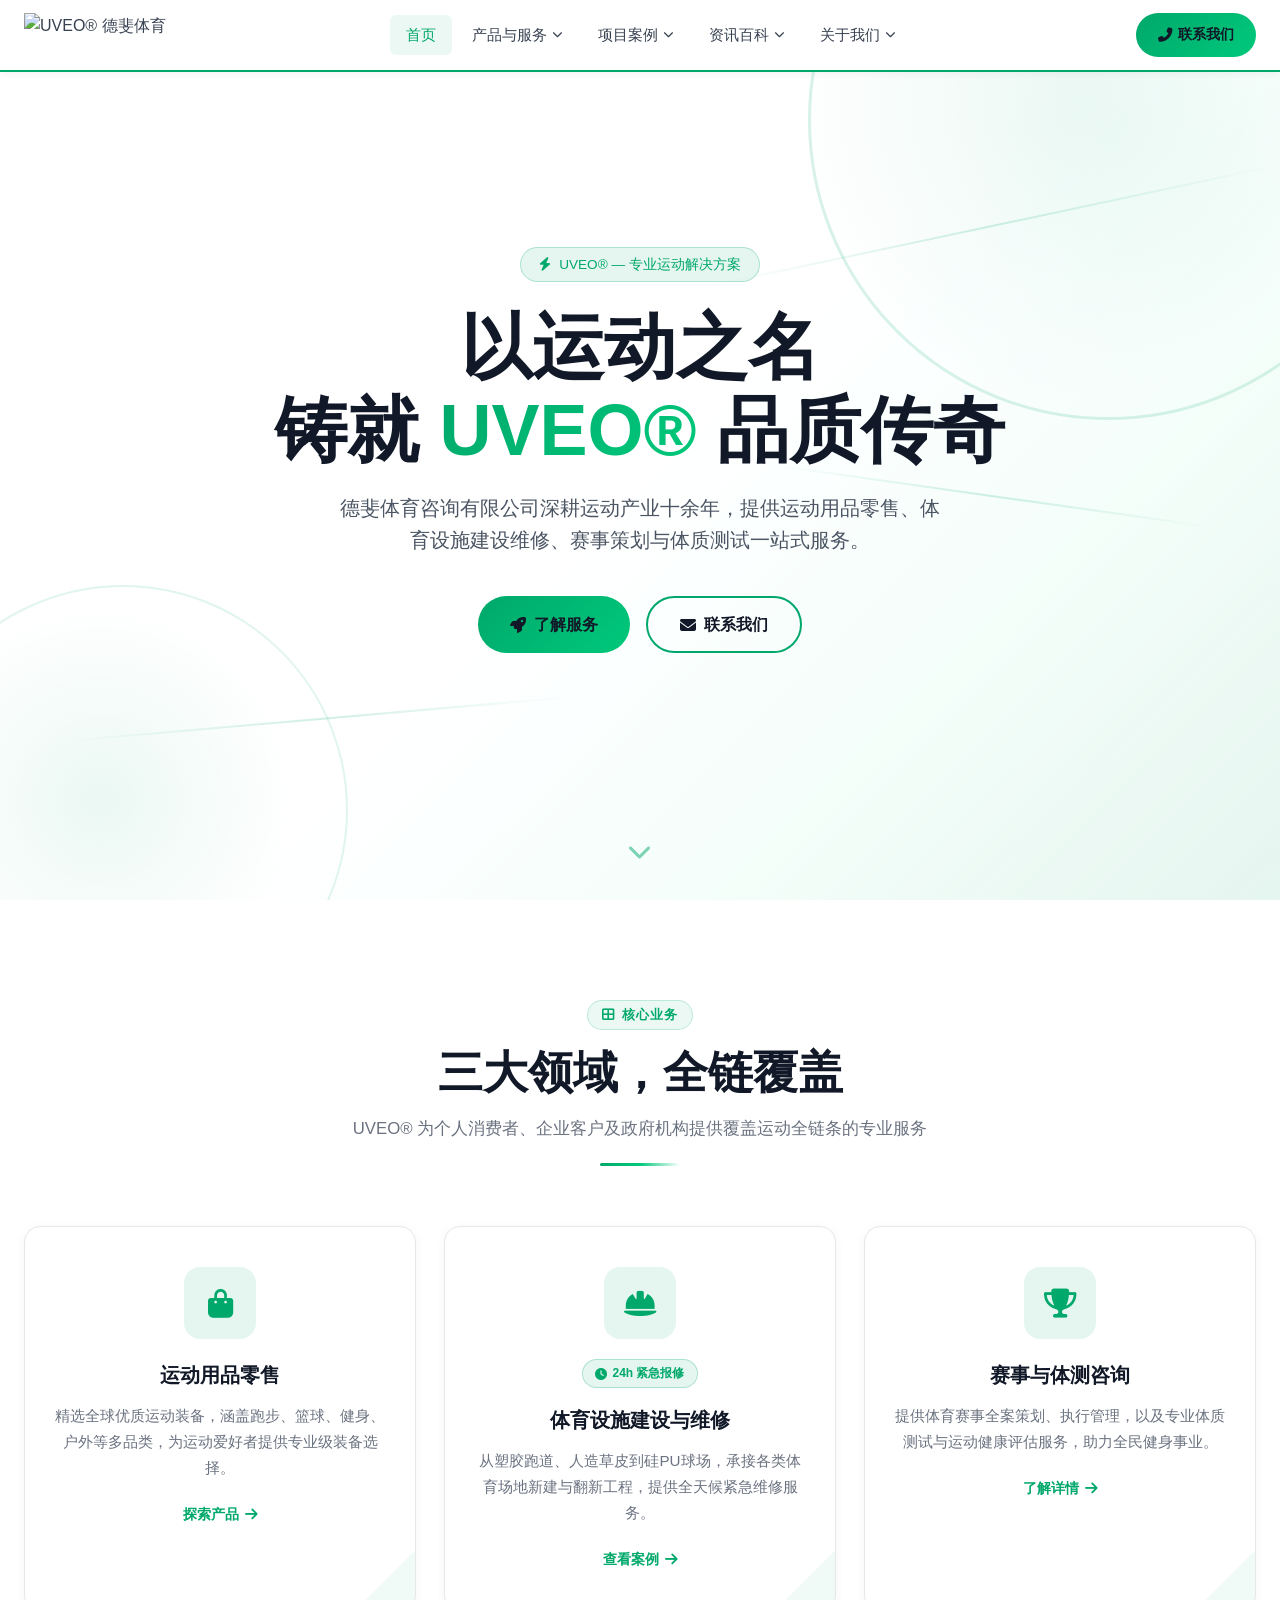
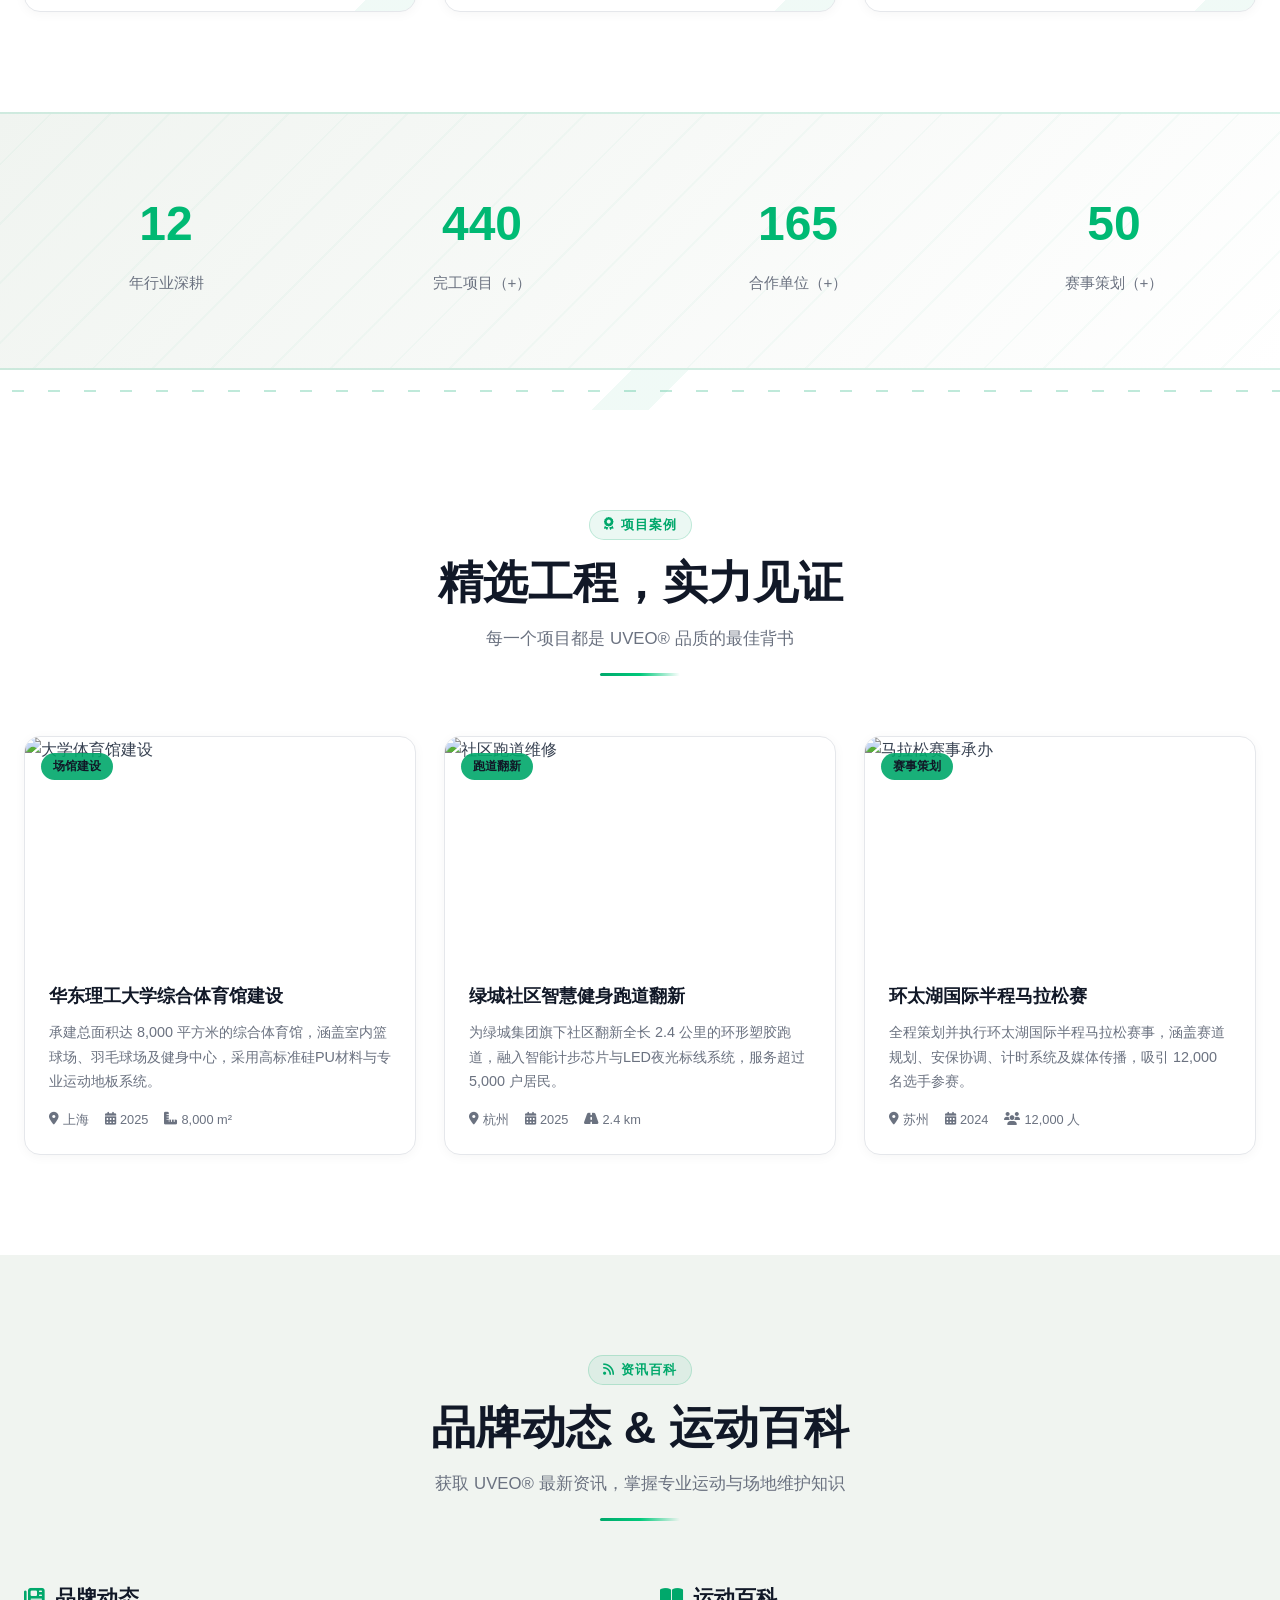
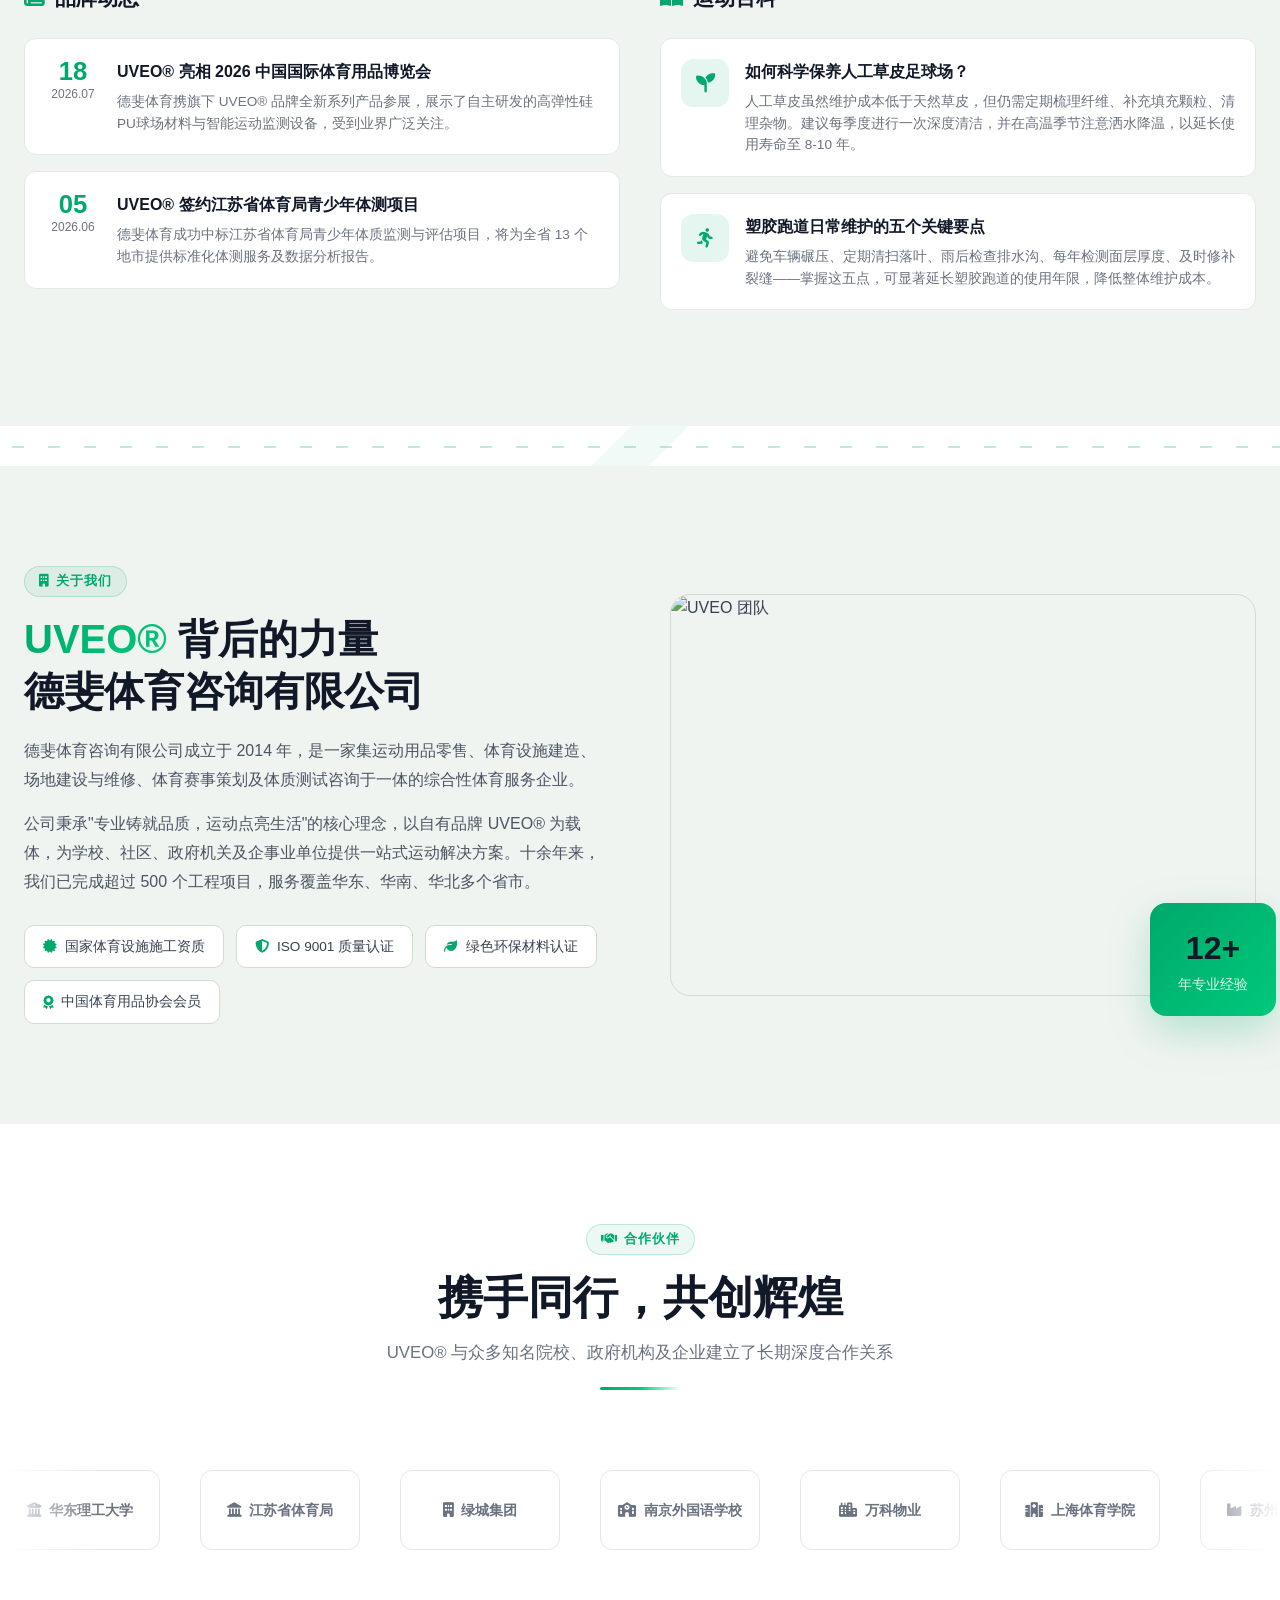
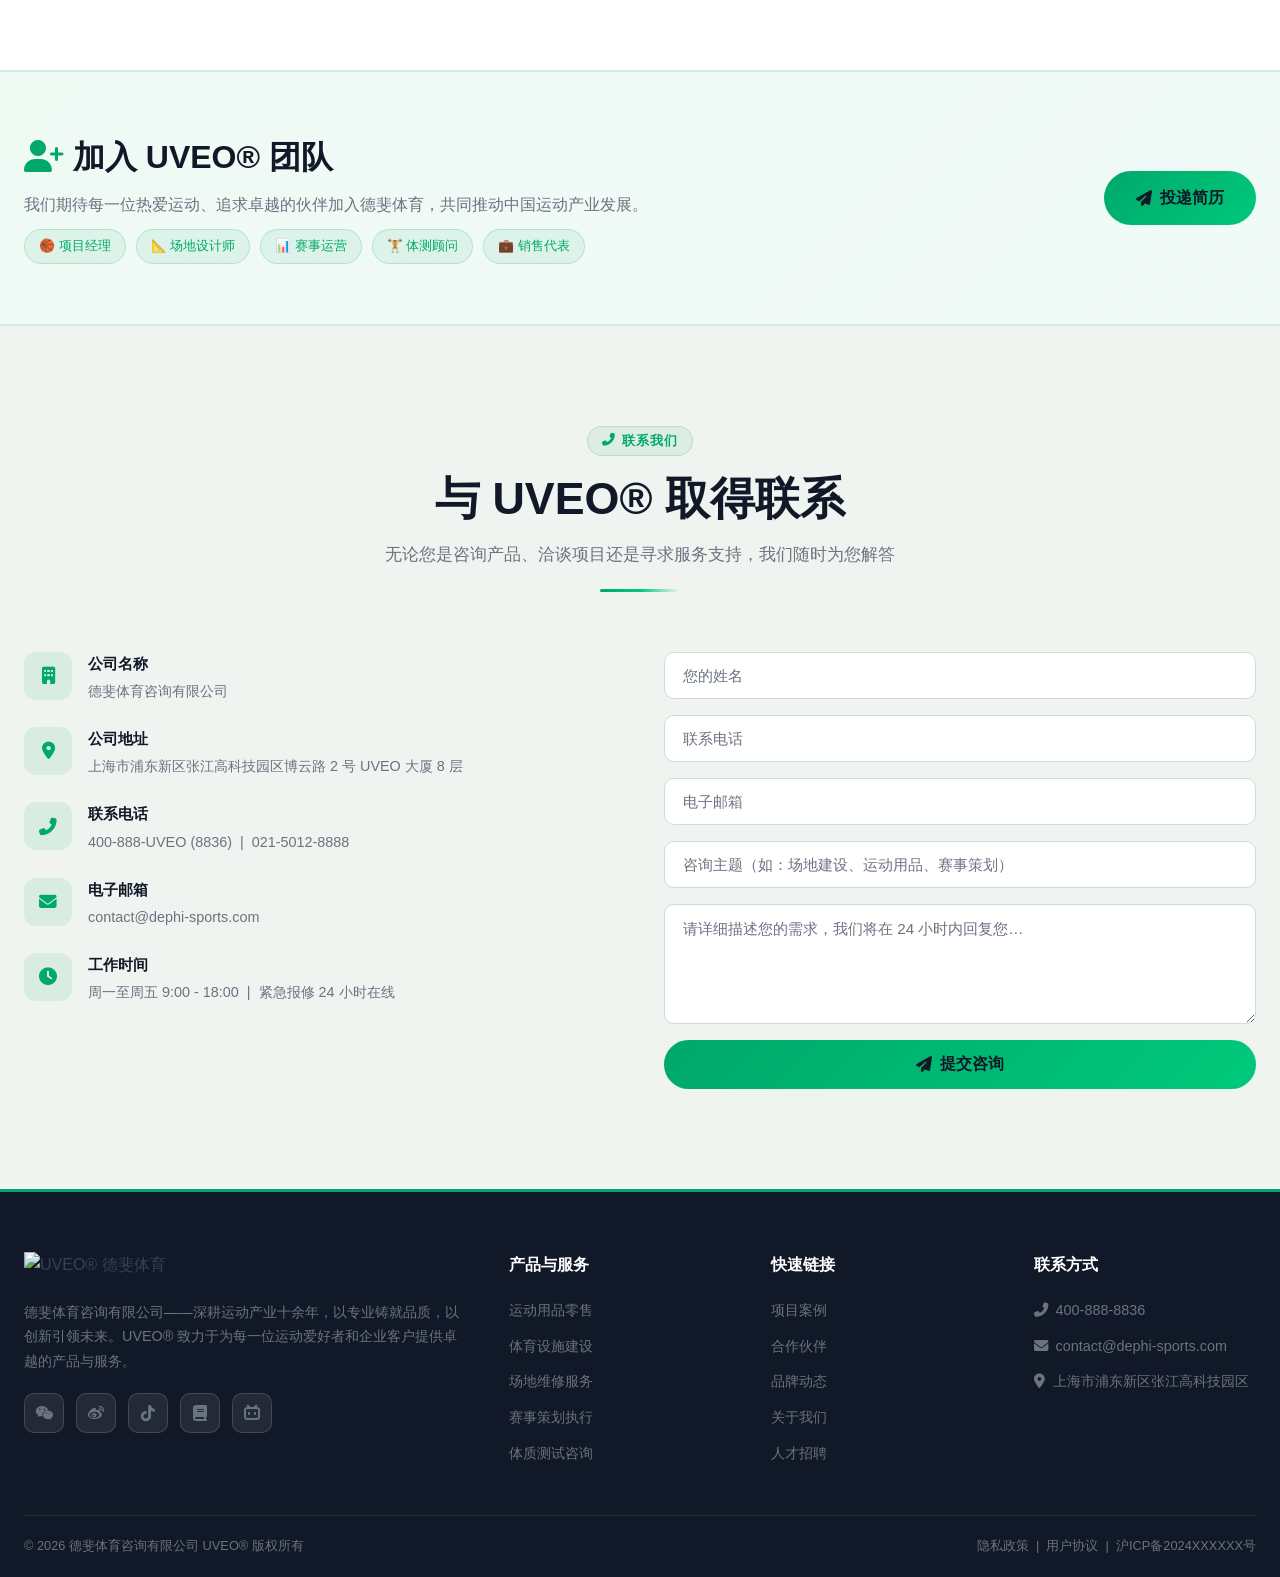
==== index.html @ 99690157 "V1" ====
<!DOCTYPE html>
<html lang="zh-CN">
<head>
  <meta charset="UTF-8">
  <meta name="viewport" content="width=device-width, initial-scale=1.0">
  <title>UVEO® | 德斐体育咨询有限公司 — 专业运动品牌</title>
  <meta name="description" content="UVEO® 德斐体育咨询有限公司，专注运动用品零售、体育设施建设与维修、赛事策划与体质测试咨询服务。">
  <!-- Font Awesome 图标库 -->
  <link rel="stylesheet" href="https://cdnjs.cloudflare.com/ajax/libs/font-awesome/6.5.1/css/all.min.css">
  <style>
    /* ============================================
       CSS 变量 & 全局重置
       ============================================ */
    :root {
      --color-bg-dark: #ffffff;
      --color-bg-darker: #f0f4f0;
      --color-bg-card: #f7faf7;
      --color-bg-card-hover: #edf5ed;
      --color-accent: #00a86b;
      --color-accent-hover: #00c97b;
      --color-accent-red: #00875a;
      --color-text-white: #111827;
      --color-text-light: #374151;
      --color-text-muted: #6b7280;
      --color-border: #d1ddd1;
      --font-family: 'Inter', -apple-system, BlinkMacSystemFont, 'Segoe UI', 'PingFang SC', 'Hiragino Sans GB', 'Microsoft YaHei', sans-serif;
      --max-width: 1280px;
      --nav-height: 72px;
      --transition-base: 0.3s ease;
      --transition-bounce: 0.4s cubic-bezier(0.25, 0.46, 0.45, 0.94);
    }

    *, *::before, *::after {
      margin: 0;
      padding: 0;
      box-sizing: border-box;
    }

    html {
      scroll-behavior: smooth;
      font-size: 16px;
    }

    body {
      font-family: var(--font-family);
      background-color: var(--color-bg-dark);
      color: #374151;
      line-height: 1.6;
      overflow-x: hidden;
    }

    a {
      text-decoration: none;
      color: inherit;
      transition: color var(--transition-base);
    }

    ul { list-style: none; }

    img {
      max-width: 100%;
      display: block;
    }

    .container {
      max-width: var(--max-width);
      margin: 0 auto;
      padding: 0 24px;
    }

    /* ============================================
       滚动动画（淡入上移）
       ============================================ */
    .reveal {
      opacity: 0;
      transform: translateY(40px);
      transition: opacity 0.8s ease, transform 0.8s ease;
    }
    .reveal.active {
      opacity: 1;
      transform: translateY(0);
    }

    /* ============================================
       导航栏
       ============================================ */
    .navbar {
      position: fixed;
      top: 0;
      left: 0;
      width: 100%;
      height: var(--nav-height);
      background: rgba(255, 255, 255, 0.97);
      backdrop-filter: blur(12px);
      -webkit-backdrop-filter: blur(12px);
      z-index: 1000;
      border-bottom: 2px solid #00a86b;
      transition: background var(--transition-base);
      box-shadow: 0 1px 8px rgba(0,0,0,0.06);
    }

    .navbar .container {
      display: flex;
      align-items: center;
      justify-content: space-between;
      height: 100%;
    }

    /* Logo */
    .logo {
      display: flex;
      align-items: center;
      gap: 8px;
      flex-shrink: 0;
    }

    /* Logo 图片样式 */
    .logo-img {
      height: 44px;
      width: auto;
      object-fit: contain;
      transition: transform var(--transition-base);
    }
    .logo-img:hover { transform: scale(1.05); }
    .logo-img-footer { height: 36px; margin-bottom: 12px; }

    .logo-brand {
      font-size: 1.75rem;
      font-weight: 800;
      color: #111827;
      letter-spacing: 2px;
    }

    .logo-brand sup {
      font-size: 0.5em;
      color: var(--color-accent);
    }

    .logo-sub {
      font-size: 0.7rem;
      color: var(--color-text-muted);
      letter-spacing: 1px;
    }

    /* 一级菜单 */
    .nav-menu {
      display: flex;
      align-items: center;
      gap: 4px;
    }

    .nav-item {
      position: relative;
    }

    .nav-link {
      display: flex;
      align-items: center;
      gap: 5px;
      padding: 8px 16px;
      font-size: 0.95rem;
      font-weight: 500;
      color: #374151;
      border-radius: 6px;
      transition: all var(--transition-base);
      cursor: pointer;
      white-space: nowrap;
    }

    .nav-link:hover,
    .nav-link.active {
      color: #00a86b;
      background: rgba(0, 168, 107, 0.08);
    }

    .nav-link .arrow {
      font-size: 0.65rem;
      transition: transform var(--transition-base);
    }

    .nav-item:hover .arrow {
      transform: rotate(180deg);
    }

    /* 二级下拉菜单 */
    .dropdown {
      position: absolute;
      top: 100%;
      left: 0;
      min-width: 220px;
      background: #ffffff;
      border: 1px solid #d1ddd1;
      border-radius: 10px;
      padding: 8px 0;
      opacity: 0;
      visibility: hidden;
      transform: translateY(10px);
      transition: all var(--transition-base);
      box-shadow: 0 12px 32px rgba(0, 0, 0, 0.1);
    }

    .nav-item:hover .dropdown {
      opacity: 1;
      visibility: visible;
      transform: translateY(0);
    }

    .dropdown-link {
      display: flex;
      align-items: center;
      gap: 10px;
      padding: 10px 20px;
      font-size: 0.9rem;
      color: #374151;
      transition: all var(--transition-base);
    }

    .dropdown-link i {
      width: 18px;
      text-align: center;
      color: var(--color-accent);
      font-size: 0.85rem;
    }

    .dropdown-link:hover {
      background: rgba(0, 168, 107, 0.08);
      color: #00a86b;
      padding-left: 24px;
    }

    /* 联系我们按钮 */
    .nav-contact-btn {
      display: inline-flex;
      align-items: center;
      gap: 6px;
      padding: 10px 22px;
      background: linear-gradient(135deg, #00a86b, #00c97b);
      color: var(--color-text-white);
      font-size: 0.9rem;
      font-weight: 600;
      border: none;
      border-radius: 50px;
      cursor: pointer;
      transition: all var(--transition-base);
      white-space: nowrap;
    }

    .nav-contact-btn:hover {
      transform: translateY(-2px);
      box-shadow: 0 8px 25px rgba(0, 168, 107, 0.35);
    }

    /* 汉堡菜单（移动端） */
    .hamburger {
      display: none;
      flex-direction: column;
      gap: 5px;
      cursor: pointer;
      padding: 8px;
      z-index: 1001;
    }

    .hamburger span {
      display: block;
      width: 24px;
      height: 2px;
      background: #111827;
      border-radius: 2px;
      transition: all var(--transition-base);
    }

    .hamburger.active span:nth-child(1) {
      transform: rotate(45deg) translate(5px, 5px);
    }
    .hamburger.active span:nth-child(2) {
      opacity: 0;
    }
    .hamburger.active span:nth-child(3) {
      transform: rotate(-45deg) translate(5px, -5px);
    }

    /* ============================================
       Hero 区
       ============================================ */
    .hero {
      position: relative;
      height: 100vh;
      min-height: 600px;
      display: flex;
      align-items: center;
      justify-content: center;
      overflow: hidden;
      background: #ffffff;
    }

    /* 动态背景层 */
    .hero-bg {
      position: absolute;
      inset: 0;
      background:
        linear-gradient(135deg, rgba(255,255,255,0.92) 0%, rgba(240,244,240,0.85) 40%, rgba(0,168,107,0.12) 100%),
        url('https://images.unsplash.com/photo-1461896836934-bd45ba8fcf9b?w=1920&q=80') center/cover no-repeat;
      filter: brightness(1.1) saturate(0.7);
      animation: heroZoom 20s ease-in-out infinite alternate;
    }

    /* 运动动感线条装饰 */
    .hero-lines {
      position: absolute;
      inset: 0;
      z-index: 1;
      pointer-events: none;
      overflow: hidden;
    }
    .hero-lines::before {
      content: '';
      position: absolute;
      top: -20%;
      right: -10%;
      width: 600px;
      height: 600px;
      border-radius: 50%;
      border: 3px solid rgba(0, 168, 107, 0.15);
      animation: pulseLine 4s ease-in-out infinite;
    }
    .hero-lines::after {
      content: '';
      position: absolute;
      bottom: -15%;
      left: -8%;
      width: 450px;
      height: 450px;
      border-radius: 50%;
      border: 2px solid rgba(0, 168, 107, 0.12);
      animation: pulseLine 5s ease-in-out infinite 1s;
    }
    .hero-line-1,
    .hero-line-2,
    .hero-line-3 {
      position: absolute;
      background: linear-gradient(90deg, transparent, rgba(0,168,107,0.18), transparent);
      height: 2px;
    }
    .hero-line-1 {
      top: 25%;
      right: 0;
      width: 45%;
      transform: rotate(-12deg);
      animation: lineSlide 3s ease-in-out infinite;
    }
    .hero-line-2 {
      top: 55%;
      right: 5%;
      width: 35%;
      transform: rotate(8deg);
      animation: lineSlide 4s ease-in-out infinite 0.5s;
    }
    .hero-line-3 {
      bottom: 20%;
      left: 5%;
      width: 40%;
      transform: rotate(-5deg);
      animation: lineSlide 3.5s ease-in-out infinite 1s;
    }
    @keyframes pulseLine {
      0%, 100% { transform: scale(1); opacity: 0.5; }
      50% { transform: scale(1.08); opacity: 1; }
    }
    @keyframes lineSlide {
      0%, 100% { opacity: 0.3; }
      50% { opacity: 1; }
    }

    @keyframes heroZoom {
      from { transform: scale(1); }
      to { transform: scale(1.08); }
    }

    /* 装饰几何图形 */
    .hero-decor {
      position: absolute;
      border-radius: 50%;
      background: radial-gradient(circle, rgba(0,168,107,0.08), transparent 70%);
      pointer-events: none;
    }
    .hero-decor-1 {
      width: 600px; height: 600px;
      top: -200px; right: -100px;
    }
    .hero-decor-2 {
      width: 400px; height: 400px;
      bottom: -100px; left: -100px;
    }

    .hero-content {
      position: relative;
      z-index: 2;
      text-align: center;
      max-width: 800px;
      padding: 0 24px;
    }

    .hero-badge {
      display: inline-flex;
      align-items: center;
      gap: 8px;
      padding: 6px 18px;
      background: rgba(0, 168, 107, 0.1);
      border: 1px solid rgba(0, 168, 107, 0.25);
      border-radius: 50px;
      font-size: 0.85rem;
      color: var(--color-accent);
      margin-bottom: 24px;
      animation: fadeInDown 0.8s ease 0.2s both;
    }

    .hero-title {
      font-size: clamp(2.5rem, 6vw, 4.5rem);
      font-weight: 800;
      color: #111827;
      line-height: 1.15;
      margin-bottom: 20px;
      animation: fadeInDown 0.8s ease 0.4s both;
    }

    .hero-title .brand-highlight {
      background: linear-gradient(135deg, #00a86b, #00c97b);
      -webkit-background-clip: text;
      -webkit-text-fill-color: transparent;
      background-clip: text;
    }

    .hero-subtitle {
      font-size: clamp(1rem, 2vw, 1.25rem);
      color: #4b5563;
      margin-bottom: 40px;
      max-width: 600px;
      margin-left: auto;
      margin-right: auto;
      animation: fadeInDown 0.8s ease 0.6s both;
    }

    .hero-buttons {
      display: flex;
      gap: 16px;
      justify-content: center;
      flex-wrap: wrap;
      animation: fadeInDown 0.8s ease 0.8s both;
    }

    @keyframes fadeInDown {
      from { opacity: 0; transform: translateY(-20px); }
      to { opacity: 1; transform: translateY(0); }
    }

    /* 通用按钮样式 */
    .btn {
      display: inline-flex;
      align-items: center;
      gap: 8px;
      padding: 14px 32px;
      font-size: 1rem;
      font-weight: 600;
      border-radius: 50px;
      border: none;
      cursor: pointer;
      transition: all var(--transition-base);
      font-family: var(--font-family);
    }

    .btn-primary {
      background: linear-gradient(135deg, #00a86b, #00c97b);
      color: var(--color-text-white);
    }
    .btn-primary:hover {
      transform: translateY(-3px);
      box-shadow: 0 12px 30px rgba(0, 168, 107, 0.3);
    }

    .btn-outline {
      background: transparent;
      color: #111827;
      border: 2px solid #00a86b;
    }
    .btn-outline:hover {
      background: #00a86b;
      border-color: #00a86b;
      color: #ffffff;
      transform: translateY(-3px);
    }

    /* 向下滚动提示 */
    .scroll-indicator {
      position: absolute;
      bottom: 32px;
      left: 50%;
      transform: translateX(-50%);
      z-index: 2;
      animation: bounce 2s infinite;
    }

    .scroll-indicator i {
      font-size: 1.5rem;
      color: rgba(0, 168, 107, 0.5);
    }

    @keyframes bounce {
      0%, 20%, 50%, 80%, 100% { transform: translateX(-50%) translateY(0); }
      40% { transform: translateX(-50%) translateY(-12px); }
      60% { transform: translateX(-50%) translateY(-6px); }
    }

    /* ============================================
       通用板块样式
       ============================================ */
    .section {
      padding: 100px 0;
    }

    .section-header {
      text-align: center;
      margin-bottom: 60px;
    }

    .section-tag {
      display: inline-flex;
      align-items: center;
      gap: 6px;
      padding: 4px 14px;
      background: rgba(0, 168, 107, 0.08);
      border: 1px solid rgba(0, 168, 107, 0.2);
      border-radius: 50px;
      font-size: 0.8rem;
      font-weight: 600;
      color: var(--color-accent);
      text-transform: uppercase;
      letter-spacing: 1px;
      margin-bottom: 16px;
    }

    .section-title {
      font-size: clamp(1.8rem, 4vw, 2.8rem);
      font-weight: 800;
      color: #111827;
      margin-bottom: 16px;
      line-height: 1.2;
    }

    .section-desc {
      font-size: 1.05rem;
      color: var(--color-text-muted);
      max-width: 640px;
      margin: 0 auto;
    }

    /* ============================================
       核心业务入口（3张卡片）
       ============================================ */
    .services-grid {
      display: grid;
      grid-template-columns: repeat(3, 1fr);
      gap: 28px;
    }

    .service-card {
      position: relative;
      background: #ffffff;
      border: 1px solid #e5e7eb;
      border-radius: 16px;
      padding: 40px 28px;
      text-align: center;
      transition: all var(--transition-bounce);
      overflow: hidden;
      box-shadow: 0 2px 12px rgba(0,0,0,0.04);
    }

    .service-card::before {
      content: '';
      position: absolute;
      top: 0;
      left: 0;
      right: 0;
      height: 4px;
      background: linear-gradient(90deg, #00a86b, #00c97b);
      transform: scaleX(0);
      transition: transform var(--transition-bounce);
    }

    .service-card:hover {
      transform: translateY(-8px);
      background: #f0faf5;
      box-shadow: 0 16px 40px rgba(0, 168, 107, 0.12);
      border-color: rgba(0, 168, 107, 0.3);
    }

    .service-card:hover::before {
      transform: scaleX(1);
    }

    .service-icon {
      width: 72px;
      height: 72px;
      display: flex;
      align-items: center;
      justify-content: center;
      margin: 0 auto 20px;
      background: rgba(0, 168, 107, 0.1);
      border-radius: 16px;
      font-size: 1.8rem;
      color: var(--color-accent);
      transition: all var(--transition-base);
    }

    .service-card:hover .service-icon {
      background: var(--color-accent);
      color: var(--color-text-white);
      transform: scale(1.1);
    }

    .service-card h3 {
      font-size: 1.25rem;
      font-weight: 700;
      color: #111827;
      margin-bottom: 12px;
    }

    .service-card p {
      font-size: 0.95rem;
      color: var(--color-text-muted);
      line-height: 1.7;
      margin-bottom: 20px;
    }

    .service-badge {
      display: inline-flex;
      align-items: center;
      gap: 5px;
      padding: 4px 12px;
      background: rgba(0, 168, 107, 0.1);
      border: 1px solid rgba(0, 168, 107, 0.25);
      border-radius: 50px;
      font-size: 0.75rem;
      font-weight: 600;
      color: #00a86b;
      margin-bottom: 16px;
    }

    .service-link {
      display: inline-flex;
      align-items: center;
      gap: 6px;
      font-size: 0.9rem;
      font-weight: 600;
      color: var(--color-accent);
      transition: gap var(--transition-base);
    }

    .service-link:hover {
      gap: 10px;
    }

    /* ============================================
       数据统计条
       ============================================ */
    .stats-bar {
      background: linear-gradient(135deg, #f0f4f0, #ffffff);
      border-top: 2px solid rgba(0,168,107,0.15);
      border-bottom: 2px solid rgba(0,168,107,0.15);
      padding: 60px 0;
    }

    .stats-grid {
      display: grid;
      grid-template-columns: repeat(4, 1fr);
      gap: 32px;
      text-align: center;
    }

    .stat-item {
      padding: 12px;
    }

    .stat-number {
      font-size: clamp(2rem, 4vw, 3rem);
      font-weight: 800;
      background: linear-gradient(135deg, #00a86b, #00c97b);
      -webkit-background-clip: text;
      -webkit-text-fill-color: transparent;
      background-clip: text;
      margin-bottom: 8px;
    }

    .stat-label {
      font-size: 0.95rem;
      color: var(--color-text-muted);
    }



    /* 统计条运动条纹装饰 */
    .stats-bar {
      position: relative;
    }
    .stats-bar::before {
      content: '';
      position: absolute;
      top: 0;
      left: 0;
      right: 0;
      height: 100%;
      background: repeating-linear-gradient(
        -45deg,
        transparent,
        transparent 40px,
        rgba(0, 168, 107, 0.03) 40px,
        rgba(0, 168, 107, 0.03) 42px
      );
      pointer-events: none;
    }

    /* ============================================
       项目案例
       ============================================ */
    .cases-grid {
      display: grid;
      grid-template-columns: repeat(3, 1fr);
      gap: 28px;
    }

    .case-card {
      position: relative;
      background: #ffffff;
      border: 1px solid #e5e7eb;
      border-radius: 16px;
      overflow: hidden;
      transition: all var(--transition-bounce);
      box-shadow: 0 2px 12px rgba(0,0,0,0.04);
    }

    .case-card:hover {
      transform: translateY(-8px);
      box-shadow: 0 16px 40px rgba(0, 168, 107, 0.12);
      border-color: rgba(0, 168, 107, 0.3);
    }

    .case-img {
      position: relative;
      height: 220px;
      overflow: hidden;
    }

    .case-img img {
      width: 100%;
      height: 100%;
      object-fit: cover;
      transition: transform 0.6s ease;
    }

    .case-card:hover .case-img img {
      transform: scale(1.08);
    }

    .case-tag {
      position: absolute;
      top: 16px;
      left: 16px;
      padding: 4px 12px;
      background: rgba(0, 168, 107, 0.9);
      color: var(--color-text-white);
      font-size: 0.75rem;
      font-weight: 600;
      border-radius: 50px;
    }

    .case-body {
      padding: 24px;
    }

    .case-body h3 {
      font-size: 1.15rem;
      font-weight: 700;
      color: #111827;
      margin-bottom: 10px;
    }

    .case-body p {
      font-size: 0.9rem;
      color: var(--color-text-muted);
      line-height: 1.7;
      margin-bottom: 16px;
    }

    .case-meta {
      display: flex;
      align-items: center;
      gap: 16px;
      font-size: 0.8rem;
      color: var(--color-text-muted);
    }

    .case-meta span {
      display: flex;
      align-items: center;
      gap: 4px;
    }

    /* ============================================
       动态与百科混合区
       ============================================ */
    .news-wiki-grid {
      display: grid;
      grid-template-columns: 1fr 1fr;
      gap: 40px;
    }

    .news-column h3,
    .wiki-column h3 {
      font-size: 1.3rem;
      font-weight: 700;
      color: #111827;
      margin-bottom: 24px;
      display: flex;
      align-items: center;
      gap: 10px;
    }

    .news-column h3 i,
    .wiki-column h3 i {
      color: var(--color-accent);
    }

    .news-item {
      display: flex;
      gap: 16px;
      padding: 20px;
      background: #ffffff;
      border: 1px solid #e5e7eb;
      border-radius: 12px;
      margin-bottom: 16px;
      transition: all var(--transition-bounce);
    }

    .news-item:hover {
      transform: translateX(6px);
      border-color: rgba(0, 168, 107, 0.3);
    }

    .news-date {
      flex-shrink: 0;
      width: 56px;
      text-align: center;
    }

    .news-date .day {
      font-size: 1.6rem;
      font-weight: 800;
      color: var(--color-accent);
      line-height: 1;
    }

    .news-date .month {
      font-size: 0.75rem;
      color: var(--color-text-muted);
    }

    .news-info h4 {
      font-size: 1rem;
      font-weight: 600;
      color: #111827;
      margin-bottom: 6px;
    }

    .news-info p {
      font-size: 0.85rem;
      color: var(--color-text-muted);
      line-height: 1.6;
    }

    .wiki-item {
      display: flex;
      align-items: flex-start;
      gap: 16px;
      padding: 20px;
      background: #ffffff;
      border: 1px solid #e5e7eb;
      border-radius: 12px;
      margin-bottom: 16px;
      transition: all var(--transition-bounce);
    }

    .wiki-item:hover {
      transform: translateX(6px);
      border-color: rgba(0, 168, 107, 0.3);
    }

    .wiki-icon {
      flex-shrink: 0;
      width: 48px;
      height: 48px;
      display: flex;
      align-items: center;
      justify-content: center;
      background: rgba(0, 168, 107, 0.1);
      border-radius: 12px;
      font-size: 1.2rem;
      color: var(--color-accent);
    }

    .wiki-info h4 {
      font-size: 1rem;
      font-weight: 600;
      color: #111827;
      margin-bottom: 6px;
    }

    .wiki-info p {
      font-size: 0.85rem;
      color: var(--color-text-muted);
      line-height: 1.6;
    }

    /* ============================================
       关于品牌简介
       ============================================ */
    .about-section {
      background: #f0f4f0;
    }

    .about-grid {
      display: grid;
      grid-template-columns: 1fr 1fr;
      gap: 60px;
      align-items: center;
    }

    .about-text h2 {
      font-size: clamp(1.8rem, 3.5vw, 2.5rem);
      font-weight: 800;
      color: #111827;
      margin-bottom: 20px;
      line-height: 1.3;
    }

    .about-text h2 .brand-highlight {
      background: linear-gradient(135deg, #00a86b, #00c97b);
      -webkit-background-clip: text;
      -webkit-text-fill-color: transparent;
      background-clip: text;
    }

    .about-text p {
      font-size: 1rem;
      color: #4b5563;
      line-height: 1.8;
      margin-bottom: 16px;
    }

    .about-badges {
      display: flex;
      flex-wrap: wrap;
      gap: 12px;
      margin-top: 28px;
    }

    .about-badge {
      display: flex;
      align-items: center;
      gap: 8px;
      padding: 10px 18px;
      background: #ffffff;
      border: 1px solid #d1ddd1;
      border-radius: 10px;
      font-size: 0.85rem;
      color: #374151;
    }

    .about-badge i {
      color: var(--color-accent);
    }

    .about-visual {
      position: relative;
    }

    .about-img-wrapper {
      position: relative;
      border-radius: 20px;
      overflow: hidden;
      border: 1px solid #d1ddd1;
    }

    .about-img-wrapper img {
      width: 100%;
      height: 400px;
      object-fit: cover;
    }

    .about-float-card {
      position: absolute;
      bottom: -20px;
      right: -20px;
      background: linear-gradient(135deg, #00a86b, #00c97b);
      padding: 20px 28px;
      border-radius: 16px;
      text-align: center;
      box-shadow: 0 15px 40px rgba(0, 168, 107, 0.25);
    }

    .about-float-card .number {
      font-size: 2rem;
      font-weight: 800;
      color: var(--color-text-white);
    }

    .about-float-card .label {
      font-size: 0.85rem;
      color: rgba(255, 255, 255, 0.85);
    }

    /* ============================================
       合作伙伴
       ============================================ */
    .partners-track {
      overflow: hidden;
      position: relative;
      padding: 20px 0;
    }

    .partners-track::before,
    .partners-track::after {
      content: '';
      position: absolute;
      top: 0;
      width: 100px;
      height: 100%;
      z-index: 2;
    }
    .partners-track::before {
      left: 0;
      background: linear-gradient(to right, #ffffff, transparent);
    }
    .partners-track::after {
      right: 0;
      background: linear-gradient(to left, #ffffff, transparent);
    }

    .partners-scroll {
      display: flex;
      gap: 40px;
      animation: scrollPartners 25s linear infinite;
      width: max-content;
    }

    .partner-logo {
      flex-shrink: 0;
      width: 160px;
      height: 80px;
      display: flex;
      align-items: center;
      justify-content: center;
      background: #ffffff;
      border: 1px solid #e5e7eb;
      border-radius: 12px;
      padding: 16px 24px;
      font-size: 0.9rem;
      font-weight: 600;
      color: var(--color-text-muted);
      transition: all var(--transition-base);
      white-space: nowrap;
    }

    .partner-logo:hover {
      border-color: rgba(0, 168, 107, 0.3);
      color: var(--color-text-white);
    }

    @keyframes scrollPartners {
      from { transform: translateX(0); }
      to { transform: translateX(-50%); }
    }

    /* ============================================
       人才招聘横幅
       ============================================ */
    .recruit-banner {
      background: linear-gradient(135deg, #f0faf5 0%, rgba(0,168,107,0.06) 100%);
      border-top: 2px solid rgba(0,168,107,0.15);
      border-bottom: 2px solid rgba(0,168,107,0.15);
      padding: 60px 0;
    }

    .recruit-inner {
      display: flex;
      align-items: center;
      justify-content: space-between;
      gap: 32px;
      flex-wrap: wrap;
    }

    .recruit-text h2 {
      font-size: clamp(1.5rem, 3vw, 2rem);
      font-weight: 800;
      color: #111827;
      margin-bottom: 8px;
    }

    .recruit-text p {
      font-size: 1rem;
      color: var(--color-text-muted);
    }

    .recruit-tags {
      display: flex;
      flex-wrap: wrap;
      gap: 10px;
      margin-top: 12px;
    }

    .recruit-tag {
      padding: 6px 14px;
      background: rgba(0, 168, 107, 0.08);
      border: 1px solid rgba(0, 168, 107, 0.2);
      border-radius: 50px;
      font-size: 0.8rem;
      color: var(--color-accent);
    }

    /* ============================================
       联系我们（模态 / 锚点区）
       ============================================ */
    .contact-section {
      background: #f0f4f0;
    }

    .contact-grid {
      display: grid;
      grid-template-columns: 1fr 1fr;
      gap: 48px;
    }

    .contact-info-list {
      display: flex;
      flex-direction: column;
      gap: 24px;
    }

    .contact-row {
      display: flex;
      align-items: flex-start;
      gap: 16px;
    }

    .contact-row-icon {
      width: 48px;
      height: 48px;
      flex-shrink: 0;
      display: flex;
      align-items: center;
      justify-content: center;
      background: rgba(0, 168, 107, 0.1);
      border-radius: 12px;
      font-size: 1.1rem;
      color: var(--color-accent);
    }

    .contact-row-text h4 {
      font-size: 0.95rem;
      font-weight: 600;
      color: #111827;
      margin-bottom: 4px;
    }

    .contact-row-text p {
      font-size: 0.9rem;
      color: var(--color-text-muted);
    }

    .contact-form {
      display: flex;
      flex-direction: column;
      gap: 16px;
    }

    .contact-form input,
    .contact-form textarea {
      width: 100%;
      padding: 14px 18px;
      background: #ffffff;
      border: 1px solid #d1ddd1;
      border-radius: 10px;
      color: #111827;
      font-size: 0.95rem;
      font-family: var(--font-family);
      outline: none;
      transition: border-color var(--transition-base);
    }

    .contact-form input:focus,
    .contact-form textarea:focus {
      border-color: var(--color-accent);
    }

    .contact-form textarea {
      min-height: 120px;
      resize: vertical;
    }

    .contact-form input::placeholder,
    .contact-form textarea::placeholder {
      color: var(--color-text-muted);
    }

    /* ============================================
       页脚
       ============================================ */
    .footer {
      background: #111827;
      border-top: 3px solid #00a86b;
      padding: 60px 0 0;
    }

    .footer-grid {
      display: grid;
      grid-template-columns: 2fr 1fr 1fr 1fr;
      gap: 40px;
      padding-bottom: 40px;
    }

    .footer-brand .logo-brand {
      font-size: 1.5rem;
      margin-bottom: 12px;
      color: #ffffff;
    }

    .footer-brand p {
      font-size: 0.9rem;
      color: var(--color-text-muted);
      line-height: 1.7;
      margin-bottom: 20px;
    }

    .footer-social {
      display: flex;
      gap: 12px;
    }

    .footer-social a {
      width: 40px;
      height: 40px;
      display: flex;
      align-items: center;
      justify-content: center;
      background: rgba(255,255,255,0.08);
      border: 1px solid rgba(255,255,255,0.15);
      border-radius: 10px;
      font-size: 1rem;
      color: var(--color-text-muted);
      transition: all var(--transition-base);
    }

    .footer-social a:hover {
      background: #00a86b;
      border-color: #00a86b;
      color: #ffffff;
      transform: translateY(-3px);
    }

    .footer-col h4 {
      font-size: 1rem;
      font-weight: 700;
      color: #ffffff;
      margin-bottom: 20px;
    }

    .footer-col ul li {
      margin-bottom: 10px;
    }

    .footer-col ul li a {
      font-size: 0.9rem;
      color: var(--color-text-muted);
      transition: all var(--transition-base);
    }

    .footer-col ul li a:hover {
      color: #00c97b;
      padding-left: 4px;
    }

    .footer-bottom {
      border-top: 1px solid rgba(255,255,255,0.1);
      padding: 20px 0;
      display: flex;
      align-items: center;
      justify-content: space-between;
      flex-wrap: wrap;
      gap: 12px;
    }

    .footer-bottom p {
      font-size: 0.8rem;
      color: var(--color-text-muted);
    }

    /* ============================================
       返回顶部按钮
       ============================================ */
    .back-to-top {
      position: fixed;
      bottom: 30px;
      right: 30px;
      width: 48px;
      height: 48px;
      display: flex;
      align-items: center;
      justify-content: center;
      background: #00a86b;
      color: #ffffff;
      border: none;
      border-radius: 12px;
      font-size: 1.2rem;
      cursor: pointer;
      opacity: 0;
      visibility: hidden;
      transform: translateY(20px);
      transition: all var(--transition-base);
      z-index: 999;
      box-shadow: 0 8px 25px rgba(0, 168, 107, 0.3);
    }

    .back-to-top.visible {
      opacity: 1;
      visibility: visible;
      transform: translateY(0);
    }

    .back-to-top:hover {
      transform: translateY(-4px);
    }

    /* ============================================
       响应式适配
       ============================================ */
    @media (max-width: 1024px) {
      .services-grid,
      .cases-grid {
        grid-template-columns: repeat(2, 1fr);
      }
      .stats-grid {
        grid-template-columns: repeat(2, 1fr);
      }
      .about-grid,
      .contact-grid {
        grid-template-columns: 1fr;
      }
      .footer-grid {
        grid-template-columns: repeat(2, 1fr);
      }
    }

    @media (max-width: 768px) {
      :root {
        --nav-height: 64px;
      }

      .logo-img {
        height: 36px;
      }

      /* 移动端菜单 */
      .hamburger {
        display: flex;
      }

      .nav-menu {
        position: fixed;
        top: var(--nav-height);
        left: 0;
        right: 0;
        bottom: 0;
        background: #ffffff;
        flex-direction: column;
        align-items: stretch;
        padding: 20px;
        gap: 0;
        overflow-y: auto;
        transform: translateX(100%);
        transition: transform var(--transition-base);
      }

      .nav-menu.open {
        transform: translateX(0);
      }

      .nav-item {
        border-bottom: 1px solid var(--color-border);
      }

      .nav-link {
        padding: 14px 0;
        font-size: 1.05rem;
        justify-content: space-between;
      }

      .dropdown {
        position: static;
        opacity: 1;
        visibility: visible;
        transform: none;
        background: transparent;
        border: none;
        box-shadow: none;
        padding: 0 0 0 16px;
        max-height: 0;
        overflow: hidden;
        transition: max-height 0.4s ease;
      }

      .dropdown.open {
        max-height: 300px;
      }

      .nav-contact-btn {
        margin-top: 16px;
        justify-content: center;
      }

      .services-grid,
      .cases-grid {
        grid-template-columns: 1fr;
      }

      .news-wiki-grid {
        grid-template-columns: 1fr;
      }

      .stats-grid {
        grid-template-columns: repeat(2, 1fr);
        gap: 20px;
      }

      .recruit-inner {
        text-align: center;
        justify-content: center;
      }

      .recruit-tags {
        justify-content: center;
      }

      .footer-grid {
        grid-template-columns: 1fr;
      }

      .footer-bottom {
        justify-content: center;
        text-align: center;
      }

      .about-float-card {
        right: 10px;
        bottom: -10px;
      }

      .section {
        padding: 60px 0;
      }
    }

    @media (max-width: 375px) {
      .hero-buttons {
        flex-direction: column;
        align-items: center;
      }
      .btn {
        width: 100%;
        justify-content: center;
      }
    }


    /* ============================================
       运动风格斜线分隔符
       ============================================ */
    .sport-divider {
      position: relative;
      height: 40px;
      overflow: hidden;
      background: transparent;
    }
    .sport-divider::before {
      content: '';
      position: absolute;
      top: 50%;
      left: 0;
      right: 0;
      height: 2px;
      background: repeating-linear-gradient(
        90deg,
        transparent,
        transparent 12px,
        #00a86b 12px,
        #00a86b 24px,
        transparent 24px,
        transparent 36px
      );
      opacity: 0.25;
    }
    .sport-divider::after {
      content: '';
      position: absolute;
      top: 0;
      left: -5%;
      width: 110%;
      height: 100%;
      background: linear-gradient(
        135deg,
        transparent 48%,
        rgba(0, 168, 107, 0.06) 48%,
        rgba(0, 168, 107, 0.06) 52%,
        transparent 52%
      );
    }

    /* 卡片运动线条装饰 */
    .service-card::after {
      content: '';
      position: absolute;
      bottom: 0;
      right: 0;
      width: 60px;
      height: 60px;
      background: linear-gradient(
        135deg,
        transparent 50%,
        rgba(0, 168, 107, 0.06) 50%
      );
      pointer-events: none;
    }

    .case-card::after {
      content: '';
      position: absolute;
      top: 0;
      right: 0;
      width: 80px;
      height: 4px;
      background: linear-gradient(90deg, transparent, #00a86b);
      border-radius: 0 16px 0 0;
      opacity: 0;
      transition: opacity 0.3s ease;
    }
    .case-card:hover::after {
      opacity: 1;
    }

    /* 板块标题下方的运动线条装饰 */
    .section-header::after {
      content: '';
      display: block;
      width: 80px;
      height: 3px;
      margin: 20px auto 0;
      background: linear-gradient(90deg, #00a86b, #00c97b, transparent);
      border-radius: 2px;
    }
  </style>
</head>
<body>

  <!-- ============================================
       导航栏
       ============================================ -->
  <nav class="navbar" id="navbar">
    <div class="container">
      <!-- Logo -->
      <a href="#hero" class="logo">
        <img src="UVEO R.png" alt="UVEO® 德斐体育" class="logo-img">
      </a>

      <!-- 一级菜单 + 二级下拉 -->
      <ul class="nav-menu" id="navMenu">
        <li class="nav-item">
          <a href="#hero" class="nav-link active">首页</a>
        </li>

        <!-- 产品与服务 -->
        <li class="nav-item">
          <a class="nav-link" href="#services">
            产品与服务 <i class="fas fa-chevron-down arrow"></i>
          </a>
          <ul class="dropdown">
            <li><a href="#services" class="dropdown-link"><i class="fas fa-shopping-bag"></i> 运动用品</a></li>
            <li><a href="#services" class="dropdown-link"><i class="fas fa-hard-hat"></i> 体育设施建设与维修</a></li>
            <li><a href="#services" class="dropdown-link"><i class="fas fa-trophy"></i> 赛事与体测咨询</a></li>
          </ul>
        </li>

        <!-- 项目案例 -->
        <li class="nav-item">
          <a class="nav-link" href="#cases">
            项目案例 <i class="fas fa-chevron-down arrow"></i>
          </a>
          <ul class="dropdown">
            <li><a href="#cases" class="dropdown-link"><i class="fas fa-images"></i> 经典项目展示</a></li>
            <li><a href="#partners" class="dropdown-link"><i class="fas fa-handshake"></i> 合作伙伴</a></li>
          </ul>
        </li>

        <!-- 资讯百科 -->
        <li class="nav-item">
          <a class="nav-link" href="#news-wiki">
            资讯百科 <i class="fas fa-chevron-down arrow"></i>
          </a>
          <ul class="dropdown">
            <li><a href="#news-wiki" class="dropdown-link"><i class="fas fa-newspaper"></i> 品牌动态</a></li>
            <li><a href="#news-wiki" class="dropdown-link"><i class="fas fa-book-open"></i> 运动百科</a></li>
          </ul>
        </li>

        <!-- 关于我们 -->
        <li class="nav-item">
          <a class="nav-link" href="#about">
            关于我们 <i class="fas fa-chevron-down arrow"></i>
          </a>
          <ul class="dropdown">
            <li><a href="#about" class="dropdown-link"><i class="fas fa-building"></i> 品牌故事</a></li>
            <li><a href="#recruit" class="dropdown-link"><i class="fas fa-user-plus"></i> 人才招聘</a></li>
          </ul>
        </li>

        <!-- 移动端联系我们按钮（PC端在导航右侧） -->
        <li class="nav-item" style="display:none;" id="mobileContact">
          <a href="#contact" class="nav-contact-btn">
            <i class="fas fa-phone-alt"></i> 联系我们
          </a>
        </li>
      </ul>

      <!-- PC端联系我们按钮 + 汉堡菜单 -->
      <div style="display:flex;align-items:center;gap:12px;">
        <a href="#contact" class="nav-contact-btn" id="desktopContact">
          <i class="fas fa-phone-alt"></i> 联系我们
        </a>
        <div class="hamburger" id="hamburger">
          <span></span><span></span><span></span>
        </div>
      </div>
    </div>
  </nav>

  <!-- ============================================
       Hero 区
       ============================================ -->
  <section class="hero" id="hero">
    <div class="hero-bg"></div>
    <!-- 运动动感线条装饰 -->
    <div class="hero-lines">
      <div class="hero-line-1"></div>
      <div class="hero-line-2"></div>
      <div class="hero-line-3"></div>
    </div>
    <div class="hero-decor hero-decor-1"></div>
    <div class="hero-decor hero-decor-2"></div>
    <div class="hero-content">
      <div class="hero-badge" style="color:#00a86b;">
        <i class="fas fa-bolt"></i> UVEO® — 专业运动解决方案
      </div>
      <h1 class="hero-title">
        以运动之名<br>
        铸就 <span class="brand-highlight">UVEO®</span> 品质传奇
      </h1>
      <p class="hero-subtitle">
        德斐体育咨询有限公司深耕运动产业十余年，提供运动用品零售、体育设施建设维修、赛事策划与体质测试一站式服务。
      </p>
      <div class="hero-buttons">
        <a href="#services" class="btn btn-primary">
          <i class="fas fa-rocket"></i> 了解服务
        </a>
        <a href="#contact" class="btn btn-outline">
          <i class="fas fa-envelope"></i> 联系我们
        </a>
      </div>
    </div>
    <div class="scroll-indicator">
      <i class="fas fa-chevron-down"></i>
    </div>
  </section>

  <!-- ============================================
       核心业务入口
       ============================================ -->
  <section class="section" id="services">
    <div class="container">
      <div class="section-header reveal">
        <div class="section-tag"><i class="fas fa-th-large"></i> 核心业务</div>
        <h2 class="section-title">三大领域，全链覆盖</h2>
        <p class="section-desc">UVEO® 为个人消费者、企业客户及政府机构提供覆盖运动全链条的专业服务</p>
      </div>

      <div class="services-grid">
        <!-- 卡片 1：运动用品 -->
        <div class="service-card reveal">
          <div class="service-icon"><i class="fas fa-shopping-bag"></i></div>
          <h3>运动用品零售</h3>
          <p>精选全球优质运动装备，涵盖跑步、篮球、健身、户外等多品类，为运动爱好者提供专业级装备选择。</p>
          <a href="#" class="service-link">
            探索产品 <i class="fas fa-arrow-right"></i>
          </a>
        </div>

        <!-- 卡片 2：设施建设与维修 -->
        <div class="service-card reveal">
          <div class="service-icon"><i class="fas fa-hard-hat"></i></div>
          <div class="service-badge"><i class="fas fa-clock"></i> 24h 紧急报修</div>
          <h3>体育设施建设与维修</h3>
          <p>从塑胶跑道、人造草皮到硅PU球场，承接各类体育场地新建与翻新工程，提供全天候紧急维修服务。</p>
          <a href="#" class="service-link">
            查看案例 <i class="fas fa-arrow-right"></i>
          </a>
        </div>

        <!-- 卡片 3：赛事与体测咨询 -->
        <div class="service-card reveal">
          <div class="service-icon"><i class="fas fa-trophy"></i></div>
          <h3>赛事与体测咨询</h3>
          <p>提供体育赛事全案策划、执行管理，以及专业体质测试与运动健康评估服务，助力全民健身事业。</p>
          <a href="#" class="service-link">
            了解详情 <i class="fas fa-arrow-right"></i>
          </a>
        </div>
      </div>
    </div>
  </section>

  <!-- ============================================
       数据统计条
       ============================================ -->
  <div class="stats-bar">
    <div class="container">
      <div class="stats-grid reveal">
        <div class="stat-item">
          <div class="stat-number" data-target="12">0</div>
          <div class="stat-label">年行业深耕</div>
        </div>
        <div class="stat-item">
          <div class="stat-number" data-target="500">0</div>
          <div class="stat-label">完工项目（+）</div>
        </div>
        <div class="stat-item">
          <div class="stat-number" data-target="200">0</div>
          <div class="stat-label">合作单位（+）</div>
        </div>
        <div class="stat-item">
          <div class="stat-number" data-target="50">0</div>
          <div class="stat-label">赛事策划（+）</div>
        </div>
      </div>
    </div>
  </div>

  <!-- 运动风格分隔线 -->
  <div class="sport-divider"></div>

  <!-- ============================================
       项目案例精选
       ============================================ -->
  <section class="section" id="cases">
    <div class="container">
      <div class="section-header reveal">
        <div class="section-tag"><i class="fas fa-award"></i> 项目案例</div>
        <h2 class="section-title">精选工程，实力见证</h2>
        <p class="section-desc">每一个项目都是 UVEO® 品质的最佳背书</p>
      </div>

      <div class="cases-grid">
        <!-- 案例 1 -->
        <div class="case-card reveal">
          <div class="case-img">
            <img src="https://images.unsplash.com/photo-1577223625816-7546f13df25d?w=600&q=80" alt="大学体育馆建设">
            <span class="case-tag">场馆建设</span>
          </div>
          <div class="case-body">
            <h3>华东理工大学综合体育馆建设</h3>
            <p>承建总面积达 8,000 平方米的综合体育馆，涵盖室内篮球场、羽毛球场及健身中心，采用高标准硅PU材料与专业运动地板系统。</p>
            <div class="case-meta">
              <span><i class="fas fa-map-marker-alt"></i> 上海</span>
              <span><i class="fas fa-calendar-alt"></i> 2025</span>
              <span><i class="fas fa-ruler-combined"></i> 8,000 m²</span>
            </div>
          </div>
        </div>

        <!-- 案例 2 -->
        <div class="case-card reveal">
          <div class="case-img">
            <img src="https://images.unsplash.com/photo-1552674605-db6e41c5d3aa?w=600&q=80" alt="社区跑道维修">
            <span class="case-tag">跑道翻新</span>
          </div>
          <div class="case-body">
            <h3>绿城社区智慧健身跑道翻新</h3>
            <p>为绿城集团旗下社区翻新全长 2.4 公里的环形塑胶跑道，融入智能计步芯片与LED夜光标线系统，服务超过 5,000 户居民。</p>
            <div class="case-meta">
              <span><i class="fas fa-map-marker-alt"></i> 杭州</span>
              <span><i class="fas fa-calendar-alt"></i> 2025</span>
              <span><i class="fas fa-road"></i> 2.4 km</span>
            </div>
          </div>
        </div>

        <!-- 案例 3 -->
        <div class="case-card reveal">
          <div class="case-img">
            <img src="https://images.unsplash.com/photo-1540747913346-19e32dc3e97e?w=600&q=80" alt="马拉松赛事承办">
            <span class="case-tag">赛事策划</span>
          </div>
          <div class="case-body">
            <h3>环太湖国际半程马拉松赛</h3>
            <p>全程策划并执行环太湖国际半程马拉松赛事，涵盖赛道规划、安保协调、计时系统及媒体传播，吸引 12,000 名选手参赛。</p>
            <div class="case-meta">
              <span><i class="fas fa-map-marker-alt"></i> 苏州</span>
              <span><i class="fas fa-calendar-alt"></i> 2024</span>
              <span><i class="fas fa-users"></i> 12,000 人</span>
            </div>
          </div>
        </div>
      </div>
    </div>
  </section>

  <!-- ============================================
       动态与百科混合区
       ============================================ -->
  <section class="section" id="news-wiki" style="background:var(--color-bg-darker);">
    <div class="container">
      <div class="section-header reveal">
        <div class="section-tag"><i class="fas fa-rss"></i> 资讯百科</div>
        <h2 class="section-title">品牌动态 & 运动百科</h2>
        <p class="section-desc">获取 UVEO® 最新资讯，掌握专业运动与场地维护知识</p>
      </div>

      <div class="news-wiki-grid reveal">
        <!-- 品牌动态 -->
        <div class="news-column">
          <h3><i class="fas fa-newspaper"></i> 品牌动态</h3>

          <div class="news-item">
            <div class="news-date">
              <div class="day">18</div>
              <div class="month">2026.07</div>
            </div>
            <div class="news-info">
              <h4>UVEO® 亮相 2026 中国国际体育用品博览会</h4>
              <p>德斐体育携旗下 UVEO® 品牌全新系列产品参展，展示了自主研发的高弹性硅PU球场材料与智能运动监测设备，受到业界广泛关注。</p>
            </div>
          </div>

          <div class="news-item">
            <div class="news-date">
              <div class="day">05</div>
              <div class="month">2026.06</div>
            </div>
            <div class="news-info">
              <h4>UVEO® 签约江苏省体育局青少年体测项目</h4>
              <p>德斐体育成功中标江苏省体育局青少年体质监测与评估项目，将为全省 13 个地市提供标准化体测服务及数据分析报告。</p>
            </div>
          </div>
        </div>

        <!-- 运动百科 -->
        <div class="wiki-column">
          <h3><i class="fas fa-book-open"></i> 运动百科</h3>

          <div class="wiki-item">
            <div class="wiki-icon"><i class="fas fa-seedling"></i></div>
            <div class="wiki-info">
              <h4>如何科学保养人工草皮足球场？</h4>
              <p>人工草皮虽然维护成本低于天然草皮，但仍需定期梳理纤维、补充填充颗粒、清理杂物。建议每季度进行一次深度清洁，并在高温季节注意洒水降温，以延长使用寿命至 8-10 年。</p>
            </div>
          </div>

          <div class="wiki-item">
            <div class="wiki-icon"><i class="fas fa-running"></i></div>
            <div class="wiki-info">
              <h4>塑胶跑道日常维护的五个关键要点</h4>
              <p>避免车辆碾压、定期清扫落叶、雨后检查排水沟、每年检测面层厚度、及时修补裂缝——掌握这五点，可显著延长塑胶跑道的使用年限，降低整体维护成本。</p>
            </div>
          </div>
        </div>
      </div>
    </div>
  </section>

  <!-- 运动风格分隔线 -->
  <div class="sport-divider"></div>

  <!-- ============================================
       关于品牌简介
       ============================================ -->
  <section class="section about-section" id="about">
    <div class="container">
      <div class="about-grid">
        <div class="about-text reveal">
          <div class="section-tag"><i class="fas fa-building"></i> 关于我们</div>
          <h2>
            <span class="brand-highlight">UVEO®</span> 背后的力量<br>
            德斐体育咨询有限公司
          </h2>
          <p>
            德斐体育咨询有限公司成立于 2014 年，是一家集运动用品零售、体育设施建造、场地建设与维修、体育赛事策划及体质测试咨询于一体的综合性体育服务企业。
          </p>
          <p>
            公司秉承"专业铸就品质，运动点亮生活"的核心理念，以自有品牌 UVEO® 为载体，为学校、社区、政府机关及企事业单位提供一站式运动解决方案。十余年来，我们已完成超过 500 个工程项目，服务覆盖华东、华南、华北多个省市。
          </p>
          <div class="about-badges">
            <div class="about-badge"><i class="fas fa-certificate"></i> 国家体育设施施工资质</div>
            <div class="about-badge"><i class="fas fa-shield-alt"></i> ISO 9001 质量认证</div>
            <div class="about-badge"><i class="fas fa-leaf"></i> 绿色环保材料认证</div>
            <div class="about-badge"><i class="fas fa-award"></i> 中国体育用品协会会员</div>
          </div>
        </div>

        <div class="about-visual reveal">
          <div class="about-img-wrapper">
            <img src="https://images.unsplash.com/photo-1571902943202-507ec2618e8f?w=600&q=80" alt="UVEO 团队">
          </div>
          <div class="about-float-card">
            <div class="number">12+</div>
            <div class="label">年专业经验</div>
          </div>
        </div>
      </div>
    </div>
  </section>

  <!-- ============================================
       合作伙伴展示
       ============================================ -->
  <section class="section" id="partners">
    <div class="container">
      <div class="section-header reveal">
        <div class="section-tag"><i class="fas fa-handshake"></i> 合作伙伴</div>
        <h2 class="section-title">携手同行，共创辉煌</h2>
        <p class="section-desc">UVEO® 与众多知名院校、政府机构及企业建立了长期深度合作关系</p>
      </div>
    </div>

    <div class="partners-track reveal">
      <div class="partners-scroll" id="partnersScroll">
        <div class="partner-logo"><i class="fas fa-university"></i>&nbsp; 华东理工大学</div>
        <div class="partner-logo"><i class="fas fa-landmark"></i>&nbsp; 江苏省体育局</div>
        <div class="partner-logo"><i class="fas fa-building"></i>&nbsp; 绿城集团</div>
        <div class="partner-logo"><i class="fas fa-school"></i>&nbsp; 南京外国语学校</div>
        <div class="partner-logo"><i class="fas fa-city"></i>&nbsp; 万科物业</div>
        <div class="partner-logo"><i class="fas fa-hospital"></i>&nbsp; 上海体育学院</div>
        <div class="partner-logo"><i class="fas fa-industry"></i>&nbsp; 苏州工业园区</div>
        <div class="partner-logo"><i class="fas fa-graduation-cap"></i>&nbsp; 浙江大学</div>
        <!-- 重复一组实现无缝滚动 -->
        <div class="partner-logo"><i class="fas fa-university"></i>&nbsp; 华东理工大学</div>
        <div class="partner-logo"><i class="fas fa-landmark"></i>&nbsp; 江苏省体育局</div>
        <div class="partner-logo"><i class="fas fa-building"></i>&nbsp; 绿城集团</div>
        <div class="partner-logo"><i class="fas fa-school"></i>&nbsp; 南京外国语学校</div>
        <div class="partner-logo"><i class="fas fa-city"></i>&nbsp; 万科物业</div>
        <div class="partner-logo"><i class="fas fa-hospital"></i>&nbsp; 上海体育学院</div>
        <div class="partner-logo"><i class="fas fa-industry"></i>&nbsp; 苏州工业园区</div>
        <div class="partner-logo"><i class="fas fa-graduation-cap"></i>&nbsp; 浙江大学</div>
      </div>
    </div>
  </section>

  <!-- ============================================
       人才招聘横幅
       ============================================ -->
  <section class="recruit-banner" id="recruit">
    <div class="container">
      <div class="recruit-inner reveal">
        <div class="recruit-text">
          <h2><i class="fas fa-user-plus" style="color:var(--color-accent);"></i> 加入 UVEO® 团队</h2>
          <p>我们期待每一位热爱运动、追求卓越的伙伴加入德斐体育，共同推动中国运动产业发展。</p>
          <div class="recruit-tags">
            <span class="recruit-tag">🏀 项目经理</span>
            <span class="recruit-tag">📐 场地设计师</span>
            <span class="recruit-tag">📊 赛事运营</span>
            <span class="recruit-tag">🏋️ 体测顾问</span>
            <span class="recruit-tag">💼 销售代表</span>
          </div>
        </div>
        <a href="mailto:hr@dephi-sports.com" class="btn btn-primary">
          <i class="fas fa-paper-plane"></i> 投递简历
        </a>
      </div>
    </div>
  </section>

  <!-- ============================================
       联系我们
       ============================================ -->
  <section class="section contact-section" id="contact">
    <div class="container">
      <div class="section-header reveal">
        <div class="section-tag"><i class="fas fa-phone-alt"></i> 联系我们</div>
        <h2 class="section-title">与 UVEO® 取得联系</h2>
        <p class="section-desc">无论您是咨询产品、洽谈项目还是寻求服务支持，我们随时为您解答</p>
      </div>

      <div class="contact-grid reveal">
        <!-- 联系信息 -->
        <div class="contact-info-list">
          <div class="contact-row">
            <div class="contact-row-icon"><i class="fas fa-building"></i></div>
            <div class="contact-row-text">
              <h4>公司名称</h4>
              <p>德斐体育咨询有限公司</p>
            </div>
          </div>
          <div class="contact-row">
            <div class="contact-row-icon"><i class="fas fa-map-marker-alt"></i></div>
            <div class="contact-row-text">
              <h4>公司地址</h4>
              <p>上海市浦东新区张江高科技园区博云路 2 号 UVEO 大厦 8 层</p>
            </div>
          </div>
          <div class="contact-row">
            <div class="contact-row-icon"><i class="fas fa-phone-alt"></i></div>
            <div class="contact-row-text">
              <h4>联系电话</h4>
              <p>400-888-UVEO (8836) &nbsp;|&nbsp; 021-5012-8888</p>
            </div>
          </div>
          <div class="contact-row">
            <div class="contact-row-icon"><i class="fas fa-envelope"></i></div>
            <div class="contact-row-text">
              <h4>电子邮箱</h4>
              <p>contact@dephi-sports.com</p>
            </div>
          </div>
          <div class="contact-row">
            <div class="contact-row-icon"><i class="fas fa-clock"></i></div>
            <div class="contact-row-text">
              <h4>工作时间</h4>
              <p>周一至周五 9:00 - 18:00 &nbsp;|&nbsp; 紧急报修 24 小时在线</p>
            </div>
          </div>
        </div>

        <!-- 联系表单 -->
        <form class="contact-form" onsubmit="handleFormSubmit(event)">
          <input type="text" placeholder="您的姓名" required>
          <input type="tel" placeholder="联系电话" required>
          <input type="email" placeholder="电子邮箱">
          <input type="text" placeholder="咨询主题（如：场地建设、运动用品、赛事策划）">
          <textarea placeholder="请详细描述您的需求，我们将在 24 小时内回复您…" required></textarea>
          <button type="submit" class="btn btn-primary" style="width:100%;justify-content:center;">
            <i class="fas fa-paper-plane"></i> 提交咨询
          </button>
        </form>
      </div>
    </div>
  </section>

  <!-- ============================================
       页脚
       ============================================ -->
  <footer class="footer" id="footer">
    <div class="container">
      <div class="footer-grid">
        <!-- 品牌信息 -->
        <div class="footer-brand">
          <img src="UVEO R.png" alt="UVEO® 德斐体育" class="logo-img logo-img-footer">
          <p>德斐体育咨询有限公司——深耕运动产业十余年，以专业铸就品质，以创新引领未来。UVEO® 致力于为每一位运动爱好者和企业客户提供卓越的产品与服务。</p>
          <div class="footer-social">
            <a href="#" title="微信"><i class="fab fa-weixin"></i></a>
            <a href="#" title="微博"><i class="fab fa-weibo"></i></a>
            <a href="#" title="抖音"><i class="fab fa-tiktok"></i></a>
            <a href="#" title="小红书"><i class="fas fa-book"></i></a>
            <a href="#" title="哔哩哔哩"><i class="fab fa-bilibili"></i></a>
          </div>
        </div>

        <!-- 产品服务 -->
        <div class="footer-col">
          <h4>产品与服务</h4>
          <ul>
            <li><a href="#services">运动用品零售</a></li>
            <li><a href="#services">体育设施建设</a></li>
            <li><a href="#services">场地维修服务</a></li>
            <li><a href="#services">赛事策划执行</a></li>
            <li><a href="#services">体质测试咨询</a></li>
          </ul>
        </div>

        <!-- 快速链接 -->
        <div class="footer-col">
          <h4>快速链接</h4>
          <ul>
            <li><a href="#cases">项目案例</a></li>
            <li><a href="#partners">合作伙伴</a></li>
            <li><a href="#news-wiki">品牌动态</a></li>
            <li><a href="#about">关于我们</a></li>
            <li><a href="#recruit">人才招聘</a></li>
          </ul>
        </div>

        <!-- 联系方式 -->
        <div class="footer-col">
          <h4>联系方式</h4>
          <ul>
            <li><a href="tel:4008888836"><i class="fas fa-phone-alt"></i>&nbsp; 400-888-8836</a></li>
            <li><a href="mailto:contact@dephi-sports.com"><i class="fas fa-envelope"></i>&nbsp; contact@dephi-sports.com</a></li>
            <li><a href="#contact"><i class="fas fa-map-marker-alt"></i>&nbsp; 上海市浦东新区张江高科技园区</a></li>
          </ul>
        </div>
      </div>

      <!-- 底部版权 -->
      <div class="footer-bottom">
        <p>© 2026 德斐体育咨询有限公司 UVEO® 版权所有</p>
        <p>
          <a href="#" style="color:var(--color-text-muted);">隐私政策</a>
          &nbsp;|&nbsp;
          <a href="#" style="color:var(--color-text-muted);">用户协议</a>
          &nbsp;|&nbsp;
          <a href="#" style="color:var(--color-text-muted);">沪ICP备2024XXXXXX号</a>
        </p>
      </div>
    </div>
  </footer>

  <!-- 返回顶部按钮 -->
  <button class="back-to-top" id="backToTop" title="返回顶部">
    <i class="fas fa-chevron-up"></i>
  </button>

  <!-- ============================================
       JavaScript
       ============================================ -->
  <script>
    /* ============================================
       导航栏交互
       ============================================ */
    const hamburger = document.getElementById('hamburger');
    const navMenu = document.getElementById('navMenu');
    const mobileContact = document.getElementById('mobileContact');
    const desktopContact = document.getElementById('desktopContact');

    // 汉堡菜单切换
    hamburger.addEventListener('click', () => {
      hamburger.classList.toggle('active');
      navMenu.classList.toggle('open');
      // 移动端显示联系我们按钮
      if (navMenu.classList.contains('open')) {
        mobileContact.style.display = 'block';
      }
    });

    // 移动端下拉菜单点击展开
    const navItems = document.querySelectorAll('.nav-item');
    navItems.forEach(item => {
      const link = item.querySelector('.nav-link');
      const dropdown = item.querySelector('.dropdown');
      if (dropdown && link) {
        link.addEventListener('click', (e) => {
          // 仅在移动端生效
          if (window.innerWidth <= 768) {
            e.preventDefault();
            // 关闭其他已展开的下拉
            document.querySelectorAll('.dropdown.open').forEach(d => {
              if (d !== dropdown) d.classList.remove('open');
            });
            dropdown.classList.toggle('open');
          }
        });
      }
    });

    // 点击菜单外关闭
    document.addEventListener('click', (e) => {
      if (!e.target.closest('.navbar')) {
        hamburger.classList.remove('active');
        navMenu.classList.remove('open');
      }
    });

    // 响应式切换时隐藏移动端联系方式
    function handleResize() {
      if (window.innerWidth > 768) {
        mobileContact.style.display = 'none';
        desktopContact.style.display = 'inline-flex';
        navMenu.classList.remove('open');
        hamburger.classList.remove('active');
        document.querySelectorAll('.dropdown.open').forEach(d => d.classList.remove('open'));
      } else {
        desktopContact.style.display = 'none';
      }
    }
    window.addEventListener('resize', handleResize);
    handleResize();

    /* ============================================
       导航栏滚动效果 & 高亮当前板块
       ============================================ */
    const navbar = document.getElementById('navbar');
    const sections = document.querySelectorAll('section[id], .stats-bar');

    window.addEventListener('scroll', () => {
      // 导航栏背景加深
      if (window.scrollY > 50) {
        navbar.style.background = 'rgba(255, 255, 255, 0.99)';
      } else {
        navbar.style.background = 'rgba(255, 255, 255, 0.97)';
      }

      // 返回顶部按钮
      const backToTop = document.getElementById('backToTop');
      if (window.scrollY > 400) {
        backToTop.classList.add('visible');
      } else {
        backToTop.classList.remove('visible');
      }

      // 高亮当前导航
      let current = '';
      document.querySelectorAll('section[id]').forEach(section => {
        const sectionTop = section.offsetTop - 100;
        if (window.scrollY >= sectionTop) {
          current = section.getAttribute('id');
        }
      });
      document.querySelectorAll('.nav-link').forEach(link => {
        link.classList.remove('active');
        if (link.getAttribute('href') === '#' + current) {
          link.classList.add('active');
        }
      });
    });

    // 返回顶部
    document.getElementById('backToTop').addEventListener('click', () => {
      window.scrollTo({ top: 0, behavior: 'smooth' });
    });

    /* ============================================
       Intersection Observer — 滚动淡入动画
       ============================================ */
    const revealElements = document.querySelectorAll('.reveal');
    const revealObserver = new IntersectionObserver((entries) => {
      entries.forEach(entry => {
        if (entry.isIntersecting) {
          entry.target.classList.add('active');
          revealObserver.unobserve(entry.target);
        }
      });
    }, {
      threshold: 0.15,
      rootMargin: '0px 0px -50px 0px'
    });

    revealElements.forEach(el => revealObserver.observe(el));

    /* ============================================
       数据统计计数器动画
       ============================================ */
    const statNumbers = document.querySelectorAll('.stat-number[data-target]');
    const statsObserver = new IntersectionObserver((entries) => {
      entries.forEach(entry => {
        if (entry.isIntersecting) {
          const el = entry.target;
          const target = parseInt(el.getAttribute('data-target'));
          let count = 0;
          const increment = Math.max(1, Math.floor(target / 60));
          const timer = setInterval(() => {
            count += increment;
            if (count >= target) {
              count = target;
              clearInterval(timer);
            }
            el.textContent = count;
          }, 30);
          statsObserver.unobserve(el);
        }
      });
    }, { threshold: 0.5 });

    statNumbers.forEach(el => statsObserver.observe(el));

    /* ============================================
       表单提交处理
       ============================================ */
    function handleFormSubmit(e) {
      e.preventDefault();
      const btn = e.target.querySelector('button[type="submit"]');
      const originalText = btn.innerHTML;
      btn.innerHTML = '<i class="fas fa-check-circle"></i> 提交成功！我们将尽快联系您';
      btn.style.background = '#22c55e';
      btn.disabled = true;
      setTimeout(() => {
        btn.innerHTML = originalText;
        btn.style.background = '';
        btn.disabled = false;
        e.target.reset();
      }, 3000);
    }

    /* ============================================
       平滑滚动到锚点（兼容处理）
       ============================================ */
    document.querySelectorAll('a[href^="#"]').forEach(anchor => {
      anchor.addEventListener('click', function (e) {
        const href = this.getAttribute('href');
        if (href === '#') return;
        const target = document.querySelector(href);
        if (target) {
          e.preventDefault();
          const offset = navbar.offsetHeight + 10;
          const top = target.getBoundingClientRect().top + window.scrollY - offset;
          window.scrollTo({ top, behavior: 'smooth' });

          // 关闭移动端菜单
          hamburger.classList.remove('active');
          navMenu.classList.remove('open');
        }
      });
    });
  </script>

</body>
</html>
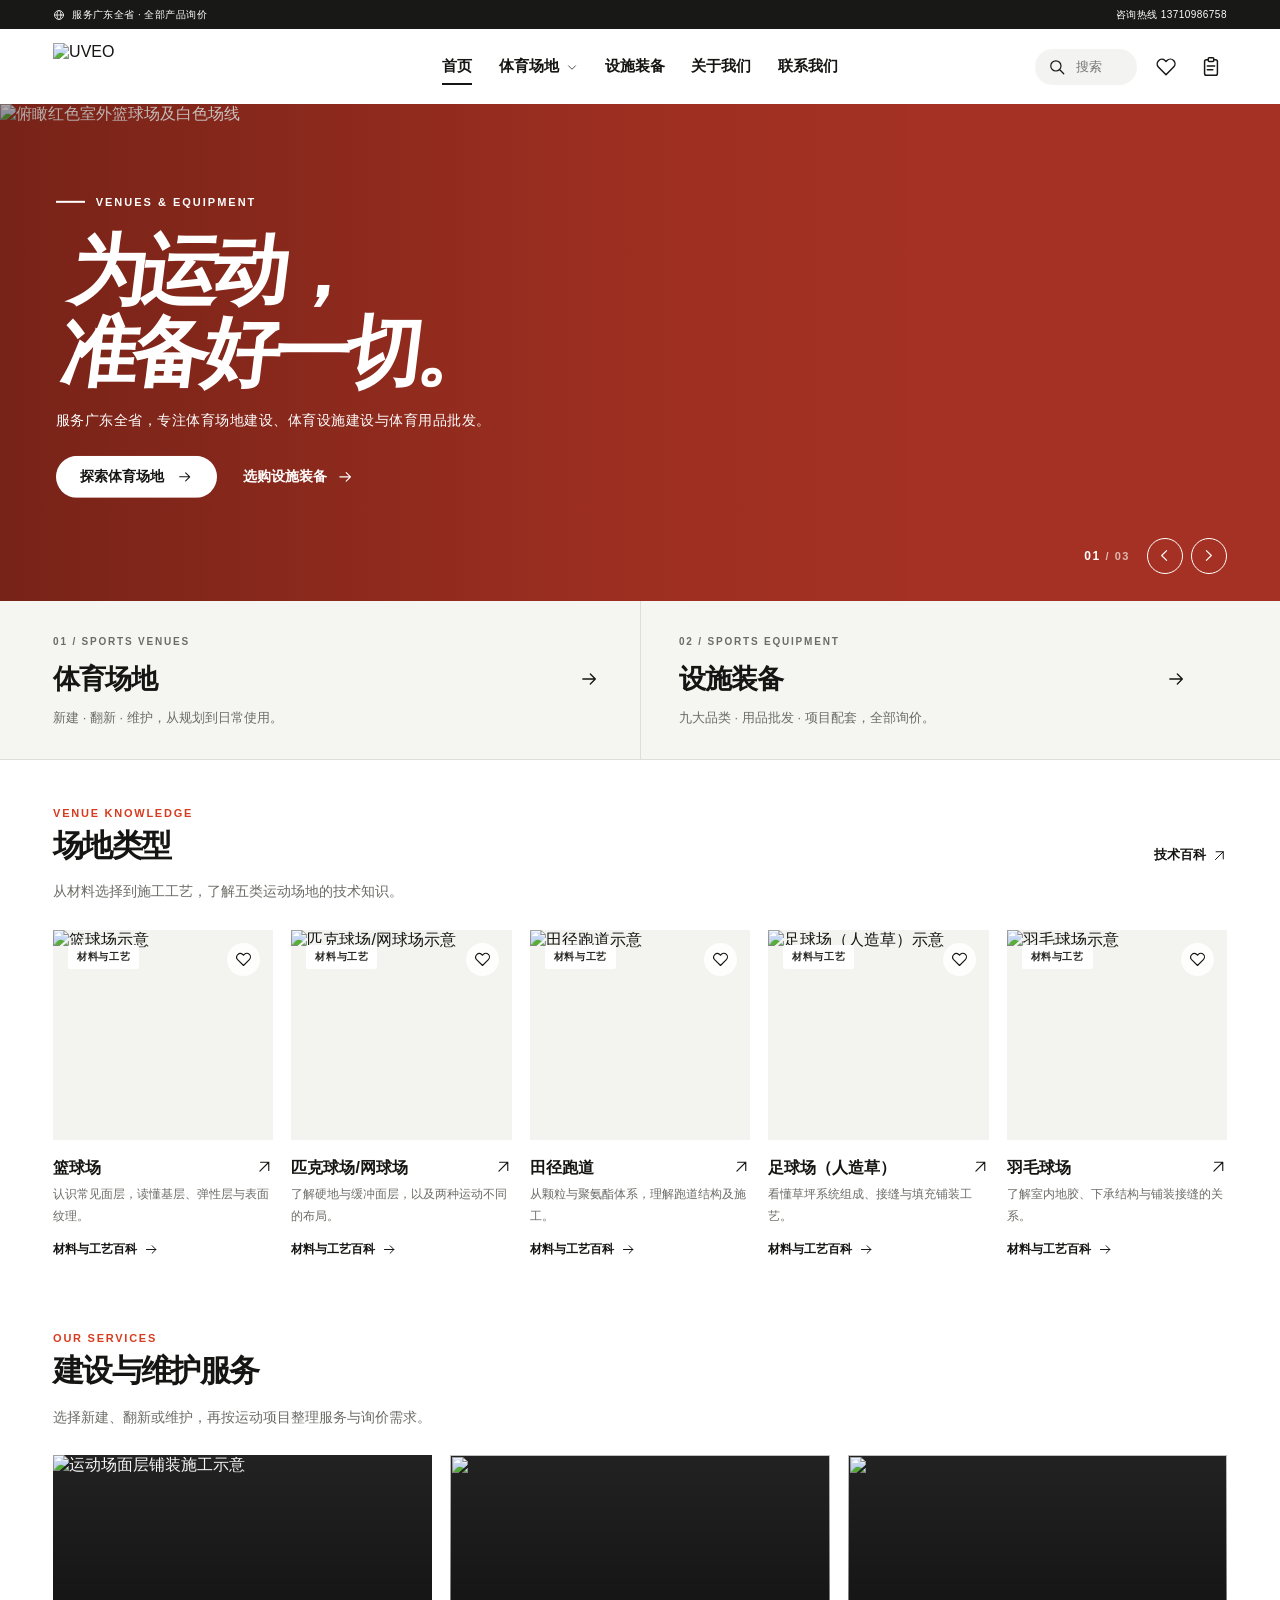
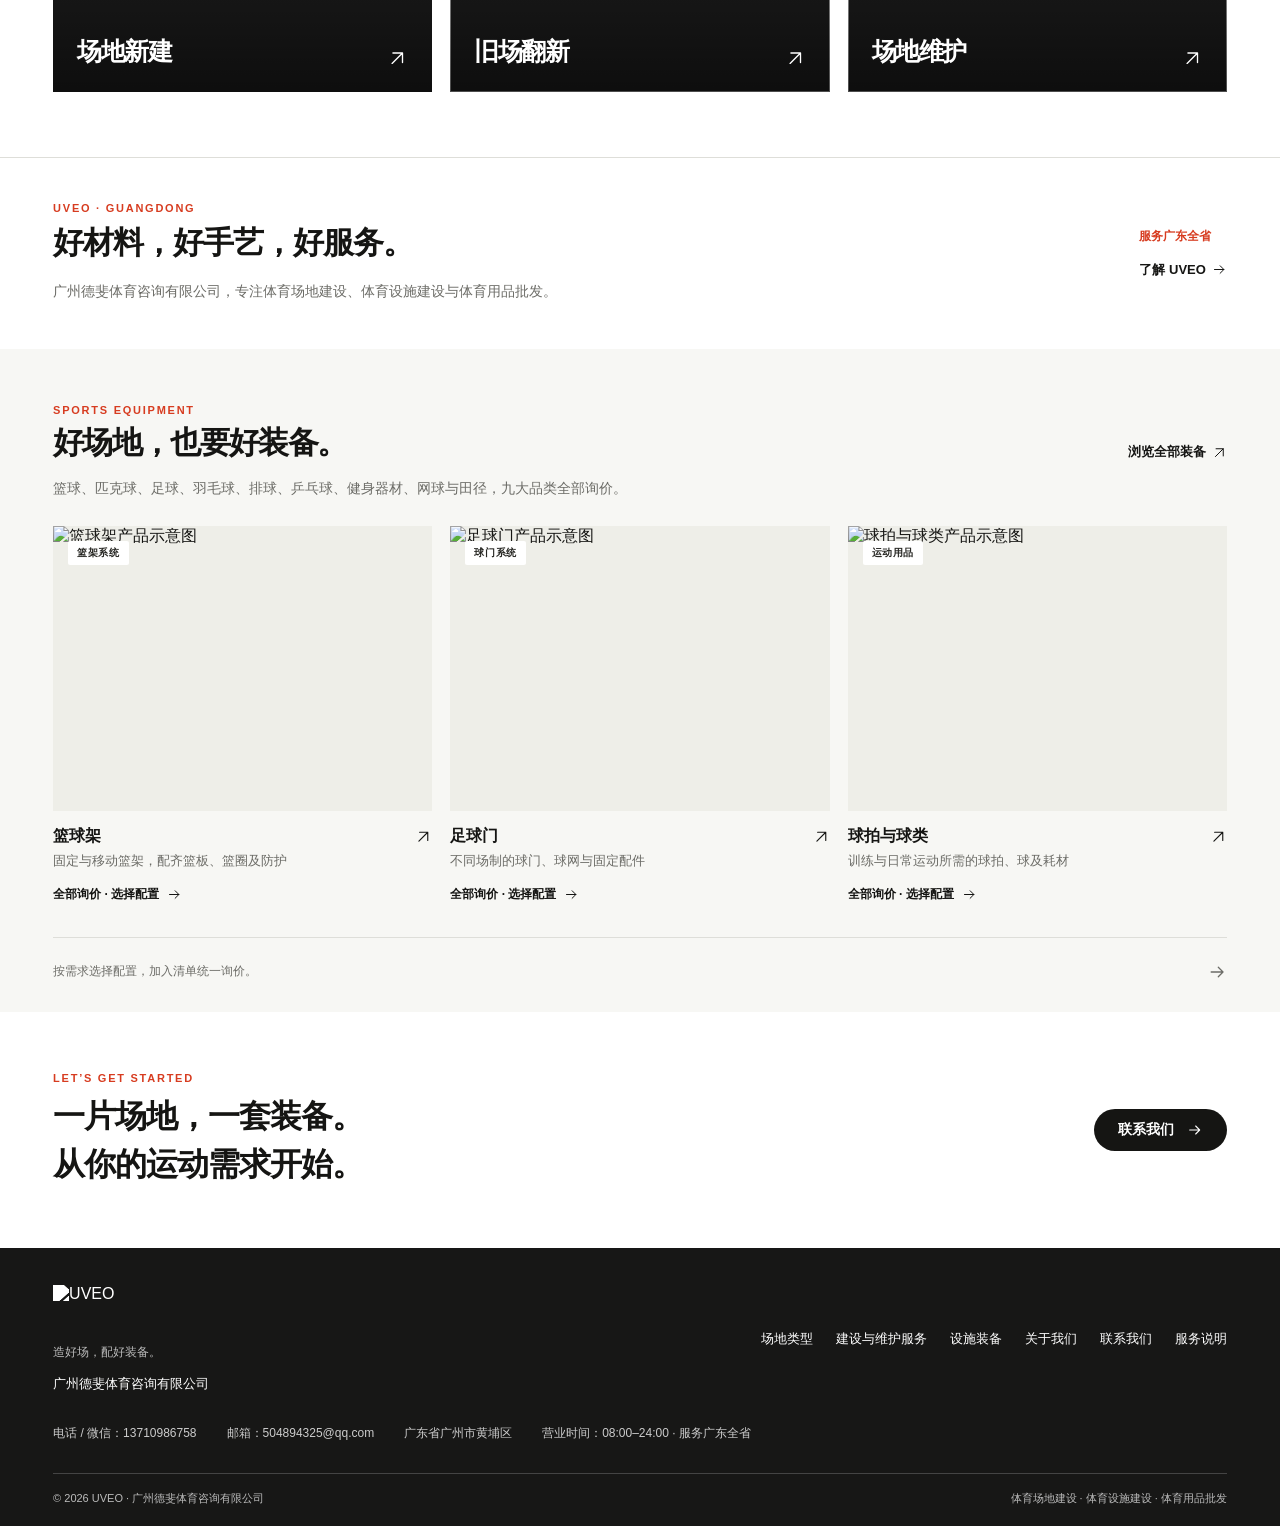
==== commit ec3897e1: "Upload UVEO website V2" ====
--- a/index.html
+++ b/index.html
@@ -1,2327 +1,41 @@
-<!DOCTYPE html>
+<!doctype html>
 <html lang="zh-CN">
 <head>
-  <meta charset="UTF-8">
-  <meta name="viewport" content="width=device-width, initial-scale=1.0">
-  <title>UVEO® | 德斐体育咨询有限公司 — 专业运动品牌</title>
-  <meta name="description" content="UVEO® 德斐体育咨询有限公司，专注运动用品零售、体育设施建设与维修、赛事策划与体质测试咨询服务。">
-  <!-- Font Awesome 图标库 -->
-  <link rel="stylesheet" href="https://cdnjs.cloudflare.com/ajax/libs/font-awesome/6.5.1/css/all.min.css">
-  <style>
-    /* ============================================
-       CSS 变量 & 全局重置
-       ============================================ */
-    :root {
-      --color-bg-dark: #ffffff;
-      --color-bg-darker: #f0f4f0;
-      --color-bg-card: #f7faf7;
-      --color-bg-card-hover: #edf5ed;
-      --color-accent: #00a86b;
-      --color-accent-hover: #00c97b;
-      --color-accent-red: #00875a;
-      --color-text-white: #111827;
-      --color-text-light: #374151;
-      --color-text-muted: #6b7280;
-      --color-border: #d1ddd1;
-      --font-family: 'Inter', -apple-system, BlinkMacSystemFont, 'Segoe UI', 'PingFang SC', 'Hiragino Sans GB', 'Microsoft YaHei', sans-serif;
-      --max-width: 1280px;
-      --nav-height: 72px;
-      --transition-base: 0.3s ease;
-      --transition-bounce: 0.4s cubic-bezier(0.25, 0.46, 0.45, 0.94);
-    }
-
-    *, *::before, *::after {
-      margin: 0;
-      padding: 0;
-      box-sizing: border-box;
-    }
-
-    html {
-      scroll-behavior: smooth;
-      font-size: 16px;
-    }
-
-    body {
-      font-family: var(--font-family);
-      background-color: var(--color-bg-dark);
-      color: #374151;
-      line-height: 1.6;
-      overflow-x: hidden;
-    }
-
-    a {
-      text-decoration: none;
-      color: inherit;
-      transition: color var(--transition-base);
-    }
-
-    ul { list-style: none; }
-
-    img {
-      max-width: 100%;
-      display: block;
-    }
-
-    .container {
-      max-width: var(--max-width);
-      margin: 0 auto;
-      padding: 0 24px;
-    }
-
-    /* ============================================
-       滚动动画（淡入上移）
-       ============================================ */
-    .reveal {
-      opacity: 0;
-      transform: translateY(40px);
-      transition: opacity 0.8s ease, transform 0.8s ease;
-    }
-    .reveal.active {
-      opacity: 1;
-      transform: translateY(0);
-    }
-
-    /* ============================================
-       导航栏
-       ============================================ */
-    .navbar {
-      position: fixed;
-      top: 0;
-      left: 0;
-      width: 100%;
-      height: var(--nav-height);
-      background: rgba(255, 255, 255, 0.97);
-      backdrop-filter: blur(12px);
-      -webkit-backdrop-filter: blur(12px);
-      z-index: 1000;
-      border-bottom: 2px solid #00a86b;
-      transition: background var(--transition-base);
-      box-shadow: 0 1px 8px rgba(0,0,0,0.06);
-    }
-
-    .navbar .container {
-      display: flex;
-      align-items: center;
-      justify-content: space-between;
-      height: 100%;
-    }
-
-    /* Logo */
-    .logo {
-      display: flex;
-      align-items: center;
-      gap: 8px;
-      flex-shrink: 0;
-    }
-
-    /* Logo 图片样式 */
-    .logo-img {
-      height: 44px;
-      width: auto;
-      object-fit: contain;
-      transition: transform var(--transition-base);
-    }
-    .logo-img:hover { transform: scale(1.05); }
-    .logo-img-footer { height: 36px; margin-bottom: 12px; }
-
-    .logo-brand {
-      font-size: 1.75rem;
-      font-weight: 800;
-      color: #111827;
-      letter-spacing: 2px;
-    }
-
-    .logo-brand sup {
-      font-size: 0.5em;
-      color: var(--color-accent);
-    }
-
-    .logo-sub {
-      font-size: 0.7rem;
-      color: var(--color-text-muted);
-      letter-spacing: 1px;
-    }
-
-    /* 一级菜单 */
-    .nav-menu {
-      display: flex;
-      align-items: center;
-      gap: 4px;
-    }
-
-    .nav-item {
-      position: relative;
-    }
-
-    .nav-link {
-      display: flex;
-      align-items: center;
-      gap: 5px;
-      padding: 8px 16px;
-      font-size: 0.95rem;
-      font-weight: 500;
-      color: #374151;
-      border-radius: 6px;
-      transition: all var(--transition-base);
-      cursor: pointer;
-      white-space: nowrap;
-    }
-
-    .nav-link:hover,
-    .nav-link.active {
-      color: #00a86b;
-      background: rgba(0, 168, 107, 0.08);
-    }
-
-    .nav-link .arrow {
-      font-size: 0.65rem;
-      transition: transform var(--transition-base);
-    }
-
-    .nav-item:hover .arrow {
-      transform: rotate(180deg);
-    }
-
-    /* 二级下拉菜单 */
-    .dropdown {
-      position: absolute;
-      top: 100%;
-      left: 0;
-      min-width: 220px;
-      background: #ffffff;
-      border: 1px solid #d1ddd1;
-      border-radius: 10px;
-      padding: 8px 0;
-      opacity: 0;
-      visibility: hidden;
-      transform: translateY(10px);
-      transition: all var(--transition-base);
-      box-shadow: 0 12px 32px rgba(0, 0, 0, 0.1);
-    }
-
-    .nav-item:hover .dropdown {
-      opacity: 1;
-      visibility: visible;
-      transform: translateY(0);
-    }
-
-    .dropdown-link {
-      display: flex;
-      align-items: center;
-      gap: 10px;
-      padding: 10px 20px;
-      font-size: 0.9rem;
-      color: #374151;
-      transition: all var(--transition-base);
-    }
-
-    .dropdown-link i {
-      width: 18px;
-      text-align: center;
-      color: var(--color-accent);
-      font-size: 0.85rem;
-    }
-
-    .dropdown-link:hover {
-      background: rgba(0, 168, 107, 0.08);
-      color: #00a86b;
-      padding-left: 24px;
-    }
-
-    /* 联系我们按钮 */
-    .nav-contact-btn {
-      display: inline-flex;
-      align-items: center;
-      gap: 6px;
-      padding: 10px 22px;
-      background: linear-gradient(135deg, #00a86b, #00c97b);
-      color: var(--color-text-white);
-      font-size: 0.9rem;
-      font-weight: 600;
-      border: none;
-      border-radius: 50px;
-      cursor: pointer;
-      transition: all var(--transition-base);
-      white-space: nowrap;
-    }
-
-    .nav-contact-btn:hover {
-      transform: translateY(-2px);
-      box-shadow: 0 8px 25px rgba(0, 168, 107, 0.35);
-    }
-
-    /* 汉堡菜单（移动端） */
-    .hamburger {
-      display: none;
-      flex-direction: column;
-      gap: 5px;
-      cursor: pointer;
-      padding: 8px;
-      z-index: 1001;
-    }
-
-    .hamburger span {
-      display: block;
-      width: 24px;
-      height: 2px;
-      background: #111827;
-      border-radius: 2px;
-      transition: all var(--transition-base);
-    }
-
-    .hamburger.active span:nth-child(1) {
-      transform: rotate(45deg) translate(5px, 5px);
-    }
-    .hamburger.active span:nth-child(2) {
-      opacity: 0;
-    }
-    .hamburger.active span:nth-child(3) {
-      transform: rotate(-45deg) translate(5px, -5px);
-    }
-
-    /* ============================================
-       Hero 区
-       ============================================ */
-    .hero {
-      position: relative;
-      height: 100vh;
-      min-height: 600px;
-      display: flex;
-      align-items: center;
-      justify-content: center;
-      overflow: hidden;
-      background: #ffffff;
-    }
-
-    /* 动态背景层 */
-    .hero-bg {
-      position: absolute;
-      inset: 0;
-      background:
-        linear-gradient(135deg, rgba(255,255,255,0.92) 0%, rgba(240,244,240,0.85) 40%, rgba(0,168,107,0.12) 100%),
-        url('https://images.unsplash.com/photo-1461896836934-bd45ba8fcf9b?w=1920&q=80') center/cover no-repeat;
-      filter: brightness(1.1) saturate(0.7);
-      animation: heroZoom 20s ease-in-out infinite alternate;
-    }
-
-    /* 运动动感线条装饰 */
-    .hero-lines {
-      position: absolute;
-      inset: 0;
-      z-index: 1;
-      pointer-events: none;
-      overflow: hidden;
-    }
-    .hero-lines::before {
-      content: '';
-      position: absolute;
-      top: -20%;
-      right: -10%;
-      width: 600px;
-      height: 600px;
-      border-radius: 50%;
-      border: 3px solid rgba(0, 168, 107, 0.15);
-      animation: pulseLine 4s ease-in-out infinite;
-    }
-    .hero-lines::after {
-      content: '';
-      position: absolute;
-      bottom: -15%;
-      left: -8%;
-      width: 450px;
-      height: 450px;
-      border-radius: 50%;
-      border: 2px solid rgba(0, 168, 107, 0.12);
-      animation: pulseLine 5s ease-in-out infinite 1s;
-    }
-    .hero-line-1,
-    .hero-line-2,
-    .hero-line-3 {
-      position: absolute;
-      background: linear-gradient(90deg, transparent, rgba(0,168,107,0.18), transparent);
-      height: 2px;
-    }
-    .hero-line-1 {
-      top: 25%;
-      right: 0;
-      width: 45%;
-      transform: rotate(-12deg);
-      animation: lineSlide 3s ease-in-out infinite;
-    }
-    .hero-line-2 {
-      top: 55%;
-      right: 5%;
-      width: 35%;
-      transform: rotate(8deg);
-      animation: lineSlide 4s ease-in-out infinite 0.5s;
-    }
-    .hero-line-3 {
-      bottom: 20%;
-      left: 5%;
-      width: 40%;
-      transform: rotate(-5deg);
-      animation: lineSlide 3.5s ease-in-out infinite 1s;
-    }
-    @keyframes pulseLine {
-      0%, 100% { transform: scale(1); opacity: 0.5; }
-      50% { transform: scale(1.08); opacity: 1; }
-    }
-    @keyframes lineSlide {
-      0%, 100% { opacity: 0.3; }
-      50% { opacity: 1; }
-    }
-
-    @keyframes heroZoom {
-      from { transform: scale(1); }
-      to { transform: scale(1.08); }
-    }
-
-    /* 装饰几何图形 */
-    .hero-decor {
-      position: absolute;
-      border-radius: 50%;
-      background: radial-gradient(circle, rgba(0,168,107,0.08), transparent 70%);
-      pointer-events: none;
-    }
-    .hero-decor-1 {
-      width: 600px; height: 600px;
-      top: -200px; right: -100px;
-    }
-    .hero-decor-2 {
-      width: 400px; height: 400px;
-      bottom: -100px; left: -100px;
-    }
-
-    .hero-content {
-      position: relative;
-      z-index: 2;
-      text-align: center;
-      max-width: 800px;
-      padding: 0 24px;
-    }
-
-    .hero-badge {
-      display: inline-flex;
-      align-items: center;
-      gap: 8px;
-      padding: 6px 18px;
-      background: rgba(0, 168, 107, 0.1);
-      border: 1px solid rgba(0, 168, 107, 0.25);
-      border-radius: 50px;
-      font-size: 0.85rem;
-      color: var(--color-accent);
-      margin-bottom: 24px;
-      animation: fadeInDown 0.8s ease 0.2s both;
-    }
-
-    .hero-title {
-      font-size: clamp(2.5rem, 6vw, 4.5rem);
-      font-weight: 800;
-      color: #111827;
-      line-height: 1.15;
-      margin-bottom: 20px;
-      animation: fadeInDown 0.8s ease 0.4s both;
-    }
-
-    .hero-title .brand-highlight {
-      background: linear-gradient(135deg, #00a86b, #00c97b);
-      -webkit-background-clip: text;
-      -webkit-text-fill-color: transparent;
-      background-clip: text;
-    }
-
-    .hero-subtitle {
-      font-size: clamp(1rem, 2vw, 1.25rem);
-      color: #4b5563;
-      margin-bottom: 40px;
-      max-width: 600px;
-      margin-left: auto;
-      margin-right: auto;
-      animation: fadeInDown 0.8s ease 0.6s both;
-    }
-
-    .hero-buttons {
-      display: flex;
-      gap: 16px;
-      justify-content: center;
-      flex-wrap: wrap;
-      animation: fadeInDown 0.8s ease 0.8s both;
-    }
-
-    @keyframes fadeInDown {
-      from { opacity: 0; transform: translateY(-20px); }
-      to { opacity: 1; transform: translateY(0); }
-    }
-
-    /* 通用按钮样式 */
-    .btn {
-      display: inline-flex;
-      align-items: center;
-      gap: 8px;
-      padding: 14px 32px;
-      font-size: 1rem;
-      font-weight: 600;
-      border-radius: 50px;
-      border: none;
-      cursor: pointer;
-      transition: all var(--transition-base);
-      font-family: var(--font-family);
-    }
-
-    .btn-primary {
-      background: linear-gradient(135deg, #00a86b, #00c97b);
-      color: var(--color-text-white);
-    }
-    .btn-primary:hover {
-      transform: translateY(-3px);
-      box-shadow: 0 12px 30px rgba(0, 168, 107, 0.3);
-    }
-
-    .btn-outline {
-      background: transparent;
-      color: #111827;
-      border: 2px solid #00a86b;
-    }
-    .btn-outline:hover {
-      background: #00a86b;
-      border-color: #00a86b;
-      color: #ffffff;
-      transform: translateY(-3px);
-    }
-
-    /* 向下滚动提示 */
-    .scroll-indicator {
-      position: absolute;
-      bottom: 32px;
-      left: 50%;
-      transform: translateX(-50%);
-      z-index: 2;
-      animation: bounce 2s infinite;
-    }
-
-    .scroll-indicator i {
-      font-size: 1.5rem;
-      color: rgba(0, 168, 107, 0.5);
-    }
-
-    @keyframes bounce {
-      0%, 20%, 50%, 80%, 100% { transform: translateX(-50%) translateY(0); }
-      40% { transform: translateX(-50%) translateY(-12px); }
-      60% { transform: translateX(-50%) translateY(-6px); }
-    }
-
-    /* ============================================
-       通用板块样式
-       ============================================ */
-    .section {
-      padding: 100px 0;
-    }
-
-    .section-header {
-      text-align: center;
-      margin-bottom: 60px;
-    }
-
-    .section-tag {
-      display: inline-flex;
-      align-items: center;
-      gap: 6px;
-      padding: 4px 14px;
-      background: rgba(0, 168, 107, 0.08);
-      border: 1px solid rgba(0, 168, 107, 0.2);
-      border-radius: 50px;
-      font-size: 0.8rem;
-      font-weight: 600;
-      color: var(--color-accent);
-      text-transform: uppercase;
-      letter-spacing: 1px;
-      margin-bottom: 16px;
-    }
-
-    .section-title {
-      font-size: clamp(1.8rem, 4vw, 2.8rem);
-      font-weight: 800;
-      color: #111827;
-      margin-bottom: 16px;
-      line-height: 1.2;
-    }
-
-    .section-desc {
-      font-size: 1.05rem;
-      color: var(--color-text-muted);
-      max-width: 640px;
-      margin: 0 auto;
-    }
-
-    /* ============================================
-       核心业务入口（3张卡片）
-       ============================================ */
-    .services-grid {
-      display: grid;
-      grid-template-columns: repeat(3, 1fr);
-      gap: 28px;
-    }
-
-    .service-card {
-      position: relative;
-      background: #ffffff;
-      border: 1px solid #e5e7eb;
-      border-radius: 16px;
-      padding: 40px 28px;
-      text-align: center;
-      transition: all var(--transition-bounce);
-      overflow: hidden;
-      box-shadow: 0 2px 12px rgba(0,0,0,0.04);
-    }
-
-    .service-card::before {
-      content: '';
-      position: absolute;
-      top: 0;
-      left: 0;
-      right: 0;
-      height: 4px;
-      background: linear-gradient(90deg, #00a86b, #00c97b);
-      transform: scaleX(0);
-      transition: transform var(--transition-bounce);
-    }
-
-    .service-card:hover {
-      transform: translateY(-8px);
-      background: #f0faf5;
-      box-shadow: 0 16px 40px rgba(0, 168, 107, 0.12);
-      border-color: rgba(0, 168, 107, 0.3);
-    }
-
-    .service-card:hover::before {
-      transform: scaleX(1);
-    }
-
-    .service-icon {
-      width: 72px;
-      height: 72px;
-      display: flex;
-      align-items: center;
-      justify-content: center;
-      margin: 0 auto 20px;
-      background: rgba(0, 168, 107, 0.1);
-      border-radius: 16px;
-      font-size: 1.8rem;
-      color: var(--color-accent);
-      transition: all var(--transition-base);
-    }
-
-    .service-card:hover .service-icon {
-      background: var(--color-accent);
-      color: var(--color-text-white);
-      transform: scale(1.1);
-    }
-
-    .service-card h3 {
-      font-size: 1.25rem;
-      font-weight: 700;
-      color: #111827;
-      margin-bottom: 12px;
-    }
-
-    .service-card p {
-      font-size: 0.95rem;
-      color: var(--color-text-muted);
-      line-height: 1.7;
-      margin-bottom: 20px;
-    }
-
-    .service-badge {
-      display: inline-flex;
-      align-items: center;
-      gap: 5px;
-      padding: 4px 12px;
-      background: rgba(0, 168, 107, 0.1);
-      border: 1px solid rgba(0, 168, 107, 0.25);
-      border-radius: 50px;
-      font-size: 0.75rem;
-      font-weight: 600;
-      color: #00a86b;
-      margin-bottom: 16px;
-    }
-
-    .service-link {
-      display: inline-flex;
-      align-items: center;
-      gap: 6px;
-      font-size: 0.9rem;
-      font-weight: 600;
-      color: var(--color-accent);
-      transition: gap var(--transition-base);
-    }
-
-    .service-link:hover {
-      gap: 10px;
-    }
-
-    /* ============================================
-       数据统计条
-       ============================================ */
-    .stats-bar {
-      background: linear-gradient(135deg, #f0f4f0, #ffffff);
-      border-top: 2px solid rgba(0,168,107,0.15);
-      border-bottom: 2px solid rgba(0,168,107,0.15);
-      padding: 60px 0;
-    }
-
-    .stats-grid {
-      display: grid;
-      grid-template-columns: repeat(4, 1fr);
-      gap: 32px;
-      text-align: center;
-    }
-
-    .stat-item {
-      padding: 12px;
-    }
-
-    .stat-number {
-      font-size: clamp(2rem, 4vw, 3rem);
-      font-weight: 800;
-      background: linear-gradient(135deg, #00a86b, #00c97b);
-      -webkit-background-clip: text;
-      -webkit-text-fill-color: transparent;
-      background-clip: text;
-      margin-bottom: 8px;
-    }
-
-    .stat-label {
-      font-size: 0.95rem;
-      color: var(--color-text-muted);
-    }
-
-
-
-    /* 统计条运动条纹装饰 */
-    .stats-bar {
-      position: relative;
-    }
-    .stats-bar::before {
-      content: '';
-      position: absolute;
-      top: 0;
-      left: 0;
-      right: 0;
-      height: 100%;
-      background: repeating-linear-gradient(
-        -45deg,
-        transparent,
-        transparent 40px,
-        rgba(0, 168, 107, 0.03) 40px,
-        rgba(0, 168, 107, 0.03) 42px
-      );
-      pointer-events: none;
-    }
-
-    /* ============================================
-       项目案例
-       ============================================ */
-    .cases-grid {
-      display: grid;
-      grid-template-columns: repeat(3, 1fr);
-      gap: 28px;
-    }
-
-    .case-card {
-      position: relative;
-      background: #ffffff;
-      border: 1px solid #e5e7eb;
-      border-radius: 16px;
-      overflow: hidden;
-      transition: all var(--transition-bounce);
-      box-shadow: 0 2px 12px rgba(0,0,0,0.04);
-    }
-
-    .case-card:hover {
-      transform: translateY(-8px);
-      box-shadow: 0 16px 40px rgba(0, 168, 107, 0.12);
-      border-color: rgba(0, 168, 107, 0.3);
-    }
-
-    .case-img {
-      position: relative;
-      height: 220px;
-      overflow: hidden;
-    }
-
-    .case-img img {
-      width: 100%;
-      height: 100%;
-      object-fit: cover;
-      transition: transform 0.6s ease;
-    }
-
-    .case-card:hover .case-img img {
-      transform: scale(1.08);
-    }
-
-    .case-tag {
-      position: absolute;
-      top: 16px;
-      left: 16px;
-      padding: 4px 12px;
-      background: rgba(0, 168, 107, 0.9);
-      color: var(--color-text-white);
-      font-size: 0.75rem;
-      font-weight: 600;
-      border-radius: 50px;
-    }
-
-    .case-body {
-      padding: 24px;
-    }
-
-    .case-body h3 {
-      font-size: 1.15rem;
-      font-weight: 700;
-      color: #111827;
-      margin-bottom: 10px;
-    }
-
-    .case-body p {
-      font-size: 0.9rem;
-      color: var(--color-text-muted);
-      line-height: 1.7;
-      margin-bottom: 16px;
-    }
-
-    .case-meta {
-      display: flex;
-      align-items: center;
-      gap: 16px;
-      font-size: 0.8rem;
-      color: var(--color-text-muted);
-    }
-
-    .case-meta span {
-      display: flex;
-      align-items: center;
-      gap: 4px;
-    }
-
-    /* ============================================
-       动态与百科混合区
-       ============================================ */
-    .news-wiki-grid {
-      display: grid;
-      grid-template-columns: 1fr 1fr;
-      gap: 40px;
-    }
-
-    .news-column h3,
-    .wiki-column h3 {
-      font-size: 1.3rem;
-      font-weight: 700;
-      color: #111827;
-      margin-bottom: 24px;
-      display: flex;
-      align-items: center;
-      gap: 10px;
-    }
-
-    .news-column h3 i,
-    .wiki-column h3 i {
-      color: var(--color-accent);
-    }
-
-    .news-item {
-      display: flex;
-      gap: 16px;
-      padding: 20px;
-      background: #ffffff;
-      border: 1px solid #e5e7eb;
-      border-radius: 12px;
-      margin-bottom: 16px;
-      transition: all var(--transition-bounce);
-    }
-
-    .news-item:hover {
-      transform: translateX(6px);
-      border-color: rgba(0, 168, 107, 0.3);
-    }
-
-    .news-date {
-      flex-shrink: 0;
-      width: 56px;
-      text-align: center;
-    }
-
-    .news-date .day {
-      font-size: 1.6rem;
-      font-weight: 800;
-      color: var(--color-accent);
-      line-height: 1;
-    }
-
-    .news-date .month {
-      font-size: 0.75rem;
-      color: var(--color-text-muted);
-    }
-
-    .news-info h4 {
-      font-size: 1rem;
-      font-weight: 600;
-      color: #111827;
-      margin-bottom: 6px;
-    }
-
-    .news-info p {
-      font-size: 0.85rem;
-      color: var(--color-text-muted);
-      line-height: 1.6;
-    }
-
-    .wiki-item {
-      display: flex;
-      align-items: flex-start;
-      gap: 16px;
-      padding: 20px;
-      background: #ffffff;
-      border: 1px solid #e5e7eb;
-      border-radius: 12px;
-      margin-bottom: 16px;
-      transition: all var(--transition-bounce);
-    }
-
-    .wiki-item:hover {
-      transform: translateX(6px);
-      border-color: rgba(0, 168, 107, 0.3);
-    }
-
-    .wiki-icon {
-      flex-shrink: 0;
-      width: 48px;
-      height: 48px;
-      display: flex;
-      align-items: center;
-      justify-content: center;
-      background: rgba(0, 168, 107, 0.1);
-      border-radius: 12px;
-      font-size: 1.2rem;
-      color: var(--color-accent);
-    }
-
-    .wiki-info h4 {
-      font-size: 1rem;
-      font-weight: 600;
-      color: #111827;
-      margin-bottom: 6px;
-    }
-
-    .wiki-info p {
-      font-size: 0.85rem;
-      color: var(--color-text-muted);
-      line-height: 1.6;
-    }
-
-    /* ============================================
-       关于品牌简介
-       ============================================ */
-    .about-section {
-      background: #f0f4f0;
-    }
-
-    .about-grid {
-      display: grid;
-      grid-template-columns: 1fr 1fr;
-      gap: 60px;
-      align-items: center;
-    }
-
-    .about-text h2 {
-      font-size: clamp(1.8rem, 3.5vw, 2.5rem);
-      font-weight: 800;
-      color: #111827;
-      margin-bottom: 20px;
-      line-height: 1.3;
-    }
-
-    .about-text h2 .brand-highlight {
-      background: linear-gradient(135deg, #00a86b, #00c97b);
-      -webkit-background-clip: text;
-      -webkit-text-fill-color: transparent;
-      background-clip: text;
-    }
-
-    .about-text p {
-      font-size: 1rem;
-      color: #4b5563;
-      line-height: 1.8;
-      margin-bottom: 16px;
-    }
-
-    .about-badges {
-      display: flex;
-      flex-wrap: wrap;
-      gap: 12px;
-      margin-top: 28px;
-    }
-
-    .about-badge {
-      display: flex;
-      align-items: center;
-      gap: 8px;
-      padding: 10px 18px;
-      background: #ffffff;
-      border: 1px solid #d1ddd1;
-      border-radius: 10px;
-      font-size: 0.85rem;
-      color: #374151;
-    }
-
-    .about-badge i {
-      color: var(--color-accent);
-    }
-
-    .about-visual {
-      position: relative;
-    }
-
-    .about-img-wrapper {
-      position: relative;
-      border-radius: 20px;
-      overflow: hidden;
-      border: 1px solid #d1ddd1;
-    }
-
-    .about-img-wrapper img {
-      width: 100%;
-      height: 400px;
-      object-fit: cover;
-    }
-
-    .about-float-card {
-      position: absolute;
-      bottom: -20px;
-      right: -20px;
-      background: linear-gradient(135deg, #00a86b, #00c97b);
-      padding: 20px 28px;
-      border-radius: 16px;
-      text-align: center;
-      box-shadow: 0 15px 40px rgba(0, 168, 107, 0.25);
-    }
-
-    .about-float-card .number {
-      font-size: 2rem;
-      font-weight: 800;
-      color: var(--color-text-white);
-    }
-
-    .about-float-card .label {
-      font-size: 0.85rem;
-      color: rgba(255, 255, 255, 0.85);
-    }
-
-    /* ============================================
-       合作伙伴
-       ============================================ */
-    .partners-track {
-      overflow: hidden;
-      position: relative;
-      padding: 20px 0;
-    }
-
-    .partners-track::before,
-    .partners-track::after {
-      content: '';
-      position: absolute;
-      top: 0;
-      width: 100px;
-      height: 100%;
-      z-index: 2;
-    }
-    .partners-track::before {
-      left: 0;
-      background: linear-gradient(to right, #ffffff, transparent);
-    }
-    .partners-track::after {
-      right: 0;
-      background: linear-gradient(to left, #ffffff, transparent);
-    }
-
-    .partners-scroll {
-      display: flex;
-      gap: 40px;
-      animation: scrollPartners 25s linear infinite;
-      width: max-content;
-    }
-
-    .partner-logo {
-      flex-shrink: 0;
-      width: 160px;
-      height: 80px;
-      display: flex;
-      align-items: center;
-      justify-content: center;
-      background: #ffffff;
-      border: 1px solid #e5e7eb;
-      border-radius: 12px;
-      padding: 16px 24px;
-      font-size: 0.9rem;
-      font-weight: 600;
-      color: var(--color-text-muted);
-      transition: all var(--transition-base);
-      white-space: nowrap;
-    }
-
-    .partner-logo:hover {
-      border-color: rgba(0, 168, 107, 0.3);
-      color: var(--color-text-white);
-    }
-
-    @keyframes scrollPartners {
-      from { transform: translateX(0); }
-      to { transform: translateX(-50%); }
-    }
-
-    /* ============================================
-       人才招聘横幅
-       ============================================ */
-    .recruit-banner {
-      background: linear-gradient(135deg, #f0faf5 0%, rgba(0,168,107,0.06) 100%);
-      border-top: 2px solid rgba(0,168,107,0.15);
-      border-bottom: 2px solid rgba(0,168,107,0.15);
-      padding: 60px 0;
-    }
-
-    .recruit-inner {
-      display: flex;
-      align-items: center;
-      justify-content: space-between;
-      gap: 32px;
-      flex-wrap: wrap;
-    }
-
-    .recruit-text h2 {
-      font-size: clamp(1.5rem, 3vw, 2rem);
-      font-weight: 800;
-      color: #111827;
-      margin-bottom: 8px;
-    }
-
-    .recruit-text p {
-      font-size: 1rem;
-      color: var(--color-text-muted);
-    }
-
-    .recruit-tags {
-      display: flex;
-      flex-wrap: wrap;
-      gap: 10px;
-      margin-top: 12px;
-    }
-
-    .recruit-tag {
-      padding: 6px 14px;
-      background: rgba(0, 168, 107, 0.08);
-      border: 1px solid rgba(0, 168, 107, 0.2);
-      border-radius: 50px;
-      font-size: 0.8rem;
-      color: var(--color-accent);
-    }
-
-    /* ============================================
-       联系我们（模态 / 锚点区）
-       ============================================ */
-    .contact-section {
-      background: #f0f4f0;
-    }
-
-    .contact-grid {
-      display: grid;
-      grid-template-columns: 1fr 1fr;
-      gap: 48px;
-    }
-
-    .contact-info-list {
-      display: flex;
-      flex-direction: column;
-      gap: 24px;
-    }
-
-    .contact-row {
-      display: flex;
-      align-items: flex-start;
-      gap: 16px;
-    }
-
-    .contact-row-icon {
-      width: 48px;
-      height: 48px;
-      flex-shrink: 0;
-      display: flex;
-      align-items: center;
-      justify-content: center;
-      background: rgba(0, 168, 107, 0.1);
-      border-radius: 12px;
-      font-size: 1.1rem;
-      color: var(--color-accent);
-    }
-
-    .contact-row-text h4 {
-      font-size: 0.95rem;
-      font-weight: 600;
-      color: #111827;
-      margin-bottom: 4px;
-    }
-
-    .contact-row-text p {
-      font-size: 0.9rem;
-      color: var(--color-text-muted);
-    }
-
-    .contact-form {
-      display: flex;
-      flex-direction: column;
-      gap: 16px;
-    }
-
-    .contact-form input,
-    .contact-form textarea {
-      width: 100%;
-      padding: 14px 18px;
-      background: #ffffff;
-      border: 1px solid #d1ddd1;
-      border-radius: 10px;
-      color: #111827;
-      font-size: 0.95rem;
-      font-family: var(--font-family);
-      outline: none;
-      transition: border-color var(--transition-base);
-    }
-
-    .contact-form input:focus,
-    .contact-form textarea:focus {
-      border-color: var(--color-accent);
-    }
-
-    .contact-form textarea {
-      min-height: 120px;
-      resize: vertical;
-    }
-
-    .contact-form input::placeholder,
-    .contact-form textarea::placeholder {
-      color: var(--color-text-muted);
-    }
-
-    /* ============================================
-       页脚
-       ============================================ */
-    .footer {
-      background: #111827;
-      border-top: 3px solid #00a86b;
-      padding: 60px 0 0;
-    }
-
-    .footer-grid {
-      display: grid;
-      grid-template-columns: 2fr 1fr 1fr 1fr;
-      gap: 40px;
-      padding-bottom: 40px;
-    }
-
-    .footer-brand .logo-brand {
-      font-size: 1.5rem;
-      margin-bottom: 12px;
-      color: #ffffff;
-    }
-
-    .footer-brand p {
-      font-size: 0.9rem;
-      color: var(--color-text-muted);
-      line-height: 1.7;
-      margin-bottom: 20px;
-    }
-
-    .footer-social {
-      display: flex;
-      gap: 12px;
-    }
-
-    .footer-social a {
-      width: 40px;
-      height: 40px;
-      display: flex;
-      align-items: center;
-      justify-content: center;
-      background: rgba(255,255,255,0.08);
-      border: 1px solid rgba(255,255,255,0.15);
-      border-radius: 10px;
-      font-size: 1rem;
-      color: var(--color-text-muted);
-      transition: all var(--transition-base);
-    }
-
-    .footer-social a:hover {
-      background: #00a86b;
-      border-color: #00a86b;
-      color: #ffffff;
-      transform: translateY(-3px);
-    }
-
-    .footer-col h4 {
-      font-size: 1rem;
-      font-weight: 700;
-      color: #ffffff;
-      margin-bottom: 20px;
-    }
-
-    .footer-col ul li {
-      margin-bottom: 10px;
-    }
-
-    .footer-col ul li a {
-      font-size: 0.9rem;
-      color: var(--color-text-muted);
-      transition: all var(--transition-base);
-    }
-
-    .footer-col ul li a:hover {
-      color: #00c97b;
-      padding-left: 4px;
-    }
-
-    .footer-bottom {
-      border-top: 1px solid rgba(255,255,255,0.1);
-      padding: 20px 0;
-      display: flex;
-      align-items: center;
-      justify-content: space-between;
-      flex-wrap: wrap;
-      gap: 12px;
-    }
-
-    .footer-bottom p {
-      font-size: 0.8rem;
-      color: var(--color-text-muted);
-    }
-
-    /* ============================================
-       返回顶部按钮
-       ============================================ */
-    .back-to-top {
-      position: fixed;
-      bottom: 30px;
-      right: 30px;
-      width: 48px;
-      height: 48px;
-      display: flex;
-      align-items: center;
-      justify-content: center;
-      background: #00a86b;
-      color: #ffffff;
-      border: none;
-      border-radius: 12px;
-      font-size: 1.2rem;
-      cursor: pointer;
-      opacity: 0;
-      visibility: hidden;
-      transform: translateY(20px);
-      transition: all var(--transition-base);
-      z-index: 999;
-      box-shadow: 0 8px 25px rgba(0, 168, 107, 0.3);
-    }
-
-    .back-to-top.visible {
-      opacity: 1;
-      visibility: visible;
-      transform: translateY(0);
-    }
-
-    .back-to-top:hover {
-      transform: translateY(-4px);
-    }
-
-    /* ============================================
-       响应式适配
-       ============================================ */
-    @media (max-width: 1024px) {
-      .services-grid,
-      .cases-grid {
-        grid-template-columns: repeat(2, 1fr);
-      }
-      .stats-grid {
-        grid-template-columns: repeat(2, 1fr);
-      }
-      .about-grid,
-      .contact-grid {
-        grid-template-columns: 1fr;
-      }
-      .footer-grid {
-        grid-template-columns: repeat(2, 1fr);
-      }
-    }
-
-    @media (max-width: 768px) {
-      :root {
-        --nav-height: 64px;
-      }
-
-      .logo-img {
-        height: 36px;
-      }
-
-      /* 移动端菜单 */
-      .hamburger {
-        display: flex;
-      }
-
-      .nav-menu {
-        position: fixed;
-        top: var(--nav-height);
-        left: 0;
-        right: 0;
-        bottom: 0;
-        background: #ffffff;
-        flex-direction: column;
-        align-items: stretch;
-        padding: 20px;
-        gap: 0;
-        overflow-y: auto;
-        transform: translateX(100%);
-        transition: transform var(--transition-base);
-      }
-
-      .nav-menu.open {
-        transform: translateX(0);
-      }
-
-      .nav-item {
-        border-bottom: 1px solid var(--color-border);
-      }
-
-      .nav-link {
-        padding: 14px 0;
-        font-size: 1.05rem;
-        justify-content: space-between;
-      }
-
-      .dropdown {
-        position: static;
-        opacity: 1;
-        visibility: visible;
-        transform: none;
-        background: transparent;
-        border: none;
-        box-shadow: none;
-        padding: 0 0 0 16px;
-        max-height: 0;
-        overflow: hidden;
-        transition: max-height 0.4s ease;
-      }
-
-      .dropdown.open {
-        max-height: 300px;
-      }
-
-      .nav-contact-btn {
-        margin-top: 16px;
-        justify-content: center;
-      }
-
-      .services-grid,
-      .cases-grid {
-        grid-template-columns: 1fr;
-      }
-
-      .news-wiki-grid {
-        grid-template-columns: 1fr;
-      }
-
-      .stats-grid {
-        grid-template-columns: repeat(2, 1fr);
-        gap: 20px;
-      }
-
-      .recruit-inner {
-        text-align: center;
-        justify-content: center;
-      }
-
-      .recruit-tags {
-        justify-content: center;
-      }
-
-      .footer-grid {
-        grid-template-columns: 1fr;
-      }
-
-      .footer-bottom {
-        justify-content: center;
-        text-align: center;
-      }
-
-      .about-float-card {
-        right: 10px;
-        bottom: -10px;
-      }
-
-      .section {
-        padding: 60px 0;
-      }
-    }
-
-    @media (max-width: 375px) {
-      .hero-buttons {
-        flex-direction: column;
-        align-items: center;
-      }
-      .btn {
-        width: 100%;
-        justify-content: center;
-      }
-    }
-
-
-    /* ============================================
-       运动风格斜线分隔符
-       ============================================ */
-    .sport-divider {
-      position: relative;
-      height: 40px;
-      overflow: hidden;
-      background: transparent;
-    }
-    .sport-divider::before {
-      content: '';
-      position: absolute;
-      top: 50%;
-      left: 0;
-      right: 0;
-      height: 2px;
-      background: repeating-linear-gradient(
-        90deg,
-        transparent,
-        transparent 12px,
-        #00a86b 12px,
-        #00a86b 24px,
-        transparent 24px,
-        transparent 36px
-      );
-      opacity: 0.25;
-    }
-    .sport-divider::after {
-      content: '';
-      position: absolute;
-      top: 0;
-      left: -5%;
-      width: 110%;
-      height: 100%;
-      background: linear-gradient(
-        135deg,
-        transparent 48%,
-        rgba(0, 168, 107, 0.06) 48%,
-        rgba(0, 168, 107, 0.06) 52%,
-        transparent 52%
-      );
-    }
-
-    /* 卡片运动线条装饰 */
-    .service-card::after {
-      content: '';
-      position: absolute;
-      bottom: 0;
-      right: 0;
-      width: 60px;
-      height: 60px;
-      background: linear-gradient(
-        135deg,
-        transparent 50%,
-        rgba(0, 168, 107, 0.06) 50%
-      );
-      pointer-events: none;
-    }
-
-    .case-card::after {
-      content: '';
-      position: absolute;
-      top: 0;
-      right: 0;
-      width: 80px;
-      height: 4px;
-      background: linear-gradient(90deg, transparent, #00a86b);
-      border-radius: 0 16px 0 0;
-      opacity: 0;
-      transition: opacity 0.3s ease;
-    }
-    .case-card:hover::after {
-      opacity: 1;
-    }
-
-    /* 板块标题下方的运动线条装饰 */
-    .section-header::after {
-      content: '';
-      display: block;
-      width: 80px;
-      height: 3px;
-      margin: 20px auto 0;
-      background: linear-gradient(90deg, #00a86b, #00c97b, transparent);
-      border-radius: 2px;
-    }
-  </style>
+  <meta charset="utf-8">
+  <meta name="viewport" content="width=device-width, initial-scale=1">
+  <meta name="theme-color" content="#ffffff">
+  <meta name="description" content="广州德斐体育咨询有限公司旗下 UVEO，专注体育场地建设、体育设施建设与体育用品批发，服务覆盖广东全省。涵盖篮球、匹克球、足球、羽毛球、排球、乒乓球、健身器材、网球与田径，全部产品欢迎询价。">
+  <title>UVEO｜体育场地 · 设施装备</title>
+  <link rel="icon" href="assets/uveo-logo.png">
+  <link rel="stylesheet" href="style.css">
+  <script src="company.js" defer></script>
+  <script src="venues.js" defer></script>
+  <script src="venue-guides.js" defer></script>
+  <script src="equipment.js" defer></script>
+  <script src="app.js" defer></script>
 </head>
 <body>
-
-  <!-- ============================================
-       导航栏
-       ============================================ -->
-  <nav class="navbar" id="navbar">
-    <div class="container">
-      <!-- Logo -->
-      <a href="#hero" class="logo">
-        <img src="UVEO R.png" alt="UVEO® 德斐体育" class="logo-img">
-      </a>
-
-      <!-- 一级菜单 + 二级下拉 -->
-      <ul class="nav-menu" id="navMenu">
-        <li class="nav-item">
-          <a href="#hero" class="nav-link active">首页</a>
-        </li>
-
-        <!-- 产品与服务 -->
-        <li class="nav-item">
-          <a class="nav-link" href="#services">
-            产品与服务 <i class="fas fa-chevron-down arrow"></i>
-          </a>
-          <ul class="dropdown">
-            <li><a href="#services" class="dropdown-link"><i class="fas fa-shopping-bag"></i> 运动用品</a></li>
-            <li><a href="#services" class="dropdown-link"><i class="fas fa-hard-hat"></i> 体育设施建设与维修</a></li>
-            <li><a href="#services" class="dropdown-link"><i class="fas fa-trophy"></i> 赛事与体测咨询</a></li>
-          </ul>
-        </li>
-
-        <!-- 项目案例 -->
-        <li class="nav-item">
-          <a class="nav-link" href="#cases">
-            项目案例 <i class="fas fa-chevron-down arrow"></i>
-          </a>
-          <ul class="dropdown">
-            <li><a href="#cases" class="dropdown-link"><i class="fas fa-images"></i> 经典项目展示</a></li>
-            <li><a href="#partners" class="dropdown-link"><i class="fas fa-handshake"></i> 合作伙伴</a></li>
-          </ul>
-        </li>
-
-        <!-- 资讯百科 -->
-        <li class="nav-item">
-          <a class="nav-link" href="#news-wiki">
-            资讯百科 <i class="fas fa-chevron-down arrow"></i>
-          </a>
-          <ul class="dropdown">
-            <li><a href="#news-wiki" class="dropdown-link"><i class="fas fa-newspaper"></i> 品牌动态</a></li>
-            <li><a href="#news-wiki" class="dropdown-link"><i class="fas fa-book-open"></i> 运动百科</a></li>
-          </ul>
-        </li>
-
-        <!-- 关于我们 -->
-        <li class="nav-item">
-          <a class="nav-link" href="#about">
-            关于我们 <i class="fas fa-chevron-down arrow"></i>
-          </a>
-          <ul class="dropdown">
-            <li><a href="#about" class="dropdown-link"><i class="fas fa-building"></i> 品牌故事</a></li>
-            <li><a href="#recruit" class="dropdown-link"><i class="fas fa-user-plus"></i> 人才招聘</a></li>
-          </ul>
-        </li>
-
-        <!-- 移动端联系我们按钮（PC端在导航右侧） -->
-        <li class="nav-item" style="display:none;" id="mobileContact">
-          <a href="#contact" class="nav-contact-btn">
-            <i class="fas fa-phone-alt"></i> 联系我们
-          </a>
-        </li>
-      </ul>
-
-      <!-- PC端联系我们按钮 + 汉堡菜单 -->
-      <div style="display:flex;align-items:center;gap:12px;">
-        <a href="#contact" class="nav-contact-btn" id="desktopContact">
-          <i class="fas fa-phone-alt"></i> 联系我们
-        </a>
-        <div class="hamburger" id="hamburger">
-          <span></span><span></span><span></span>
-        </div>
+  <a class="skip" href="#main">跳至主要内容</a>
+  <div class="utility"><span><i data-icon="globe"></i> 服务广东全省 · 全部产品询价</span><a href="tel:13710986758">咨询热线 13710986758</a></div>
+  <header class="site-header">
+    <div class="brand-area"><button class="icon mobile-menu" data-action="menu" aria-label="打开导航"><i data-icon="menu"></i></button><a class="brand" href="#" aria-label="UVEO 首页"><img src="assets/uveo-logo.png" alt="UVEO"></a></div>
+    <nav class="main-nav" aria-label="主导航">
+      <a href="#" data-nav="home">首页</a>
+      <div class="nav-dropdown">
+        <button class="nav-trigger" aria-expanded="false" aria-controls="venue-menu" data-action="venues-menu">体育场地 <svg aria-hidden="true" viewBox="0 0 16 16" width="12" height="12" fill="none" stroke="currentColor"><path d="m3 6 5 5 5-5"/></svg></button>
+        <div class="nav-submenu" id="venue-menu" hidden><span class="menu-caption">SPORTS VENUES</span><a href="#venues">场地类型 <span>五类场地的材料与工艺百科</span></a><a href="#services">建设与维护服务 <span>场地新建 · 旧场翻新 · 场地维护</span></a></div>
       </div>
+      <a href="#equipment" data-nav="equipment">设施装备</a><a href="#about" data-nav="about">关于我们</a><a href="#contact" data-nav="contact">联系我们</a>
+    </nav>
+    <div class="actions">
+      <button class="search-trigger" data-action="search" aria-label="搜索场地、服务与装备"><i data-icon="search"></i><span>搜索</span></button>
+      <button class="icon desktop-heart" data-action="saved" aria-label="收藏的场地百科"><i data-icon="heart"></i></button>
+      <button class="icon bag-icon" data-action="bag" aria-label="项目需求清单"><i data-icon="clipboard"></i><span class="bag-count" hidden></span></button>
     </div>
-  </nav>
-
-  <!-- ============================================
-       Hero 区
-       ============================================ -->
-  <section class="hero" id="hero">
-    <div class="hero-bg"></div>
-    <!-- 运动动感线条装饰 -->
-    <div class="hero-lines">
-      <div class="hero-line-1"></div>
-      <div class="hero-line-2"></div>
-      <div class="hero-line-3"></div>
-    </div>
-    <div class="hero-decor hero-decor-1"></div>
-    <div class="hero-decor hero-decor-2"></div>
-    <div class="hero-content">
-      <div class="hero-badge" style="color:#00a86b;">
-        <i class="fas fa-bolt"></i> UVEO® — 专业运动解决方案
-      </div>
-      <h1 class="hero-title">
-        以运动之名<br>
-        铸就 <span class="brand-highlight">UVEO®</span> 品质传奇
-      </h1>
-      <p class="hero-subtitle">
-        德斐体育咨询有限公司深耕运动产业十余年，提供运动用品零售、体育设施建设维修、赛事策划与体质测试一站式服务。
-      </p>
-      <div class="hero-buttons">
-        <a href="#services" class="btn btn-primary">
-          <i class="fas fa-rocket"></i> 了解服务
-        </a>
-        <a href="#contact" class="btn btn-outline">
-          <i class="fas fa-envelope"></i> 联系我们
-        </a>
-      </div>
-    </div>
-    <div class="scroll-indicator">
-      <i class="fas fa-chevron-down"></i>
-    </div>
-  </section>
-
-  <!-- ============================================
-       核心业务入口
-       ============================================ -->
-  <section class="section" id="services">
-    <div class="container">
-      <div class="section-header reveal">
-        <div class="section-tag"><i class="fas fa-th-large"></i> 核心业务</div>
-        <h2 class="section-title">三大领域，全链覆盖</h2>
-        <p class="section-desc">UVEO® 为个人消费者、企业客户及政府机构提供覆盖运动全链条的专业服务</p>
-      </div>
-
-      <div class="services-grid">
-        <!-- 卡片 1：运动用品 -->
-        <div class="service-card reveal">
-          <div class="service-icon"><i class="fas fa-shopping-bag"></i></div>
-          <h3>运动用品零售</h3>
-          <p>精选全球优质运动装备，涵盖跑步、篮球、健身、户外等多品类，为运动爱好者提供专业级装备选择。</p>
-          <a href="#" class="service-link">
-            探索产品 <i class="fas fa-arrow-right"></i>
-          </a>
-        </div>
-
-        <!-- 卡片 2：设施建设与维修 -->
-        <div class="service-card reveal">
-          <div class="service-icon"><i class="fas fa-hard-hat"></i></div>
-          <div class="service-badge"><i class="fas fa-clock"></i> 24h 紧急报修</div>
-          <h3>体育设施建设与维修</h3>
-          <p>从塑胶跑道、人造草皮到硅PU球场，承接各类体育场地新建与翻新工程，提供全天候紧急维修服务。</p>
-          <a href="#" class="service-link">
-            查看案例 <i class="fas fa-arrow-right"></i>
-          </a>
-        </div>
-
-        <!-- 卡片 3：赛事与体测咨询 -->
-        <div class="service-card reveal">
-          <div class="service-icon"><i class="fas fa-trophy"></i></div>
-          <h3>赛事与体测咨询</h3>
-          <p>提供体育赛事全案策划、执行管理，以及专业体质测试与运动健康评估服务，助力全民健身事业。</p>
-          <a href="#" class="service-link">
-            了解详情 <i class="fas fa-arrow-right"></i>
-          </a>
-        </div>
-      </div>
-    </div>
-  </section>
-
-  <!-- ============================================
-       数据统计条
-       ============================================ -->
-  <div class="stats-bar">
-    <div class="container">
-      <div class="stats-grid reveal">
-        <div class="stat-item">
-          <div class="stat-number" data-target="12">0</div>
-          <div class="stat-label">年行业深耕</div>
-        </div>
-        <div class="stat-item">
-          <div class="stat-number" data-target="500">0</div>
-          <div class="stat-label">完工项目（+）</div>
-        </div>
-        <div class="stat-item">
-          <div class="stat-number" data-target="200">0</div>
-          <div class="stat-label">合作单位（+）</div>
-        </div>
-        <div class="stat-item">
-          <div class="stat-number" data-target="50">0</div>
-          <div class="stat-label">赛事策划（+）</div>
-        </div>
-      </div>
-    </div>
-  </div>
-
-  <!-- 运动风格分隔线 -->
-  <div class="sport-divider"></div>
-
-  <!-- ============================================
-       项目案例精选
-       ============================================ -->
-  <section class="section" id="cases">
-    <div class="container">
-      <div class="section-header reveal">
-        <div class="section-tag"><i class="fas fa-award"></i> 项目案例</div>
-        <h2 class="section-title">精选工程，实力见证</h2>
-        <p class="section-desc">每一个项目都是 UVEO® 品质的最佳背书</p>
-      </div>
-
-      <div class="cases-grid">
-        <!-- 案例 1 -->
-        <div class="case-card reveal">
-          <div class="case-img">
-            <img src="https://images.unsplash.com/photo-1577223625816-7546f13df25d?w=600&q=80" alt="大学体育馆建设">
-            <span class="case-tag">场馆建设</span>
-          </div>
-          <div class="case-body">
-            <h3>华东理工大学综合体育馆建设</h3>
-            <p>承建总面积达 8,000 平方米的综合体育馆，涵盖室内篮球场、羽毛球场及健身中心，采用高标准硅PU材料与专业运动地板系统。</p>
-            <div class="case-meta">
-              <span><i class="fas fa-map-marker-alt"></i> 上海</span>
-              <span><i class="fas fa-calendar-alt"></i> 2025</span>
-              <span><i class="fas fa-ruler-combined"></i> 8,000 m²</span>
-            </div>
-          </div>
-        </div>
-
-        <!-- 案例 2 -->
-        <div class="case-card reveal">
-          <div class="case-img">
-            <img src="https://images.unsplash.com/photo-1552674605-db6e41c5d3aa?w=600&q=80" alt="社区跑道维修">
-            <span class="case-tag">跑道翻新</span>
-          </div>
-          <div class="case-body">
-            <h3>绿城社区智慧健身跑道翻新</h3>
-            <p>为绿城集团旗下社区翻新全长 2.4 公里的环形塑胶跑道，融入智能计步芯片与LED夜光标线系统，服务超过 5,000 户居民。</p>
-            <div class="case-meta">
-              <span><i class="fas fa-map-marker-alt"></i> 杭州</span>
-              <span><i class="fas fa-calendar-alt"></i> 2025</span>
-              <span><i class="fas fa-road"></i> 2.4 km</span>
-            </div>
-          </div>
-        </div>
-
-        <!-- 案例 3 -->
-        <div class="case-card reveal">
-          <div class="case-img">
-            <img src="https://images.unsplash.com/photo-1540747913346-19e32dc3e97e?w=600&q=80" alt="马拉松赛事承办">
-            <span class="case-tag">赛事策划</span>
-          </div>
-          <div class="case-body">
-            <h3>环太湖国际半程马拉松赛</h3>
-            <p>全程策划并执行环太湖国际半程马拉松赛事，涵盖赛道规划、安保协调、计时系统及媒体传播，吸引 12,000 名选手参赛。</p>
-            <div class="case-meta">
-              <span><i class="fas fa-map-marker-alt"></i> 苏州</span>
-              <span><i class="fas fa-calendar-alt"></i> 2024</span>
-              <span><i class="fas fa-users"></i> 12,000 人</span>
-            </div>
-          </div>
-        </div>
-      </div>
-    </div>
-  </section>
-
-  <!-- ============================================
-       动态与百科混合区
-       ============================================ -->
-  <section class="section" id="news-wiki" style="background:var(--color-bg-darker);">
-    <div class="container">
-      <div class="section-header reveal">
-        <div class="section-tag"><i class="fas fa-rss"></i> 资讯百科</div>
-        <h2 class="section-title">品牌动态 & 运动百科</h2>
-        <p class="section-desc">获取 UVEO® 最新资讯，掌握专业运动与场地维护知识</p>
-      </div>
-
-      <div class="news-wiki-grid reveal">
-        <!-- 品牌动态 -->
-        <div class="news-column">
-          <h3><i class="fas fa-newspaper"></i> 品牌动态</h3>
-
-          <div class="news-item">
-            <div class="news-date">
-              <div class="day">18</div>
-              <div class="month">2026.07</div>
-            </div>
-            <div class="news-info">
-              <h4>UVEO® 亮相 2026 中国国际体育用品博览会</h4>
-              <p>德斐体育携旗下 UVEO® 品牌全新系列产品参展，展示了自主研发的高弹性硅PU球场材料与智能运动监测设备，受到业界广泛关注。</p>
-            </div>
-          </div>
-
-          <div class="news-item">
-            <div class="news-date">
-              <div class="day">05</div>
-              <div class="month">2026.06</div>
-            </div>
-            <div class="news-info">
-              <h4>UVEO® 签约江苏省体育局青少年体测项目</h4>
-              <p>德斐体育成功中标江苏省体育局青少年体质监测与评估项目，将为全省 13 个地市提供标准化体测服务及数据分析报告。</p>
-            </div>
-          </div>
-        </div>
-
-        <!-- 运动百科 -->
-        <div class="wiki-column">
-          <h3><i class="fas fa-book-open"></i> 运动百科</h3>
-
-          <div class="wiki-item">
-            <div class="wiki-icon"><i class="fas fa-seedling"></i></div>
-            <div class="wiki-info">
-              <h4>如何科学保养人工草皮足球场？</h4>
-              <p>人工草皮虽然维护成本低于天然草皮，但仍需定期梳理纤维、补充填充颗粒、清理杂物。建议每季度进行一次深度清洁，并在高温季节注意洒水降温，以延长使用寿命至 8-10 年。</p>
-            </div>
-          </div>
-
-          <div class="wiki-item">
-            <div class="wiki-icon"><i class="fas fa-running"></i></div>
-            <div class="wiki-info">
-              <h4>塑胶跑道日常维护的五个关键要点</h4>
-              <p>避免车辆碾压、定期清扫落叶、雨后检查排水沟、每年检测面层厚度、及时修补裂缝——掌握这五点，可显著延长塑胶跑道的使用年限，降低整体维护成本。</p>
-            </div>
-          </div>
-        </div>
-      </div>
-    </div>
-  </section>
-
-  <!-- 运动风格分隔线 -->
-  <div class="sport-divider"></div>
-
-  <!-- ============================================
-       关于品牌简介
-       ============================================ -->
-  <section class="section about-section" id="about">
-    <div class="container">
-      <div class="about-grid">
-        <div class="about-text reveal">
-          <div class="section-tag"><i class="fas fa-building"></i> 关于我们</div>
-          <h2>
-            <span class="brand-highlight">UVEO®</span> 背后的力量<br>
-            德斐体育咨询有限公司
-          </h2>
-          <p>
-            德斐体育咨询有限公司成立于 2014 年，是一家集运动用品零售、体育设施建造、场地建设与维修、体育赛事策划及体质测试咨询于一体的综合性体育服务企业。
-          </p>
-          <p>
-            公司秉承"专业铸就品质，运动点亮生活"的核心理念，以自有品牌 UVEO® 为载体，为学校、社区、政府机关及企事业单位提供一站式运动解决方案。十余年来，我们已完成超过 500 个工程项目，服务覆盖华东、华南、华北多个省市。
-          </p>
-          <div class="about-badges">
-            <div class="about-badge"><i class="fas fa-certificate"></i> 国家体育设施施工资质</div>
-            <div class="about-badge"><i class="fas fa-shield-alt"></i> ISO 9001 质量认证</div>
-            <div class="about-badge"><i class="fas fa-leaf"></i> 绿色环保材料认证</div>
-            <div class="about-badge"><i class="fas fa-award"></i> 中国体育用品协会会员</div>
-          </div>
-        </div>
-
-        <div class="about-visual reveal">
-          <div class="about-img-wrapper">
-            <img src="https://images.unsplash.com/photo-1571902943202-507ec2618e8f?w=600&q=80" alt="UVEO 团队">
-          </div>
-          <div class="about-float-card">
-            <div class="number">12+</div>
-            <div class="label">年专业经验</div>
-          </div>
-        </div>
-      </div>
-    </div>
-  </section>
-
-  <!-- ============================================
-       合作伙伴展示
-       ============================================ -->
-  <section class="section" id="partners">
-    <div class="container">
-      <div class="section-header reveal">
-        <div class="section-tag"><i class="fas fa-handshake"></i> 合作伙伴</div>
-        <h2 class="section-title">携手同行，共创辉煌</h2>
-        <p class="section-desc">UVEO® 与众多知名院校、政府机构及企业建立了长期深度合作关系</p>
-      </div>
-    </div>
-
-    <div class="partners-track reveal">
-      <div class="partners-scroll" id="partnersScroll">
-        <div class="partner-logo"><i class="fas fa-university"></i>&nbsp; 华东理工大学</div>
-        <div class="partner-logo"><i class="fas fa-landmark"></i>&nbsp; 江苏省体育局</div>
-        <div class="partner-logo"><i class="fas fa-building"></i>&nbsp; 绿城集团</div>
-        <div class="partner-logo"><i class="fas fa-school"></i>&nbsp; 南京外国语学校</div>
-        <div class="partner-logo"><i class="fas fa-city"></i>&nbsp; 万科物业</div>
-        <div class="partner-logo"><i class="fas fa-hospital"></i>&nbsp; 上海体育学院</div>
-        <div class="partner-logo"><i class="fas fa-industry"></i>&nbsp; 苏州工业园区</div>
-        <div class="partner-logo"><i class="fas fa-graduation-cap"></i>&nbsp; 浙江大学</div>
-        <!-- 重复一组实现无缝滚动 -->
-        <div class="partner-logo"><i class="fas fa-university"></i>&nbsp; 华东理工大学</div>
-        <div class="partner-logo"><i class="fas fa-landmark"></i>&nbsp; 江苏省体育局</div>
-        <div class="partner-logo"><i class="fas fa-building"></i>&nbsp; 绿城集团</div>
-        <div class="partner-logo"><i class="fas fa-school"></i>&nbsp; 南京外国语学校</div>
-        <div class="partner-logo"><i class="fas fa-city"></i>&nbsp; 万科物业</div>
-        <div class="partner-logo"><i class="fas fa-hospital"></i>&nbsp; 上海体育学院</div>
-        <div class="partner-logo"><i class="fas fa-industry"></i>&nbsp; 苏州工业园区</div>
-        <div class="partner-logo"><i class="fas fa-graduation-cap"></i>&nbsp; 浙江大学</div>
-      </div>
-    </div>
-  </section>
-
-  <!-- ============================================
-       人才招聘横幅
-       ============================================ -->
-  <section class="recruit-banner" id="recruit">
-    <div class="container">
-      <div class="recruit-inner reveal">
-        <div class="recruit-text">
-          <h2><i class="fas fa-user-plus" style="color:var(--color-accent);"></i> 加入 UVEO® 团队</h2>
-          <p>我们期待每一位热爱运动、追求卓越的伙伴加入德斐体育，共同推动中国运动产业发展。</p>
-          <div class="recruit-tags">
-            <span class="recruit-tag">🏀 项目经理</span>
-            <span class="recruit-tag">📐 场地设计师</span>
-            <span class="recruit-tag">📊 赛事运营</span>
-            <span class="recruit-tag">🏋️ 体测顾问</span>
-            <span class="recruit-tag">💼 销售代表</span>
-          </div>
-        </div>
-        <a href="mailto:hr@dephi-sports.com" class="btn btn-primary">
-          <i class="fas fa-paper-plane"></i> 投递简历
-        </a>
-      </div>
-    </div>
-  </section>
-
-  <!-- ============================================
-       联系我们
-       ============================================ -->
-  <section class="section contact-section" id="contact">
-    <div class="container">
-      <div class="section-header reveal">
-        <div class="section-tag"><i class="fas fa-phone-alt"></i> 联系我们</div>
-        <h2 class="section-title">与 UVEO® 取得联系</h2>
-        <p class="section-desc">无论您是咨询产品、洽谈项目还是寻求服务支持，我们随时为您解答</p>
-      </div>
-
-      <div class="contact-grid reveal">
-        <!-- 联系信息 -->
-        <div class="contact-info-list">
-          <div class="contact-row">
-            <div class="contact-row-icon"><i class="fas fa-building"></i></div>
-            <div class="contact-row-text">
-              <h4>公司名称</h4>
-              <p>德斐体育咨询有限公司</p>
-            </div>
-          </div>
-          <div class="contact-row">
-            <div class="contact-row-icon"><i class="fas fa-map-marker-alt"></i></div>
-            <div class="contact-row-text">
-              <h4>公司地址</h4>
-              <p>上海市浦东新区张江高科技园区博云路 2 号 UVEO 大厦 8 层</p>
-            </div>
-          </div>
-          <div class="contact-row">
-            <div class="contact-row-icon"><i class="fas fa-phone-alt"></i></div>
-            <div class="contact-row-text">
-              <h4>联系电话</h4>
-              <p>400-888-UVEO (8836) &nbsp;|&nbsp; 021-5012-8888</p>
-            </div>
-          </div>
-          <div class="contact-row">
-            <div class="contact-row-icon"><i class="fas fa-envelope"></i></div>
-            <div class="contact-row-text">
-              <h4>电子邮箱</h4>
-              <p>contact@dephi-sports.com</p>
-            </div>
-          </div>
-          <div class="contact-row">
-            <div class="contact-row-icon"><i class="fas fa-clock"></i></div>
-            <div class="contact-row-text">
-              <h4>工作时间</h4>
-              <p>周一至周五 9:00 - 18:00 &nbsp;|&nbsp; 紧急报修 24 小时在线</p>
-            </div>
-          </div>
-        </div>
-
-        <!-- 联系表单 -->
-        <form class="contact-form" onsubmit="handleFormSubmit(event)">
-          <input type="text" placeholder="您的姓名" required>
-          <input type="tel" placeholder="联系电话" required>
-          <input type="email" placeholder="电子邮箱">
-          <input type="text" placeholder="咨询主题（如：场地建设、运动用品、赛事策划）">
-          <textarea placeholder="请详细描述您的需求，我们将在 24 小时内回复您…" required></textarea>
-          <button type="submit" class="btn btn-primary" style="width:100%;justify-content:center;">
-            <i class="fas fa-paper-plane"></i> 提交咨询
-          </button>
-        </form>
-      </div>
-    </div>
-  </section>
-
-  <!-- ============================================
-       页脚
-       ============================================ -->
-  <footer class="footer" id="footer">
-    <div class="container">
-      <div class="footer-grid">
-        <!-- 品牌信息 -->
-        <div class="footer-brand">
-          <img src="UVEO R.png" alt="UVEO® 德斐体育" class="logo-img logo-img-footer">
-          <p>德斐体育咨询有限公司——深耕运动产业十余年，以专业铸就品质，以创新引领未来。UVEO® 致力于为每一位运动爱好者和企业客户提供卓越的产品与服务。</p>
-          <div class="footer-social">
-            <a href="#" title="微信"><i class="fab fa-weixin"></i></a>
-            <a href="#" title="微博"><i class="fab fa-weibo"></i></a>
-            <a href="#" title="抖音"><i class="fab fa-tiktok"></i></a>
-            <a href="#" title="小红书"><i class="fas fa-book"></i></a>
-            <a href="#" title="哔哩哔哩"><i class="fab fa-bilibili"></i></a>
-          </div>
-        </div>
-
-        <!-- 产品服务 -->
-        <div class="footer-col">
-          <h4>产品与服务</h4>
-          <ul>
-            <li><a href="#services">运动用品零售</a></li>
-            <li><a href="#services">体育设施建设</a></li>
-            <li><a href="#services">场地维修服务</a></li>
-            <li><a href="#services">赛事策划执行</a></li>
-            <li><a href="#services">体质测试咨询</a></li>
-          </ul>
-        </div>
-
-        <!-- 快速链接 -->
-        <div class="footer-col">
-          <h4>快速链接</h4>
-          <ul>
-            <li><a href="#cases">项目案例</a></li>
-            <li><a href="#partners">合作伙伴</a></li>
-            <li><a href="#news-wiki">品牌动态</a></li>
-            <li><a href="#about">关于我们</a></li>
-            <li><a href="#recruit">人才招聘</a></li>
-          </ul>
-        </div>
-
-        <!-- 联系方式 -->
-        <div class="footer-col">
-          <h4>联系方式</h4>
-          <ul>
-            <li><a href="tel:4008888836"><i class="fas fa-phone-alt"></i>&nbsp; 400-888-8836</a></li>
-            <li><a href="mailto:contact@dephi-sports.com"><i class="fas fa-envelope"></i>&nbsp; contact@dephi-sports.com</a></li>
-            <li><a href="#contact"><i class="fas fa-map-marker-alt"></i>&nbsp; 上海市浦东新区张江高科技园区</a></li>
-          </ul>
-        </div>
-      </div>
-
-      <!-- 底部版权 -->
-      <div class="footer-bottom">
-        <p>© 2026 德斐体育咨询有限公司 UVEO® 版权所有</p>
-        <p>
-          <a href="#" style="color:var(--color-text-muted);">隐私政策</a>
-          &nbsp;|&nbsp;
-          <a href="#" style="color:var(--color-text-muted);">用户协议</a>
-          &nbsp;|&nbsp;
-          <a href="#" style="color:var(--color-text-muted);">沪ICP备2024XXXXXX号</a>
-        </p>
-      </div>
-    </div>
-  </footer>
-
-  <!-- 返回顶部按钮 -->
-  <button class="back-to-top" id="backToTop" title="返回顶部">
-    <i class="fas fa-chevron-up"></i>
-  </button>
-
-  <!-- ============================================
-       JavaScript
-       ============================================ -->
-  <script>
-    /* ============================================
-       导航栏交互
-       ============================================ */
-    const hamburger = document.getElementById('hamburger');
-    const navMenu = document.getElementById('navMenu');
-    const mobileContact = document.getElementById('mobileContact');
-    const desktopContact = document.getElementById('desktopContact');
-
-    // 汉堡菜单切换
-    hamburger.addEventListener('click', () => {
-      hamburger.classList.toggle('active');
-      navMenu.classList.toggle('open');
-      // 移动端显示联系我们按钮
-      if (navMenu.classList.contains('open')) {
-        mobileContact.style.display = 'block';
-      }
-    });
-
-    // 移动端下拉菜单点击展开
-    const navItems = document.querySelectorAll('.nav-item');
-    navItems.forEach(item => {
-      const link = item.querySelector('.nav-link');
-      const dropdown = item.querySelector('.dropdown');
-      if (dropdown && link) {
-        link.addEventListener('click', (e) => {
-          // 仅在移动端生效
-          if (window.innerWidth <= 768) {
-            e.preventDefault();
-            // 关闭其他已展开的下拉
-            document.querySelectorAll('.dropdown.open').forEach(d => {
-              if (d !== dropdown) d.classList.remove('open');
-            });
-            dropdown.classList.toggle('open');
-          }
-        });
-      }
-    });
-
-    // 点击菜单外关闭
-    document.addEventListener('click', (e) => {
-      if (!e.target.closest('.navbar')) {
-        hamburger.classList.remove('active');
-        navMenu.classList.remove('open');
-      }
-    });
-
-    // 响应式切换时隐藏移动端联系方式
-    function handleResize() {
-      if (window.innerWidth > 768) {
-        mobileContact.style.display = 'none';
-        desktopContact.style.display = 'inline-flex';
-        navMenu.classList.remove('open');
-        hamburger.classList.remove('active');
-        document.querySelectorAll('.dropdown.open').forEach(d => d.classList.remove('open'));
-      } else {
-        desktopContact.style.display = 'none';
-      }
-    }
-    window.addEventListener('resize', handleResize);
-    handleResize();
-
-    /* ============================================
-       导航栏滚动效果 & 高亮当前板块
-       ============================================ */
-    const navbar = document.getElementById('navbar');
-    const sections = document.querySelectorAll('section[id], .stats-bar');
-
-    window.addEventListener('scroll', () => {
-      // 导航栏背景加深
-      if (window.scrollY > 50) {
-        navbar.style.background = 'rgba(255, 255, 255, 0.99)';
-      } else {
-        navbar.style.background = 'rgba(255, 255, 255, 0.97)';
-      }
-
-      // 返回顶部按钮
-      const backToTop = document.getElementById('backToTop');
-      if (window.scrollY > 400) {
-        backToTop.classList.add('visible');
-      } else {
-        backToTop.classList.remove('visible');
-      }
-
-      // 高亮当前导航
-      let current = '';
-      document.querySelectorAll('section[id]').forEach(section => {
-        const sectionTop = section.offsetTop - 100;
-        if (window.scrollY >= sectionTop) {
-          current = section.getAttribute('id');
-        }
-      });
-      document.querySelectorAll('.nav-link').forEach(link => {
-        link.classList.remove('active');
-        if (link.getAttribute('href') === '#' + current) {
-          link.classList.add('active');
-        }
-      });
-    });
-
-    // 返回顶部
-    document.getElementById('backToTop').addEventListener('click', () => {
-      window.scrollTo({ top: 0, behavior: 'smooth' });
-    });
-
-    /* ============================================
-       Intersection Observer — 滚动淡入动画
-       ============================================ */
-    const revealElements = document.querySelectorAll('.reveal');
-    const revealObserver = new IntersectionObserver((entries) => {
-      entries.forEach(entry => {
-        if (entry.isIntersecting) {
-          entry.target.classList.add('active');
-          revealObserver.unobserve(entry.target);
-        }
-      });
-    }, {
-      threshold: 0.15,
-      rootMargin: '0px 0px -50px 0px'
-    });
-
-    revealElements.forEach(el => revealObserver.observe(el));
-
-    /* ============================================
-       数据统计计数器动画
-       ============================================ */
-    const statNumbers = document.querySelectorAll('.stat-number[data-target]');
-    const statsObserver = new IntersectionObserver((entries) => {
-      entries.forEach(entry => {
-        if (entry.isIntersecting) {
-          const el = entry.target;
-          const target = parseInt(el.getAttribute('data-target'));
-          let count = 0;
-          const increment = Math.max(1, Math.floor(target / 60));
-          const timer = setInterval(() => {
-            count += increment;
-            if (count >= target) {
-              count = target;
-              clearInterval(timer);
-            }
-            el.textContent = count;
-          }, 30);
-          statsObserver.unobserve(el);
-        }
-      });
-    }, { threshold: 0.5 });
-
-    statNumbers.forEach(el => statsObserver.observe(el));
-
-    /* ============================================
-       表单提交处理
-       ============================================ */
-    function handleFormSubmit(e) {
-      e.preventDefault();
-      const btn = e.target.querySelector('button[type="submit"]');
-      const originalText = btn.innerHTML;
-      btn.innerHTML = '<i class="fas fa-check-circle"></i> 提交成功！我们将尽快联系您';
-      btn.style.background = '#22c55e';
-      btn.disabled = true;
-      setTimeout(() => {
-        btn.innerHTML = originalText;
-        btn.style.background = '';
-        btn.disabled = false;
-        e.target.reset();
-      }, 3000);
-    }
-
-    /* ============================================
-       平滑滚动到锚点（兼容处理）
-       ============================================ */
-    document.querySelectorAll('a[href^="#"]').forEach(anchor => {
-      anchor.addEventListener('click', function (e) {
-        const href = this.getAttribute('href');
-        if (href === '#') return;
-        const target = document.querySelector(href);
-        if (target) {
-          e.preventDefault();
-          const offset = navbar.offsetHeight + 10;
-          const top = target.getBoundingClientRect().top + window.scrollY - offset;
-          window.scrollTo({ top, behavior: 'smooth' });
-
-          // 关闭移动端菜单
-          hamburger.classList.remove('active');
-          navMenu.classList.remove('open');
-        }
-      });
-    });
-  </script>
-
+  </header>
+  <main id="main" tabindex="-1"></main>
+  <footer><div class="foot-top"><div><a href="#" class="brand foot-brand" aria-label="UVEO 首页"><img src="assets/uveo-logo-white.png" alt="UVEO"></a><p class="footer-tagline">造好场，配好装备。</p><p class="footer-company">广州德斐体育咨询有限公司</p></div><nav aria-label="页脚导航"><a href="#venues">场地类型</a><a href="#services">建设与维护服务</a><a href="#equipment">设施装备</a><a href="#about">关于我们</a><a href="#contact">联系我们</a><button data-action="help">服务说明</button></nav></div><div class="footer-contact"><a href="tel:13710986758">电话 / 微信：13710986758</a><a href="mailto:504894325@qq.com">邮箱：504894325@qq.com</a><span>广东省广州市黄埔区</span><span>营业时间：08:00–24:00 · 服务广东全省</span></div><div class="foot-bottom"><span>© 2026 UVEO · 广州德斐体育咨询有限公司</span><span>体育场地建设 · 体育设施建设 · 体育用品批发</span></div></footer>
+  <dialog id="panel" aria-labelledby="panel-title"><div id="panel-content"></div></dialog>
+  <div id="toast" role="status"></div>
 </body>
 </html>
--- a/style.css
+++ b/style.css
@@ -0,0 +1,110 @@
+:root{--ink:#151513;--muted:#6c6c67;--gutter:clamp(22px,4.15vw,76px);--red:#d73c20;--line:#deded9;color:var(--ink);font-family:Arial,"PingFang SC","Microsoft YaHei",sans-serif;font-synthesis:weight style}
+*{box-sizing:border-box}body{margin:0;background:white}button,input,select{font:inherit;color:inherit}button,a{touch-action:manipulation}button{border:0;background:none;cursor:pointer;padding:0}a{color:inherit;text-decoration:none}button:focus-visible,a:focus-visible,input:focus-visible,select:focus-visible{outline:2px solid #2666ba;outline-offset:4px}button:disabled{opacity:.32;cursor:default}img{display:block;max-width:100%}[hidden]{display:none!important}h1,h2,h3,p{margin:0}.skip{position:absolute;z-index:8;background:white;padding:12px;top:-70px}.skip:focus{top:0}
+.utility{height:29px;background:#181817;color:white;display:flex;align-items:center;justify-content:space-between;padding:0 var(--gutter);font-size:10px;letter-spacing:.45px}.utility span{display:flex;align-items:center;gap:7px}.utility svg{width:12px;height:12px}.utility button{font-size:11px}.site-header{height:75px;padding:0 var(--gutter);display:grid;grid-template-columns:1fr auto 1fr;align-items:center;background:white;position:relative;z-index:2}.brand-area,.actions,.main-nav{display:flex;align-items:center}.brand img{width:clamp(98px,8.8vw,151px);height:42px;object-fit:contain;object-position:left center}.main-nav{gap:clamp(20px,2.5vw,46px);font-size:15px;font-weight:650}.main-nav a{position:relative;padding:25px 0}.main-nav a::after{position:absolute;content:"";left:0;right:0;bottom:16px;height:2px;background:currentColor;transform:scaleX(0);transition:transform .2s}.main-nav a:hover::after,.main-nav a.current::after{transform:scaleX(1)}.actions{justify-content:flex-end;gap:13px}.icon,.round,.search-trigger{display:inline-flex;align-items:center;justify-content:center}.icon{width:32px;height:38px}.icon svg,.search-trigger svg{width:22px;height:22px}.search-trigger{border-radius:28px;background:#f3f3f1;gap:10px;font-size:13px;color:#777;justify-content:flex-start;width:clamp(85px,8vw,145px);height:36px;padding-left:13px}.search-trigger svg{color:var(--ink);width:18px}.icon:hover,.utility button:hover,.foot-top a:hover{opacity:.65}.bag-icon{position:relative}.bag-count{font-size:10px;position:absolute;right:-3px;top:0;background:var(--red);color:white;border-radius:15px;min-width:16px;height:16px;line-height:16px}.mobile-menu{display:none}i[data-icon]{display:inline-flex;align-items:center}
+.hero{position:relative;isolation:isolate;background:#a43123;height:clamp(465px,38.8vw,670px);color:white;overflow:hidden}.hero-image,.hero-shade{position:absolute;inset:0;width:100%;height:100%;z-index:-1}.hero-image{object-fit:cover;object-position:center center}.hero-shade{background:linear-gradient(90deg,rgba(42,10,4,.36),rgba(52,15,5,.07) 48%,transparent 72%)}.hero-content{position:absolute;top:49%;transform:translateY(-50%);left:var(--gutter);padding-left:.2vw;max-width:67%}.eyebrow{display:flex;gap:11px;align-items:center;font-size:11px;font-weight:750;letter-spacing:2px}.eyebrow::before{content:"";display:inline-block;width:29px;height:2px;background:currentColor}.hero h1{font-size:clamp(63px,6.55vw,114px);font-weight:1000;letter-spacing:-.075em;line-height:1.07;margin:21px 0 18px;transform:skewX(-7deg);transform-origin:left bottom}.hero h1 span{display:block}.hero-copy{font-size:clamp(14px,1.08vw,19px);letter-spacing:.5px}.pill{border:1px solid transparent;border-radius:99px;min-height:42px;padding:10px 23px;display:inline-flex;justify-content:center;align-items:center;gap:13px;font-weight:650;font-size:14px;background:var(--ink);color:white}.pill:hover{background:#444}.pill.light{background:white;color:var(--ink)}.pill.light:hover{background:#e9e9e5}.pill svg{width:16px;height:16px}.hero .pill{margin-top:25px}.hero-controls{position:absolute;right:var(--gutter);bottom:27px;display:flex;align-items:center;gap:8px}.hero-count{font:600 12px Arial;letter-spacing:1.5px;margin-right:9px}.hero-count small{opacity:.65;font-size:11px}.round{border-radius:50%;height:36px;width:36px;background:#f3f3f1}.round:hover:not(:disabled){background:#dededb}.round svg{width:17px;height:17px}.hero .round{color:inherit;background:transparent;border:1px solid currentColor}.hero .round:hover{background:#fff3}.hero.product-slide{background:#eeeae2;color:#141412}.product-slide .hero-image{left:46%;width:54%;object-fit:contain;mix-blend-mode:multiply}.product-slide .hero-shade{background:transparent}.product-slide .pill.light{color:white;background:#161614}
+.section{padding:47px var(--gutter) 9px}.section-head{display:flex;align-items:flex-end;justify-content:space-between;gap:18px;margin-bottom:23px}.overline{color:var(--red);font:750 11px Arial;letter-spacing:1.75px;margin-bottom:8px}.section-head h2,.collection h1{font-size:clamp(28px,2.4vw,44px);font-weight:850;letter-spacing:-.055em;line-height:1.22}.section-tools{display:flex;gap:8px;align-items:center}.text-link{font-size:13px;display:inline-flex;align-items:center;gap:6px;font-weight:600}.text-link svg{width:15px;height:15px}.section-tools .text-link{margin-right:14px}.text-link:hover{text-decoration:underline}.product-rail{display:grid;grid-auto-flow:column;grid-auto-columns:calc((100% - 36px)/3);gap:18px;overflow:auto;scroll-snap-type:x mandatory;scrollbar-width:none}.product-rail::-webkit-scrollbar{display:none}.product-card{min-width:0;position:relative;scroll-snap-align:start}.product-link{width:100%;display:block;text-align:left}.photo{display:flex;align-items:center;justify-content:center;aspect-ratio:1.44;background:#f3f3f0;position:relative;overflow:hidden}.photo img{width:100%;height:100%;object-fit:contain;mix-blend-mode:multiply;transition:transform .32s}.product-link:hover .photo img{transform:scale(1.045)}.product-flag{position:absolute;left:15px;top:15px;background:white;color:#262622;border-radius:2px;padding:5px 9px;font-size:10px;letter-spacing:.6px;font-weight:700}.save-item{background:rgba(255,255,255,.9);position:absolute;right:13px;top:13px;width:33px;height:33px}.save-item svg{width:17px;height:17px}.is-saved svg{fill:currentColor}.product-info{margin:15px 0 4px;font-size:16px;display:flex;justify-content:space-between;gap:10px;align-items:baseline}.product-info strong{font-weight:720}.price{font-size:14px;font-weight:600;white-space:nowrap}.product-type{font-size:13px;color:var(--muted)}
+.sport-section{padding-top:62px;padding-bottom:65px}.sport-grid{display:grid;grid-template-columns:repeat(3,1fr);gap:18px}.sport-tile{position:relative;isolation:isolate;aspect-ratio:1.6;background:#222;color:white;overflow:hidden;display:flex;align-items:flex-end;padding:24px;text-align:left}.sport-tile img{position:absolute;inset:0;z-index:-2;width:100%;height:100%;object-fit:cover;transition:.3s}.sport-tile:after{content:"";inset:0;position:absolute;z-index:-1;background:linear-gradient(transparent,#0009)}.sport-tile:hover img{transform:scale(1.025)}.sport-tile strong{font-size:25px;letter-spacing:-.06em}.sport-tile svg{margin-left:auto;width:21px}.collection{padding:39px var(--gutter) 65px;min-height:63vh}.crumb{font-size:12px;color:#777;margin-bottom:30px}.crumb a:hover{text-decoration:underline}.catalog-tools{display:flex;justify-content:space-between;align-items:center;margin:25px 0 23px;gap:15px}.chips{display:flex;gap:8px;flex-wrap:wrap}.chip{border:1px solid var(--line);border-radius:60px;padding:7px 15px;font-size:13px}.chip.active{background:var(--ink);color:white;border-color:var(--ink)}.sort{font-size:13px;border:0;background:white;padding:7px}.product-grid{display:grid;grid-template-columns:repeat(3,minmax(0,1fr));gap:32px 18px}.empty{color:var(--muted);font-size:14px;line-height:1.7;margin:27px 0}.empty .pill{margin-top:18px}
+footer{background:#171716;color:#fff;padding:37px var(--gutter) 20px}.foot-top,.foot-bottom,.foot-top nav{display:flex;align-items:center;justify-content:space-between;gap:23px}.foot-brand img{filter:brightness(0) invert(1)}.foot-top nav{font-size:13px}.foot-bottom{margin-top:29px;border-top:1px solid #444;padding-top:17px;color:#bbb;font-size:11px}
+dialog{border:0;position:fixed;inset:0 0 0 auto;margin:0;width:min(455px,100%);max-width:100%;height:100%;max-height:100dvh;padding:0;color:var(--ink)}dialog::backdrop{background:#1117}body.lock{overflow:hidden}#panel-content{padding:26px 26px 45px}.panel-head{display:flex;align-items:center;justify-content:space-between;gap:16px;margin-bottom:23px}.panel-head h2{font-size:24px;letter-spacing:-1px}.panel-search{display:flex;border:1px solid #aaa;border-radius:99px;gap:10px;align-items:center;padding:0 15px;height:45px}.panel-search svg{width:19px}.panel-search input{border:0;background:none;outline:none;width:100%}.panel-hint{margin:22px 0 10px;font-size:13px;color:var(--muted)}.mini-row{display:flex;align-items:center;gap:15px;width:100%;text-align:left;padding:14px 0;border-bottom:1px solid var(--line)}.mini-row img{width:75px;height:70px;background:#f4f4f2;object-fit:contain}.mini-text{flex:1;display:grid;gap:6px}.mini-text small{color:var(--muted)}.mini-text strong{font-size:15px}.mini-text .price{font-size:13px}.panel-product{width:100%;height:230px;background:#f3f3f1;object-fit:contain}.detail-title{font-size:25px;margin:17px 0 7px}.detail-meta{color:var(--muted);font-size:14px;margin-bottom:9px}.size-label{margin:25px 0 10px;font-size:14px;font-weight:bold}.size-grid{display:flex;flex-wrap:wrap;gap:7px}.size-grid button{border:1px solid #ccc;border-radius:4px;padding:9px 15px;font-size:13px}.size-grid button[aria-pressed=true]{background:var(--ink);color:white}.wide{width:100%;margin-top:20px}.outline{background:white;color:var(--ink);border-color:#bbb;margin-top:8px}.outline:hover{background:#f3f3f2}.quantity{display:flex;gap:12px;align-items:center;font-size:13px}.quantity button{font-size:16px;border:1px solid #ccc;width:25px;height:25px;border-radius:50%}.subtotal{display:flex;justify-content:space-between;margin:24px 0;font-size:18px}.panel-link{display:block;padding:16px 0;border-bottom:1px solid var(--line);font-weight:600}.help-body{line-height:1.8;font-size:14px}.help-body h3{font-size:16px;margin:18px 0 4px}#toast{position:fixed;z-index:12;bottom:23px;left:50%;transform:translate(-50%,8px);background:#20201f;color:white;padding:11px 18px;border-radius:25px;font-size:13px;opacity:0;pointer-events:none;transition:.18s;white-space:nowrap}#toast.on{opacity:1;transform:translate(-50%,0)}
+@media(min-width:1650px){.section{padding-top:65px}.utility{font-size:12px;height:32px}.site-header{height:85px}}
+@media(max-width:920px){.main-nav{gap:18px;font-size:14px}.actions{gap:6px}.search-trigger{width:36px;justify-content:center;padding:0}.search-trigger span{display:none}.hero{height:455px}.hero h1{font-size:73px}.hero-shade{background:linear-gradient(90deg,#32100766,transparent 70%)}}
+@media(max-width:690px){:root{--gutter:20px}.utility{height:25px;font-size:9px}.utility button{font-size:10px}.site-header{height:62px;grid-template-columns:1fr auto}.main-nav,.desktop-heart{display:none}.mobile-menu{display:inline-flex;margin-left:-5px}.brand-area{gap:9px}.brand img{width:87px;height:33px}.actions{gap:8px}.search-trigger{background:none}.hero{height:520px;max-height:78svh;min-height:430px}.hero-image{object-position:65% center}.hero-content{left:var(--gutter);top:auto;bottom:52px;max-width:94%;transform:none}.hero-shade{background:linear-gradient(25deg,#32100792,transparent 75%)}.hero h1{font-size:64px;margin:15px 0;line-height:1.04}.hero-copy{font-size:13px}.hero .pill{margin-top:18px}.hero-controls{bottom:13px;right:16px;gap:5px}.hero-count{margin-right:5px;font-size:10px}.hero .round{width:28px;height:28px}.hero .round svg{width:13px}.eyebrow,.overline{font-size:10px}.product-slide .hero-image{left:20%;top:-15%;width:85%;height:83%}.section{padding-top:32px}.section-head{margin-bottom:17px}.section-head h2,.collection h1{font-size:28px}.section-tools .text-link{margin:0;font-size:12px}.section-tools .round{display:none}.product-rail{grid-auto-columns:min(78%,320px);gap:12px;margin-right:calc(-1 * var(--gutter));padding-right:var(--gutter)}.photo{aspect-ratio:1.25}.product-info{font-size:15px}.product-type{font-size:12px}.sport-section{padding-bottom:33px}.sport-grid{gap:10px;grid-template-columns:1fr}.sport-tile{aspect-ratio:2.35}.foot-top{align-items:flex-start}.foot-top nav{gap:13px;font-size:12px}.foot-bottom{font-size:10px}.product-grid{grid-template-columns:repeat(2,minmax(0,1fr));gap:24px 10px}.product-grid .product-info{display:grid;gap:5px}.product-grid .save-item{right:7px;top:7px;width:27px;height:27px}.product-grid .product-flag{left:7px;top:7px;font-size:9px}.catalog-tools{align-items:flex-start;flex-direction:column}.collection{padding-top:27px}.sort{padding-left:0}.chip{padding:6px 10px}.crumb{margin-bottom:22px}}
+.photo img{object-fit:cover}
+.photo img{mix-blend-mode:normal}
+.product-info svg{flex:none;width:17px;height:17px}
+.venue-cover,.mini-row img{object-fit:cover}
+.collection-intro,.service-detail{line-height:1.85;font-size:14px;color:#555650;margin-top:15px}
+.result-count,.remove-entry{font-size:12px;color:var(--muted)}
+.mini-text{text-align:left}
+.remove-entry{text-decoration:underline;padding:10px 0}
+.brief-label{display:block;font-size:15px;font-weight:650;margin:26px 0 10px}
+#project-notes{width:100%;min-height:100px;border:1px solid var(--line);border-radius:5px;padding:12px;font:inherit;font-size:14px;line-height:1.6;resize:vertical}
+.detail-title{margin-top:21px}
+.panel-hint{line-height:1.6}
+.product-link[data-product=p4] .photo img{object-position:center 20%}
+.hero.product-slide:has(a[href="#shop/basketball"]){background:#050505;color:white}
+.hero.product-slide:has(a[href="#shop/basketball"]) .hero-image{mix-blend-mode:normal}
+.hero.product-slide:has(a[href="#shop/basketball"]) .pill{background:white;color:var(--ink)}
+.brand img{height:47px}
+@media(max-width:690px){.hero-image{object-position:80% center}.brand img{height:39px}}
+@media(prefers-reduced-motion:reduce){*{scroll-behavior:auto!important;transition:none!important}}
+
+/* Venue services and equipment share one navigation and inquiry flow. */
+.site-header{grid-template-columns:minmax(115px,1fr) auto minmax(115px,1fr);gap:22px}
+.main-nav{gap:clamp(19px,2.1vw,36px);white-space:nowrap}
+.nav-dropdown{position:relative}
+.nav-trigger{display:flex;gap:7px;align-items:center;font:inherit;font-weight:inherit;min-height:75px;position:relative}
+.nav-trigger::after{content:"";position:absolute;left:0;right:19px;bottom:16px;height:2px;background:currentColor;transform:scaleX(0);transition:transform .2s}
+.nav-trigger.current::after,.nav-trigger:hover::after,.nav-trigger[aria-expanded=true]::after{transform:scaleX(1)}
+.nav-trigger>svg{transition:transform .2s}.nav-trigger[aria-expanded=true]>svg{transform:rotate(180deg)}
+.nav-submenu{position:absolute;top:100%;left:-25px;width:290px;padding:23px 25px 12px;background:#fff;border:1px solid var(--line);box-shadow:0 18px 35px #1112}
+.menu-caption{display:block;font-size:10px;letter-spacing:1.6px;color:var(--red);padding-bottom:8px}
+.main-nav .nav-submenu a{display:block;padding:14px 0;border-top:1px solid #eee;font-size:15px}
+.main-nav .nav-submenu a::after{display:none}.main-nav .nav-submenu a:hover{color:var(--red)}
+.nav-submenu a span{display:block;font-size:12px;color:var(--muted);font-weight:400;margin-top:6px}
+.hero h1{font-size:clamp(59px,6vw,104px)}.hero-content{max-width:80%}
+.hero-links{display:flex;gap:26px;align-items:center;flex-wrap:wrap;margin-top:25px}.hero-links .pill{margin:0}
+.hero-secondary{display:inline-flex;gap:10px;align-items:center;font-size:14px;font-weight:600;padding:12px 0}.hero-secondary svg{width:17px}.hero-secondary:hover{text-decoration:underline}
+.business-overview{display:grid;grid-template-columns:1fr 1fr;padding:0 var(--gutter);background:#f5f5f1;border-bottom:1px solid var(--line)}
+.business-entry{padding:30px 38px 30px 0}.business-entry+ .business-entry{padding-left:38px;border-left:1px solid var(--line)}
+.business-number{font-size:10px;letter-spacing:1.8px;font-weight:700;color:var(--muted)}
+.business-entry>div{display:flex;align-items:center;justify-content:space-between;gap:20px;margin:12px 0 9px}.business-entry h2{font-size:27px;letter-spacing:-1px}.business-entry>div svg{width:25px;transition:transform .2s}.business-entry:hover>div svg{transform:translateX(6px);color:var(--red)}
+.business-entry p{font-size:13px;color:var(--muted);line-height:1.8}
+.equipment-home{padding-top:55px;padding-bottom:30px;background:#f7f7f4}.section-intro{font-size:14px;color:var(--muted);line-height:1.8;margin:-8px 0 25px}
+.equipment-card .photo{background:#eeeee8;aspect-ratio:4/3}.equipment-card .photo img{object-fit:contain}
+.equipment-cta{display:flex;gap:8px;align-items:center;font-size:12px;font-weight:650;margin-top:16px}.equipment-cta svg{width:15px;height:15px}
+.equipment-note{display:flex;align-items:center;justify-content:space-between;gap:20px;padding-top:24px;border-top:1px solid var(--line);margin-top:34px;font-size:12px;color:var(--muted)}
+.equipment-note svg{width:19px}
+.home-contact{padding:60px var(--gutter);display:flex;align-items:center;justify-content:space-between;gap:25px}.home-contact h2{font-size:clamp(25px,2.5vw,40px);line-height:1.5;letter-spacing:-1px}
+.catalog-heading{display:flex;justify-content:space-between;align-items:center;gap:40px;padding:5px 0 20px}.catalog-heading h1{font-size:clamp(30px,3.1vw,48px)}
+.catalog-mark{font-size:18px;line-height:1.65;white-space:nowrap;border-left:3px solid var(--red);padding-left:22px;color:var(--muted)}.catalog-mark b{color:var(--ink)}
+.equipment-collection .catalog-tools{padding-top:20px;border-top:1px solid var(--line)}.catalog-disclaimer{font-size:12px;color:var(--muted);line-height:1.8;margin-top:40px;border-top:1px solid var(--line);padding-top:20px}
+.detail-category{font-size:11px;letter-spacing:.7px;color:var(--red);margin-top:22px}.detail-category+.detail-title{margin-top:8px}
+.equipment-cover{height:auto;aspect-ratio:4/3}.equipment-specs{padding-left:18px;margin:17px 0;color:#555650;font-size:13px;line-height:1.9}
+.equipment-select{width:100%;border:1px solid var(--line);border-radius:4px;background:#fff;font:inherit;font-size:14px;padding:12px}
+.quantity-input{display:inline-flex;align-items:center;border:1px solid var(--line);border-radius:4px;overflow:hidden}.quantity-input button{width:43px;height:42px;background:#f4f4f0;font-size:20px}.quantity-input input{width:66px;height:42px;border:0;text-align:center;background:white;font-size:15px;appearance:textfield}.quantity-input input::-webkit-inner-spin-button{appearance:none}
+.brief-section-title{font-size:14px;background:#f4f4ef;padding:10px 12px;margin-top:24px}
+.about-lead{display:grid;grid-template-columns:1fr 1fr;gap:7%;align-items:center;padding:10px 0 55px}.about-lead h1{font-size:clamp(42px,5vw,76px);line-height:1.25}.about-lead .collection-intro{max-width:440px;margin-top:23px}.about-lead .pill{margin-top:28px}.about-lead img{width:100%;aspect-ratio:1.1;object-fit:cover}
+.about-business{display:grid;grid-template-columns:1fr 1fr;border-top:1px solid var(--line);gap:6%;padding-top:38px}.about-business h2{font-size:26px;margin:12px 0}.about-business p{font-size:14px;color:var(--muted);line-height:1.9;margin-bottom:23px}
+.contact-layout{display:grid;grid-template-columns:1fr 1fr;gap:8%;padding:10px 0}.contact-layout h1{font-size:clamp(28px,2.9vw,44px);line-height:1.5}.contact-steps{margin:36px 0}.contact-steps p{display:flex;align-items:center;gap:16px;font-size:14px;padding:16px 0;border-bottom:1px solid var(--line)}.contact-steps span{font-size:11px;color:var(--red);font-weight:bold}
+.inquiry-form{background:#f5f5f1;padding:32px}.inquiry-form h2{font-size:24px}.form-intro{font-size:13px;line-height:1.7;color:var(--muted);margin:10px 0 24px}.inquiry-form label{display:grid;gap:9px;font-size:13px;font-weight:600;margin-top:20px}.inquiry-form input,.inquiry-form select,.inquiry-form textarea{width:100%;background:white;border:1px solid #d3d3cd;border-radius:3px;padding:12px;font:inherit;font-weight:400}.inquiry-form textarea{min-height:115px;resize:vertical;line-height:1.7}.inquiry-form .panel-hint{font-size:12px;margin-top:14px}#inquiry-status{font-size:13px;line-height:1.7;margin-top:12px;color:#28613e}
+.mobile-nav-group{padding:20px 0;border-bottom:1px solid var(--line)}.mobile-nav-group h3{font-size:16px;margin-bottom:5px}.mobile-nav-group a{display:block;padding:12px 0 8px 16px;font-size:14px;color:var(--muted)}
+.footer-tagline{font-size:12px;color:#bbb;margin-top:12px}.foot-top nav{flex-wrap:wrap;justify-content:flex-end}
+.product-grid .equipment-card .product-info{display:flex;align-items:center}
+textarea:focus-visible{outline:2px solid #2666ba;outline-offset:3px}
+@media(min-width:1650px){.nav-trigger{min-height:85px}}
+@media(max-width:1100px){.site-header{gap:16px;grid-template-columns:auto 1fr auto}.main-nav{justify-content:center;gap:20px;font-size:14px}.search-trigger{width:36px;padding:0;justify-content:center}.search-trigger span{display:none}.actions{gap:6px}}
+@media(max-width:800px) and (min-width:691px){.site-header{gap:12px}.main-nav{gap:13px;font-size:13px}.brand img{width:88px}.actions{gap:3px}.desktop-heart{display:none}}
+@media(max-width:690px){.site-header{grid-template-columns:1fr auto}.hero-content{max-width:calc(100% - 40px);bottom:65px}.hero h1{font-size:clamp(44px,10.5vw,64px);letter-spacing:-.065em}.hero-copy{line-height:1.8;max-width:310px}.hero-links{gap:17px;margin-top:18px}.hero .hero-links .pill{margin:0;padding:10px 17px;font-size:13px}.hero-secondary{font-size:12px;gap:6px}.business-overview{padding:0 20px}.business-entry{padding:24px 17px 24px 0}.business-entry+.business-entry{padding-left:17px}.business-number{font-size:8px;letter-spacing:.6px}.business-entry h2{font-size:22px}.business-entry>div{gap:5px}.business-entry>div svg{width:20px}.business-entry p{font-size:11px}.equipment-home{padding-top:35px}.equipment-home .product-grid{grid-template-columns:1fr}.equipment-home .equipment-card:nth-child(3){display:none}.equipment-home .photo{aspect-ratio:1.65}.equipment-home .section-head{align-items:center}.equipment-home .section-head h2{font-size:25px;max-width:210px}.equipment-home .text-link{font-size:12px;white-space:nowrap}.section-intro{font-size:13px}.equipment-note{font-size:11px}.home-contact{align-items:flex-start;flex-direction:column;padding-top:35px;padding-bottom:35px}.home-contact h2{font-size:26px}.catalog-heading{padding:0 0 8px}.catalog-heading h1{font-size:29px}.catalog-mark{display:none}.equipment-card .product-info{font-size:14px}.equipment-card .product-type{line-height:1.7;display:block}.equipment-cta{font-size:11px;margin-top:12px}.equipment-collection .photo{aspect-ratio:1.2}.equipment-collection .product-flag{font-size:8px;padding:4px 6px}.about-lead{grid-template-columns:1fr;gap:30px;padding-bottom:30px}.about-lead h1{font-size:48px}.about-lead img{aspect-ratio:1.6}.about-business{grid-template-columns:1fr;gap:36px;padding-top:30px}.about-business h2{font-size:24px}.contact-layout{grid-template-columns:1fr;gap:30px}.contact-layout h1{font-size:29px}.contact-steps{margin:22px 0}.inquiry-form{padding:24px 20px}.foot-top{flex-direction:column;gap:25px}.foot-top nav{justify-content:flex-start;gap:16px 20px}.foot-bottom{align-items:flex-start;gap:12px;line-height:1.7}.footer-tagline{margin-top:8px}}
+
+.utility{gap:12px}.utility a{white-space:nowrap}.utility a:hover{text-decoration:underline}
+.company-intro{padding:44px var(--gutter);border-top:1px solid var(--line);display:flex;justify-content:space-between;align-items:center;gap:30px}
+.company-intro h2{font-size:clamp(25px,2.4vw,37px);letter-spacing:-1px;margin-bottom:14px}.company-intro p:not(.overline){font-size:14px;line-height:1.9;color:var(--muted);max-width:700px}
+.company-intro-side{display:grid;gap:16px;flex-shrink:0}.company-intro-side>span,.area-label{font-size:12px;color:var(--red);font-weight:650}
+.company-name{font-size:16px;font-weight:650;margin-top:24px;line-height:1.8}.area-label{display:block;margin-top:20px}.about-lead .area-label+.pill{margin-top:20px}
+.values-grid{display:grid;grid-template-columns:repeat(3,minmax(0,1fr));gap:32px;margin-top:45px;padding:30px;background:#f5f5f1}.values-grid span{font-size:10px;letter-spacing:1.2px;color:var(--muted)}.values-grid h3{font-size:21px;margin:15px 0 10px}.values-grid p{font-size:13px;line-height:1.9;color:var(--muted)}
+.contact-layout{grid-template-columns:minmax(0,1fr) minmax(0,1fr);align-items:start;gap:6%}.contact-layout h1{font-size:clamp(28px,2.7vw,42px)}
+.contact-methods{display:grid;grid-template-columns:repeat(2,minmax(0,1fr));gap:12px;margin-top:28px}.contact-method{display:flex;flex-direction:column;align-items:flex-start;gap:12px;padding:20px 16px;border:1px solid var(--line);background:#fafaf7}.contact-method>span{font-size:12px;color:var(--muted)}.contact-method strong{font-size:clamp(16px,1.55vw,23px);font-weight:650;letter-spacing:.1px;user-select:text}.contact-method small,.contact-method .text-link{font-size:12px;display:inline-flex;align-items:center;gap:8px}.contact-method small svg{width:15px;height:15px}a.contact-method:hover{border-color:var(--ink)}
+.contact-copy-status{font-size:12px;color:#28613e;line-height:1.7;margin-top:10px;min-height:20px}.company-details{margin:8px 0 25px;font-size:13px}.company-details>div{display:grid;grid-template-columns:76px 1fr;padding:15px 0;border-bottom:1px solid var(--line);gap:12px}.company-details dt{color:var(--muted)}.company-details dd{margin:0;overflow-wrap:anywhere}.company-details a:hover{text-decoration:underline}.inquiry-form .panel-hint a{text-decoration:underline;overflow-wrap:anywhere}
+.catalog-tools .result-count{flex-shrink:0}.catalog-consult{display:flex;align-items:center;justify-content:space-between;gap:25px;margin-top:42px;padding:26px;background:#f5f5f1}.catalog-consult p{font-size:13px;line-height:1.8;color:var(--muted)}.catalog-consult strong{display:block;color:var(--ink);font-size:18px;margin-bottom:5px}.catalog-consult .pill{flex-shrink:0}
+.footer-company{font-size:13px;margin-top:14px}.footer-contact{display:flex;flex-wrap:wrap;gap:14px 30px;font-size:12px;color:#ccc;line-height:1.8;margin-top:30px}.footer-contact a:hover{color:white;text-decoration:underline}.footer-contact a{overflow-wrap:anywhere}
+@media(max-width:690px){.utility{font-size:8px;letter-spacing:0;gap:7px}.utility a{font-size:9px}.utility span{gap:5px}.utility svg{width:10px}.company-intro{padding-top:30px;padding-bottom:30px;align-items:flex-start;flex-direction:column;gap:22px}.company-intro p:not(.overline){font-size:13px}.company-intro-side{grid-template-columns:auto auto;gap:20px;align-items:center}.company-name{font-size:15px;margin-top:18px}.about-lead h1{font-size:clamp(32px,9vw,48px)}.values-grid{grid-template-columns:1fr;margin-top:30px;padding:25px;gap:26px}.values-grid h3{margin-top:10px}.contact-layout{grid-template-columns:1fr;gap:30px}.contact-layout h1{font-size:27px}.contact-methods{gap:10px}.contact-method{padding:17px 12px}.contact-method strong{font-size:18px}.contact-method>span,.contact-method small,.contact-method .text-link{font-size:11px}.catalog-consult{padding:22px;flex-direction:column;align-items:flex-start;gap:17px}.footer-contact{flex-direction:column;gap:10px;margin-top:25px}.foot-bottom{flex-direction:column}}
+@media(max-width:350px){.contact-method strong{font-size:16px}.contact-method>span{font-size:10px}.contact-layout h1{font-size:24px}}
+@media(max-width:690px){.sport-tile[href="#shop/new"] img{object-position:center 15%}}
+
+/* The venue library explains materials; project services have their own flow. */
+.knowledge-grid{display:grid;grid-template-columns:repeat(5,minmax(0,1fr));gap:18px}
+.knowledge-card .product-link{display:block}.knowledge-card .photo{aspect-ratio:1.05}.knowledge-card .product-info{display:flex;align-items:flex-start;line-height:1.6;font-size:16px}.knowledge-card .product-info svg{margin-top:3px}.knowledge-card .product-type{display:block;line-height:1.8;font-size:12px}.knowledge-link{display:flex;align-items:center;gap:7px;font-size:12px;font-weight:650;margin-top:14px}.knowledge-link svg{width:15px;height:15px}.knowledge-card .product-link:hover .knowledge-link{color:var(--red)}
+.venue-knowledge-home{padding-bottom:12px}.guide-index .knowledge-grid{margin-top:32px}
+.venue-guide{max-width:1640px;margin:auto}.guide-hero{display:grid;grid-template-columns:minmax(0,1.1fr) minmax(0,1fr);gap:6%;align-items:center;margin:8px 0 38px}.guide-hero h1{font-size:clamp(34px,4vw,60px);line-height:1.4;letter-spacing:-.055em}.guide-hero .overline{line-height:1.8}.guide-subtitle{font-size:19px;font-weight:650;margin-top:8px}.guide-hero img{width:100%;height:clamp(270px,25vw,375px);object-fit:cover}.guide-hero .collection-intro{max-width:620px}.guide-topics{display:flex;gap:8px;flex-wrap:wrap;margin-top:22px}.guide-topics span{background:#f3f3ef;padding:7px 12px;font-size:11px;border-radius:3px;color:var(--muted)}
+.guide-categories{display:flex;flex-wrap:wrap;border-top:1px solid var(--line);border-bottom:1px solid var(--line);gap:8px 25px;padding:17px 0;margin-bottom:42px}.guide-categories a{font-size:13px;padding:6px 0}.guide-categories a[aria-current=page]{color:var(--red);font-weight:700}.guide-categories a:hover{text-decoration:underline}
+.guide-layout{display:grid;grid-template-columns:180px minmax(0,1fr);gap:6%}.guide-toc{position:sticky;top:26px;align-self:start}.guide-toc>p{font-size:12px;font-weight:700;padding-bottom:13px;border-bottom:1px solid var(--line);margin-bottom:10px}.guide-toc>a{display:flex;gap:13px;padding:12px 0;font-size:13px;line-height:1.7;color:var(--muted)}.guide-toc>a span{font-size:10px;align-self:center;color:var(--red)}.guide-toc>a:hover{color:var(--ink);text-decoration:underline}
+.guide-section{scroll-margin-top:28px;margin-bottom:54px}.guide-section h2{font-size:clamp(25px,2.3vw,35px);line-height:1.5;letter-spacing:-.05em}.guide-section-intro{font-size:13px;color:var(--muted);line-height:1.9;margin:10px 0 24px}.material-grid{display:grid;grid-template-columns:repeat(2,minmax(0,1fr));gap:16px}.material-card{border:1px solid var(--line);padding:24px}.material-card h3{font-size:19px;line-height:1.6;margin-bottom:13px}.material-card p{font-size:14px;color:#555650;line-height:1.9}.material-card dl{font-size:12px;line-height:1.9;margin:20px 0 0;border-top:1px solid var(--line);padding-top:14px}.material-card dl>div+div{margin-top:10px}.material-card dt{font-weight:700;margin-bottom:4px}.material-card dd{margin:0;color:var(--muted)}
+.layer-list{list-style:none;counter-reset:layers;margin:0;padding:0;display:grid;gap:8px}.layer-list li{counter-increment:layers;position:relative;padding:20px 24px 20px 69px;background:#f4f4ef;border-left:3px solid var(--red)}.layer-list li::before{content:counter(layers,decimal-leading-zero);position:absolute;left:23px;top:22px;font-size:12px;color:var(--muted)}.layer-list strong{font-size:15px;line-height:1.7}.layer-list p{font-size:13px;color:var(--muted);line-height:1.9;margin-top:5px}
+.process-list{list-style:none;padding:0;margin:24px 0 0;counter-reset:process;display:grid;grid-template-columns:repeat(2,minmax(0,1fr));gap:26px 32px}.process-list li{counter-increment:process;border-top:1px solid var(--line);padding-top:18px}.process-list li::before{content:counter(process,decimal-leading-zero);font-size:12px;letter-spacing:1px;color:var(--red);font-weight:700}.process-list h3{font-size:17px;line-height:1.6;margin:10px 0}.process-list p{font-size:13px;color:#555650;line-height:1.9}
+.guide-checks{list-style:none;padding:0;margin:20px 0 0}.guide-checks li{font-size:14px;line-height:1.9;padding:17px 0 17px 24px;border-bottom:1px solid var(--line);position:relative}.guide-checks li::before{content:"";position:absolute;left:0;top:26px;width:6px;height:6px;border-radius:50%;background:var(--red)}
+.guide-faq{margin-top:20px}.guide-faq details{border-bottom:1px solid var(--line);padding:18px 0}.guide-faq summary{font-size:15px;line-height:1.8;cursor:pointer;font-weight:600;padding-right:10px}.guide-faq summary:focus-visible{outline:2px solid #2666ba;outline-offset:4px}.guide-faq p{font-size:14px;line-height:1.9;color:var(--muted);margin-top:14px}.guide-sources{padding-top:25px;border-top:1px solid var(--line)}.guide-sources h2{font-size:24px}.guide-sources>p:not(.overline){font-size:12px;line-height:1.9;color:var(--muted);margin-top:12px}.guide-sources ul{list-style:none;margin:18px 0 0;padding:0;display:grid;gap:12px}.guide-sources li a{font-size:12px;display:inline-flex;align-items:center;gap:7px;line-height:1.8;text-decoration:underline;text-underline-offset:3px}.guide-sources li svg{width:13px;height:13px;flex-shrink:0}.guide-next{display:flex;align-items:center;justify-content:space-between;border-top:1px solid var(--line);padding-top:23px;gap:20px}
+.service-tabs{display:flex;flex-wrap:wrap;gap:20px;margin:28px 0 0;border-bottom:1px solid var(--line)}.service-tabs a{font-size:14px;padding:0 0 13px;border-bottom:2px solid transparent}.service-tabs a[aria-current=page]{border-color:var(--ink);font-weight:650}.service-tabs a:hover{color:var(--red)}.search-section-title{font-size:13px;margin-top:28px;padding:10px 12px;background:#f4f4ef}
+@media(max-width:1100px){.knowledge-grid{grid-template-columns:repeat(3,minmax(0,1fr));gap:28px 18px}.knowledge-card .photo{aspect-ratio:1.4}.guide-hero{gap:4%}.guide-layout{gap:4%;grid-template-columns:150px minmax(0,1fr)}.guide-subtitle{font-size:17px}}
+@media(max-width:900px){.guide-layout{grid-template-columns:1fr;gap:24px}.guide-toc{position:static;display:flex;flex-wrap:wrap;gap:7px 20px;padding-bottom:15px;border-bottom:1px solid var(--line)}.guide-toc>p{width:100%;border:0;padding:0;margin:0 0 4px}.guide-toc>a{padding:5px 0;gap:7px;font-size:12px}.guide-hero img{height:300px}}
+@media(max-width:690px){.knowledge-grid{grid-template-columns:repeat(2,minmax(0,1fr));gap:26px 12px}.knowledge-card .photo{aspect-ratio:1.15}.knowledge-card .product-info{font-size:14px;gap:5px}.knowledge-card .product-info svg{width:14px;height:14px}.knowledge-card .product-flag{font-size:8px;top:9px;left:8px;padding:4px 6px}.knowledge-card .save-item{right:7px;top:7px;width:27px;height:27px}.knowledge-card .product-type{font-size:11px}.knowledge-link{font-size:11px;gap:5px;margin-top:11px}.guide-hero{grid-template-columns:1fr;gap:24px;margin-top:0;margin-bottom:24px}.guide-hero h1{font-size:32px}.guide-subtitle{font-size:17px}.guide-hero img{height:auto;aspect-ratio:1.6}.guide-hero .collection-intro{font-size:13px}.guide-categories{gap:6px 17px;margin-bottom:24px;padding:12px 0}.guide-categories a{font-size:12px}.guide-section{margin-bottom:35px;scroll-margin-top:18px}.guide-section h2{font-size:25px}.material-grid{grid-template-columns:1fr;gap:12px}.material-card{padding:20px}.material-card h3{font-size:18px}.material-card p{font-size:13px}.process-list{grid-template-columns:1fr;gap:22px}.layer-list li{padding:17px 16px 17px 52px}.layer-list li::before{left:17px;top:21px}.guide-checks li{font-size:13px}.guide-next{align-items:flex-start;gap:18px;flex-direction:column}.guide-index .knowledge-grid{margin-top:25px}.service-tabs a{font-size:13px}.service-collection .product-info{display:flex!important;font-size:14px;line-height:1.6}.service-collection .product-type{display:block;line-height:1.8;font-size:12px}}
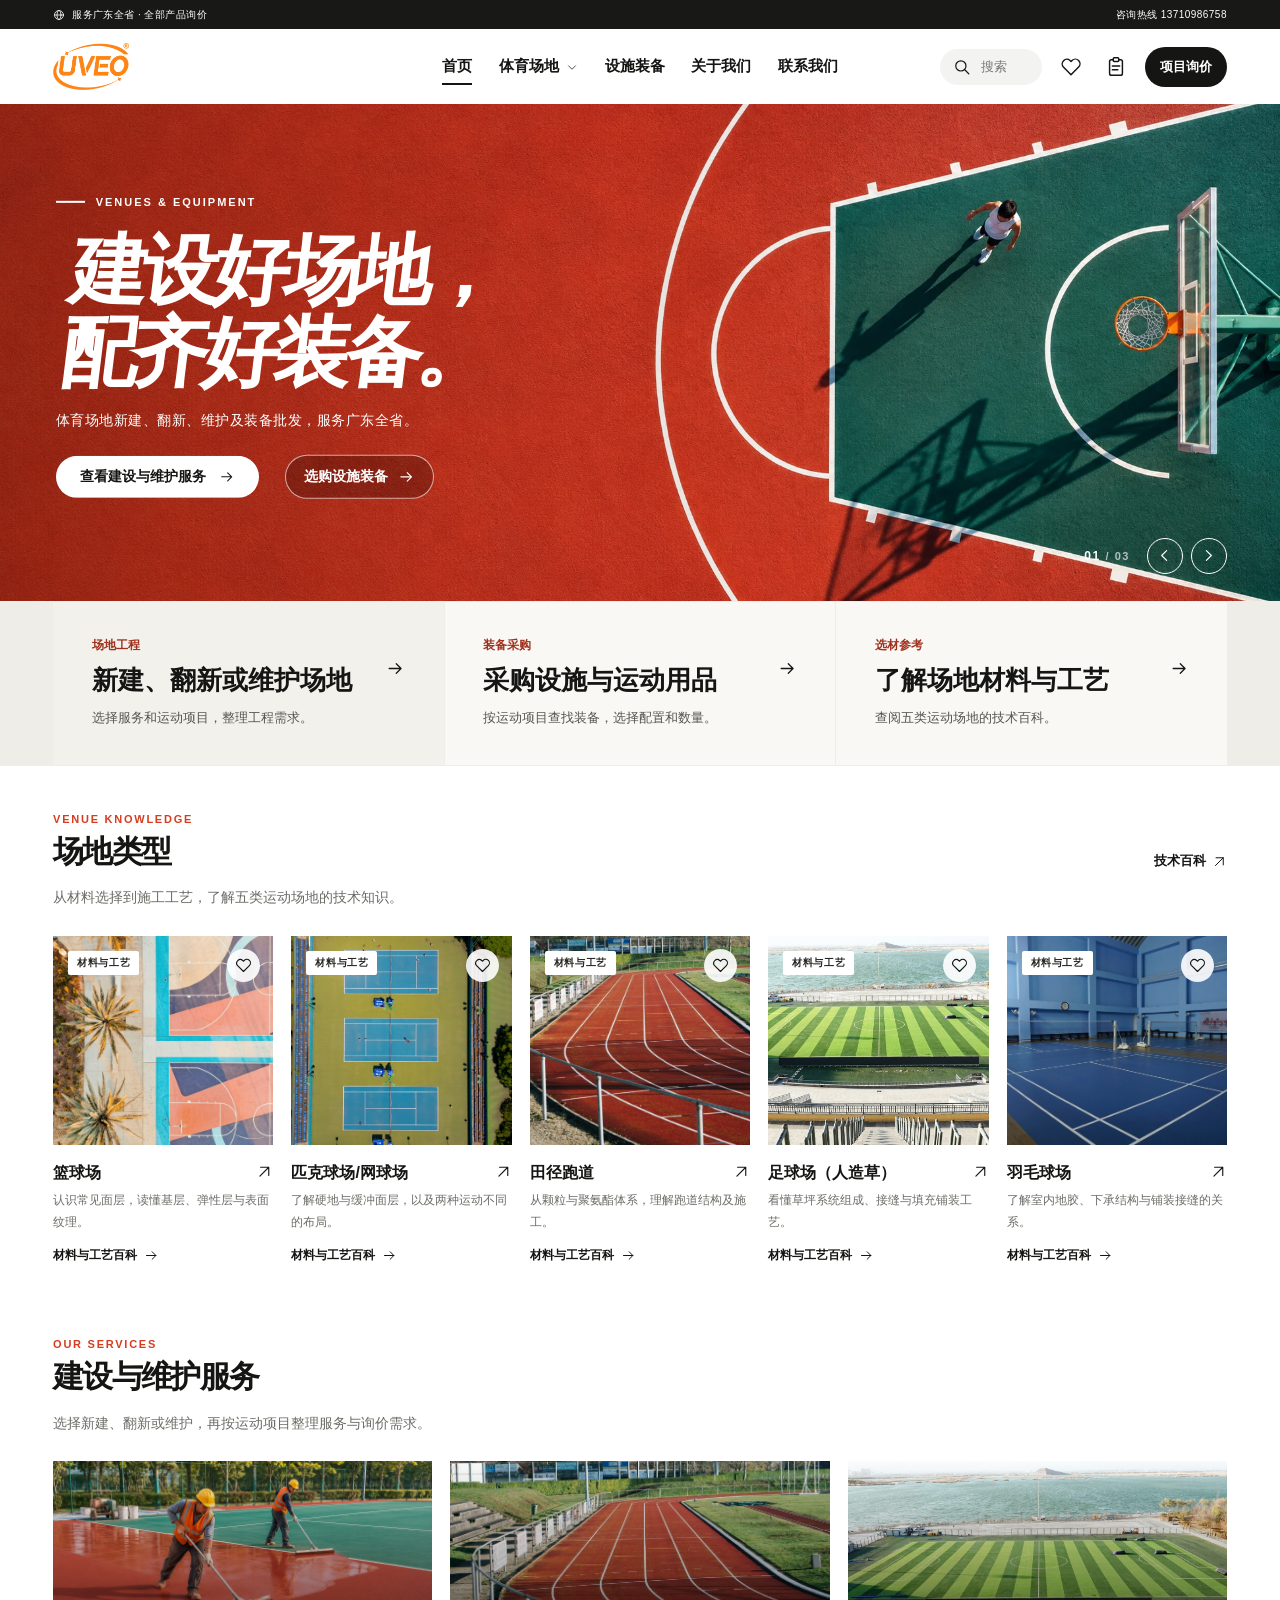
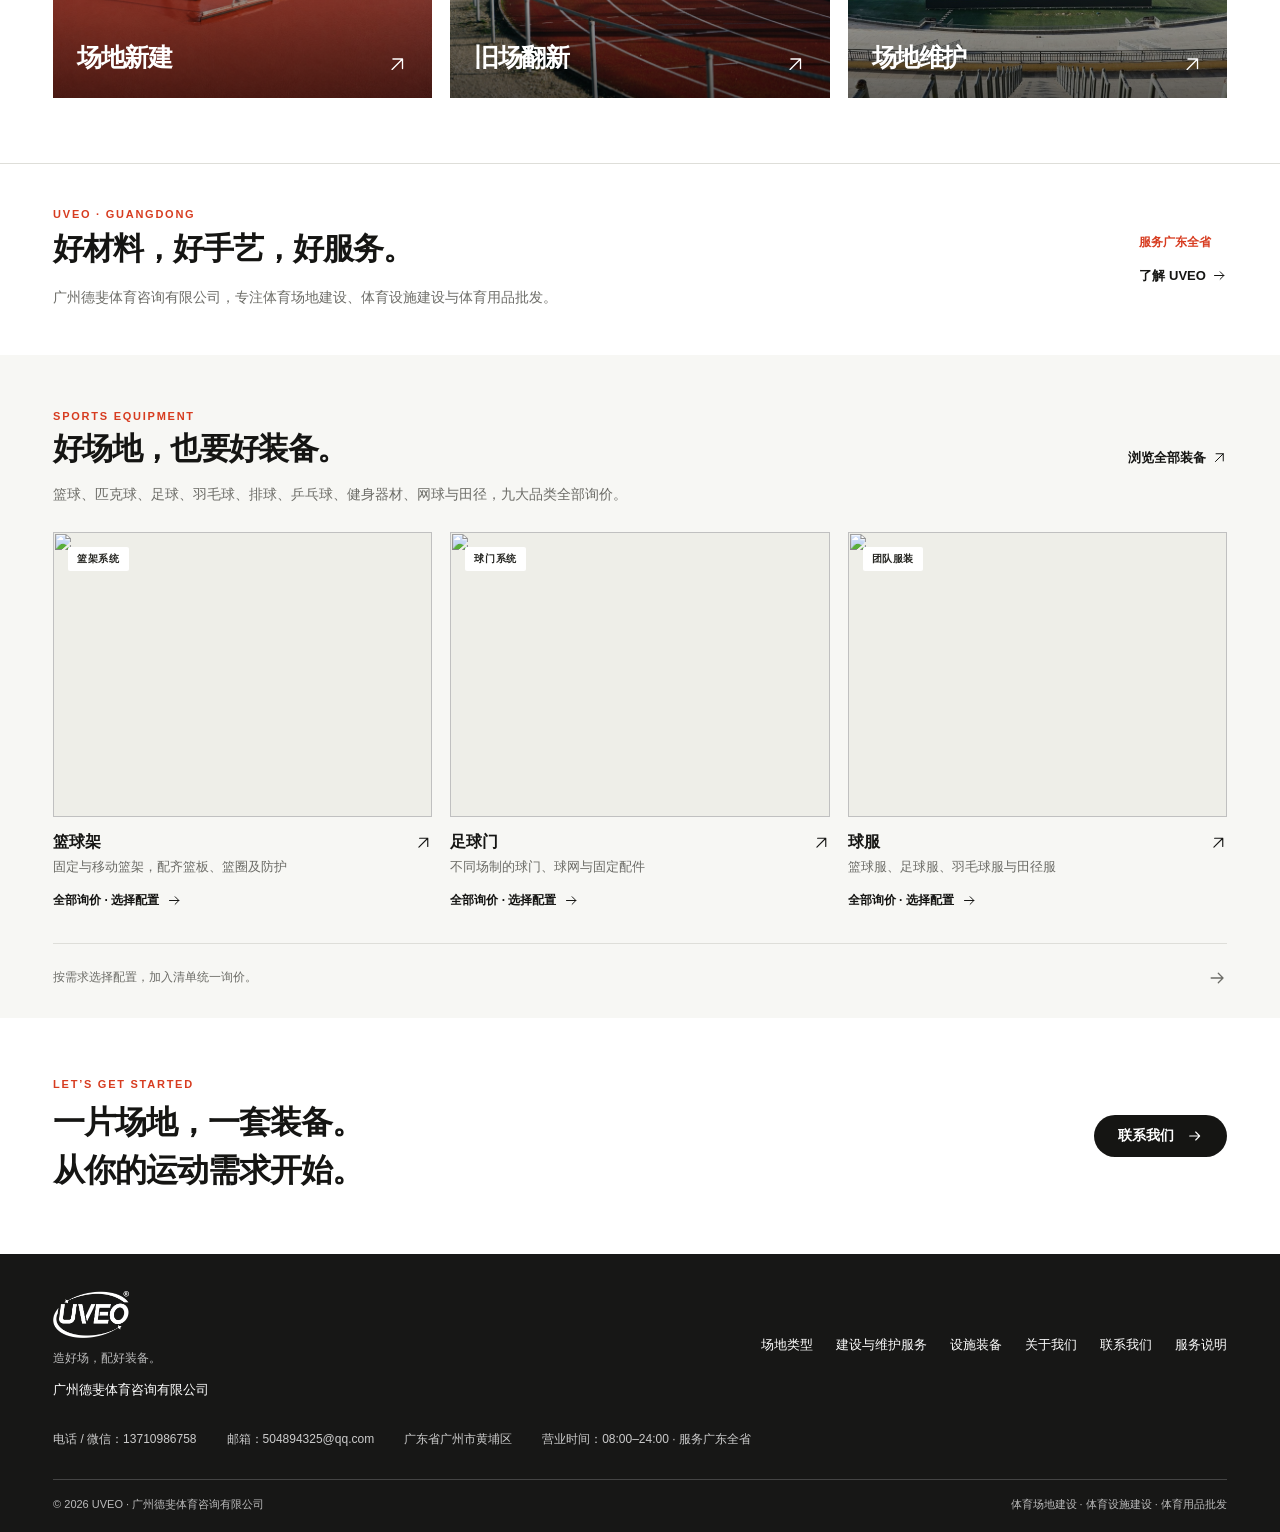
==== commit 3dc1635b: "Update UVEO website V3" ====
--- a/index.html
+++ b/index.html
@@ -8,10 +8,12 @@
   <title>UVEO｜体育场地 · 设施装备</title>
   <link rel="icon" href="assets/uveo-logo.png">
   <link rel="stylesheet" href="style.css">
+  <link rel="stylesheet" href="customer.css">
   <script src="company.js" defer></script>
   <script src="venues.js" defer></script>
   <script src="venue-guides.js" defer></script>
   <script src="equipment.js" defer></script>
+  <script src="discovery.js" defer></script>
   <script src="app.js" defer></script>
 </head>
 <body>
@@ -31,11 +33,17 @@
       <button class="search-trigger" data-action="search" aria-label="搜索场地、服务与装备"><i data-icon="search"></i><span>搜索</span></button>
       <button class="icon desktop-heart" data-action="saved" aria-label="收藏的场地百科"><i data-icon="heart"></i></button>
       <button class="icon bag-icon" data-action="bag" aria-label="项目需求清单"><i data-icon="clipboard"></i><span class="bag-count" hidden></span></button>
+      <a class="header-quote" href="#contact/quote">项目询价</a>
     </div>
   </header>
   <main id="main" tabindex="-1"></main>
   <footer><div class="foot-top"><div><a href="#" class="brand foot-brand" aria-label="UVEO 首页"><img src="assets/uveo-logo-white.png" alt="UVEO"></a><p class="footer-tagline">造好场，配好装备。</p><p class="footer-company">广州德斐体育咨询有限公司</p></div><nav aria-label="页脚导航"><a href="#venues">场地类型</a><a href="#services">建设与维护服务</a><a href="#equipment">设施装备</a><a href="#about">关于我们</a><a href="#contact">联系我们</a><button data-action="help">服务说明</button></nav></div><div class="footer-contact"><a href="tel:13710986758">电话 / 微信：13710986758</a><a href="mailto:504894325@qq.com">邮箱：504894325@qq.com</a><span>广东省广州市黄埔区</span><span>营业时间：08:00–24:00 · 服务广东全省</span></div><div class="foot-bottom"><span>© 2026 UVEO · 广州德斐体育咨询有限公司</span><span>体育场地建设 · 体育设施建设 · 体育用品批发</span></div></footer>
   <dialog id="panel" aria-labelledby="panel-title"><div id="panel-content"></div></dialog>
+  <nav class="mobile-quick-nav" aria-label="快捷操作">
+    <a href="tel:13710986758"><i data-icon="phone"></i>电话咨询</a>
+    <button type="button" data-action="bag"><i data-icon="clipboard"></i><span>需求清单 <span data-brief-count>0</span></span></button>
+    <a href="#contact/quote"><i data-icon="arrow"></i>项目询价</a>
+  </nav>
   <div id="toast" role="status"></div>
 </body>
 </html>
--- a/customer.css
+++ b/customer.css
@@ -0,0 +1,348 @@
+.journey-grid {
+  display: grid;
+  grid-template-columns: repeat(3, minmax(0, 1fr));
+  gap: 1px;
+  padding-inline: var(--gutter);
+  background: #eeede8;
+  border-block: 1px solid #eeede8;
+}
+
+.journey-card {
+  position: relative;
+  display: grid;
+  align-content: start;
+  gap: 9px;
+  min-width: 0;
+  padding: clamp(22px, 2.8vw, 42px) clamp(20px, 3vw, 44px);
+  background: #f9f8f5;
+  transition: background-color .18s ease;
+}
+
+.journey-card:first-child { background: #f3f1eb; }
+.journey-card:hover { background: #eae7de; }
+.journey-card:focus-visible { z-index: 1; outline-offset: -4px; }
+.journey-card > span { color: #9f301e; font-size: 12px; font-weight: 700; }
+.journey-card > strong {
+  padding-right: 29px;
+  font-size: clamp(20px, 2vw, 30px);
+  line-height: 1.35;
+}
+.journey-card > p { color: #55554e; font-size: 13px; line-height: 1.7; }
+.journey-card > svg {
+  position: absolute;
+  right: clamp(20px, 3vw, 44px);
+  top: clamp(39px, 4.45vw, 65px);
+  flex-shrink: 0;
+  width: 19px;
+  height: 19px;
+  transition: transform .18s ease;
+}
+.journey-card:hover > svg { transform: translateX(3px); }
+
+.hero-links .hero-secondary {
+  min-height: 44px;
+  padding: 9px 18px;
+  border: 1px solid rgb(255 255 255 / 62%);
+  border-radius: 99px;
+  background: rgb(0 0 0 / 23%);
+}
+.hero-links .hero-secondary:hover { background: rgb(0 0 0 / 43%); text-decoration: none; }
+.hero-links .hero-secondary:focus-visible { outline-color: white; }
+.header-quote {
+  display: inline-flex;
+  align-items: center;
+  justify-content: center;
+  min-height: 40px;
+  padding: 8px 15px;
+  border-radius: 99px;
+  background: var(--ink);
+  color: white;
+  font-size: 13px;
+  font-weight: 700;
+  white-space: nowrap;
+}
+.header-quote:hover { background: #444; }
+.mobile-quick-nav { display: none; }
+
+#panel-content { padding-top: 0; }
+.panel-head {
+  position: sticky;
+  z-index: 2;
+  top: 0;
+  margin-inline: -26px;
+  padding: 16px 26px;
+  background: white;
+  border-bottom: 1px solid var(--line);
+}
+.panel-head h2 { font-size: clamp(19px, 4.4vw, 24px); line-height: 1.35; }
+.panel-head .round { width: 44px; height: 44px; flex: 0 0 44px; }
+dialog { overscroll-behavior: contain; }
+
+.quote-contact-grid,
+.quote-fields {
+  display: grid;
+  grid-template-columns: repeat(2, minmax(0, 1fr));
+  gap: 14px;
+}
+.quote-fields { margin-block: 17px; }
+.quote-fields > label { min-width: 0; margin-top: 0; }
+.quote-fields > label:has(textarea),
+.quote-fields > label.quote-field-wide { grid-column: 1 / -1; }
+.quote-fields input, .quote-fields select, .quote-fields textarea { min-width: 0; font-size: 16px; }
+#inquiry-form { scroll-margin-top: 16px; }
+#quote-title:focus { outline: none; }
+.quote-optional { margin-top: 16px; border-block: 1px solid var(--line); }
+.quote-optional > summary {
+  cursor: pointer;
+  padding: 13px 0;
+  font-size: 13px;
+  font-weight: 650;
+  line-height: 1.5;
+}
+.quote-optional > summary:focus-visible { outline: 2px solid #2666ba; outline-offset: 3px; }
+.quote-optional .quote-fields { margin-top: 4px; }
+.quote-item-summary {
+  display: grid;
+  grid-template-columns: minmax(0, 1fr) auto;
+  align-items: center;
+  gap: 8px 12px;
+  margin-block: 16px;
+  padding: 14px 16px;
+  border: 1px solid var(--line);
+  background: white;
+  font-size: 13px;
+  line-height: 1.6;
+}
+.quote-item-summary ul { padding-inline-start: 19px; margin: 0; }
+.quote-item-summary .text-link { justify-self: start; min-height: 44px; white-space: nowrap; }
+.quote-item-summary p { font-size: 12px; color: #55554e; }
+.quote-actions, .quote-list-actions, .quote-empty-links {
+  display: flex;
+  align-items: flex-start;
+  flex-wrap: wrap;
+  gap: 9px;
+  margin-top: 16px;
+}
+.quote-actions .pill, .quote-list-actions .pill, .quote-empty-links .pill {
+  margin: 0;
+  min-height: 44px;
+  padding-inline: 16px;
+}
+.quote-actions .pill.outline, .quote-list-actions .pill.outline { border-color: #a5a49b; }
+.quote-actions .text-link, .quote-list-actions .text-link, .quote-empty-links .text-link { min-height: 44px; }
+.quote-status, .quote-copy-fallback, .cart-added {
+  margin-top: 13px;
+  color: #3a5542;
+  font-size: 13px;
+  line-height: 1.65;
+}
+.quote-status:empty, .cart-added:empty { margin-top: 0; }
+.quote-copy-fallback textarea, textarea.quote-copy-fallback {
+  display: block;
+  width: 100%;
+  min-height: 120px;
+  margin-top: 9px;
+  padding: 10px;
+  border: 1px solid #a5a49b;
+  background: white;
+  color: var(--ink);
+  font: inherit;
+  resize: vertical;
+}
+
+.cart-row {
+  display: grid;
+  align-items: start;
+  gap: 10px;
+  padding-block: 12px;
+  border-bottom: 1px solid var(--line);
+}
+.cart-row > .mini-row { padding: 0; border: 0; }
+.cart-row .mini-text { min-width: 0; overflow-wrap: anywhere; }
+.cart-row details { min-width: 0; }
+.cart-row summary { display: list-item; width: fit-content; padding: 11px 0; cursor: pointer; font-size: 13px; }
+.cart-row button[data-remove], .cart-row button[data-remove-equipment] {
+  min-width: 44px;
+  min-height: 44px;
+  color: #8f2f20;
+  font-size: 13px;
+  text-decoration: underline;
+  text-underline-offset: 2px;
+}
+.cart-edit {
+  display: flex;
+  flex-wrap: wrap;
+  align-items: end;
+  gap: 8px 12px;
+  width: 100%;
+}
+.cart-edit label { display: grid; gap: 5px; font-size: 12px; color: #55554e; }
+.cart-edit input, .cart-edit select {
+  min-height: 44px;
+  max-width: 100%;
+  padding: 6px 8px;
+  border: 1px solid #a5a49b;
+  border-radius: 4px;
+  background: white;
+  color: var(--ink);
+  font-size: 16px;
+}
+.cart-edit input[type=number] { width: 82px; }
+.cart-edit button, .cart-edit .pill { min-height: 44px; margin: 0; }
+
+.catalog-search-wrap { display: grid; gap: 9px; margin-top: 20px; }
+.catalog-search {
+  display: flex;
+  align-items: center;
+  gap: 10px;
+  width: min(100%, 470px);
+  min-height: 46px;
+  padding-inline: 15px;
+  border: 1px solid #a5a49b;
+  border-radius: 99px;
+  background: white;
+  color: var(--muted);
+}
+.catalog-search input, input.catalog-search {
+  flex: 1;
+  min-width: 0;
+  min-height: 44px;
+  color: var(--ink);
+  font-size: 16px;
+}
+.catalog-search input { border: 0; background: transparent; }
+.catalog-search svg { flex: 0 0 18px; width: 18px; height: 18px; }
+.catalog-search:focus-within, .panel-search:focus-within {
+  outline: 2px solid #2666ba;
+  outline-offset: 3px;
+}
+.catalog-search input:focus-visible { outline: 0; }
+.panel-search input { font-size: 16px; }
+.search-suggestions, .search-scopes {
+  display: flex;
+  flex-wrap: wrap;
+  align-items: center;
+  gap: 7px;
+  margin-top: 14px;
+}
+.search-suggestions button, .search-scopes button { min-height: 38px; }
+.search-scopes button[aria-pressed=true], .search-scopes .active {
+  border-color: var(--ink);
+  background: var(--ink);
+  color: white;
+}
+.search-empty {
+  grid-column: 1 / -1;
+  margin-top: 20px;
+  padding: 16px;
+  border: 1px solid var(--line);
+  background: #f9f8f5;
+  color: #55554e;
+  font-size: 13px;
+  line-height: 1.7;
+}
+.search-empty a { color: var(--ink); text-decoration: underline; text-underline-offset: 2px; }
+.service-quick-quote {
+  display: flex;
+  align-items: center;
+  justify-content: space-between;
+  gap: 12px 20px;
+  flex-wrap: wrap;
+  margin-block: 24px;
+  padding: 16px 20px;
+  background: #f3f1eb;
+  font-size: 14px;
+  line-height: 1.65;
+}
+.service-quick-quote .pill { margin: 0; }
+
+.equipment-card .photo img,
+.equipment-photo img {
+  object-fit: cover;
+}
+.equipment-photo { position: relative; margin: 0; }
+.equipment-photo figcaption {
+  position: absolute;
+  bottom: 9px;
+  right: 9px;
+  padding: 4px 7px;
+  border-radius: 3px;
+  background: rgb(15 15 13 / 76%);
+  color: white;
+  font-size: 11px;
+}
+.equipment-card [data-equipment="eq-table-tennis"] img,
+.equipment-photo img[src$="/table-tennis-kit.webp"] {
+  object-position: center 30%;
+}
+
+@media (max-width: 1000px) {
+  .header-quote { padding-inline: 11px; font-size: 12px; }
+}
+
+@media (max-width: 690px) {
+  body { padding-bottom: calc(60px + env(safe-area-inset-bottom, 0px)); }
+  body.lock .mobile-quick-nav { visibility: hidden; }
+  body:has(#inquiry-form :is(input, textarea):focus) .mobile-quick-nav { visibility: hidden; }
+  .header-quote { display: none; }
+  .mobile-quick-nav {
+    position: fixed;
+    z-index: 9;
+    inset: auto 0 0;
+    display: grid;
+    grid-template-columns: repeat(3, minmax(0, 1fr));
+    padding: 0 max(4px, env(safe-area-inset-right, 0px)) env(safe-area-inset-bottom, 0px) max(4px, env(safe-area-inset-left, 0px));
+    border-top: 1px solid var(--line);
+    background: white;
+  }
+  .mobile-quick-nav > a, .mobile-quick-nav > button {
+    position: relative;
+    display: flex;
+    flex-direction: column;
+    align-items: center;
+    justify-content: center;
+    gap: 4px;
+    min-width: 0;
+    min-height: 59px;
+    padding: 5px 2px;
+    color: var(--ink);
+    font-size: 12px;
+    font-weight: 700;
+    line-height: 1.2;
+  }
+  .mobile-quick-nav > :focus-visible { outline-offset: -3px; }
+  .mobile-quick-nav > [aria-current=page], .mobile-quick-nav > a:last-child { color: #a13320; }
+  .mobile-quick-nav svg { display: block; width: 19px; height: 19px; }
+  .mobile-quick-nav [data-brief-count] {
+    position: absolute;
+    top: 5px;
+    left: calc(50% + 6px);
+    min-width: 16px;
+    padding: 0 4px;
+    border-radius: 30px;
+    background: #a13320;
+    color: white;
+    font-size: 10px;
+    line-height: 16px;
+  }
+  #toast { bottom: calc(72px + env(safe-area-inset-bottom, 0px)); }
+  .journey-grid { grid-template-columns: 1fr; }
+  .journey-card { gap: 4px; padding: 17px 15px; }
+  .journey-card > span { font-size: 11px; }
+  .journey-card > strong { font-size: 20px; }
+  .journey-card > p { font-size: 12px; }
+  .journey-card > svg { top: 35px; right: 15px; }
+  .hero-links .hero-secondary { padding-inline: 13px; }
+  .hero-links { gap: 8px 12px; }
+  .quote-fields { grid-template-columns: 1fr; }
+  .quote-contact-grid { gap: 10px; }
+  .quote-contact-grid .contact-method { min-width: 0; overflow-wrap: anywhere; }
+  .catalog-tools .chip, .search-suggestions button, .search-scopes button { min-height: 40px; }
+  .quantity-input button { width: 44px; height: 44px; }
+  .panel-search { min-height: 46px; }
+  .inquiry-form textarea { font-size: 16px; }
+}
+
+@media (max-width: 360px) {
+  .quote-item-summary { grid-template-columns: 1fr; }
+}
